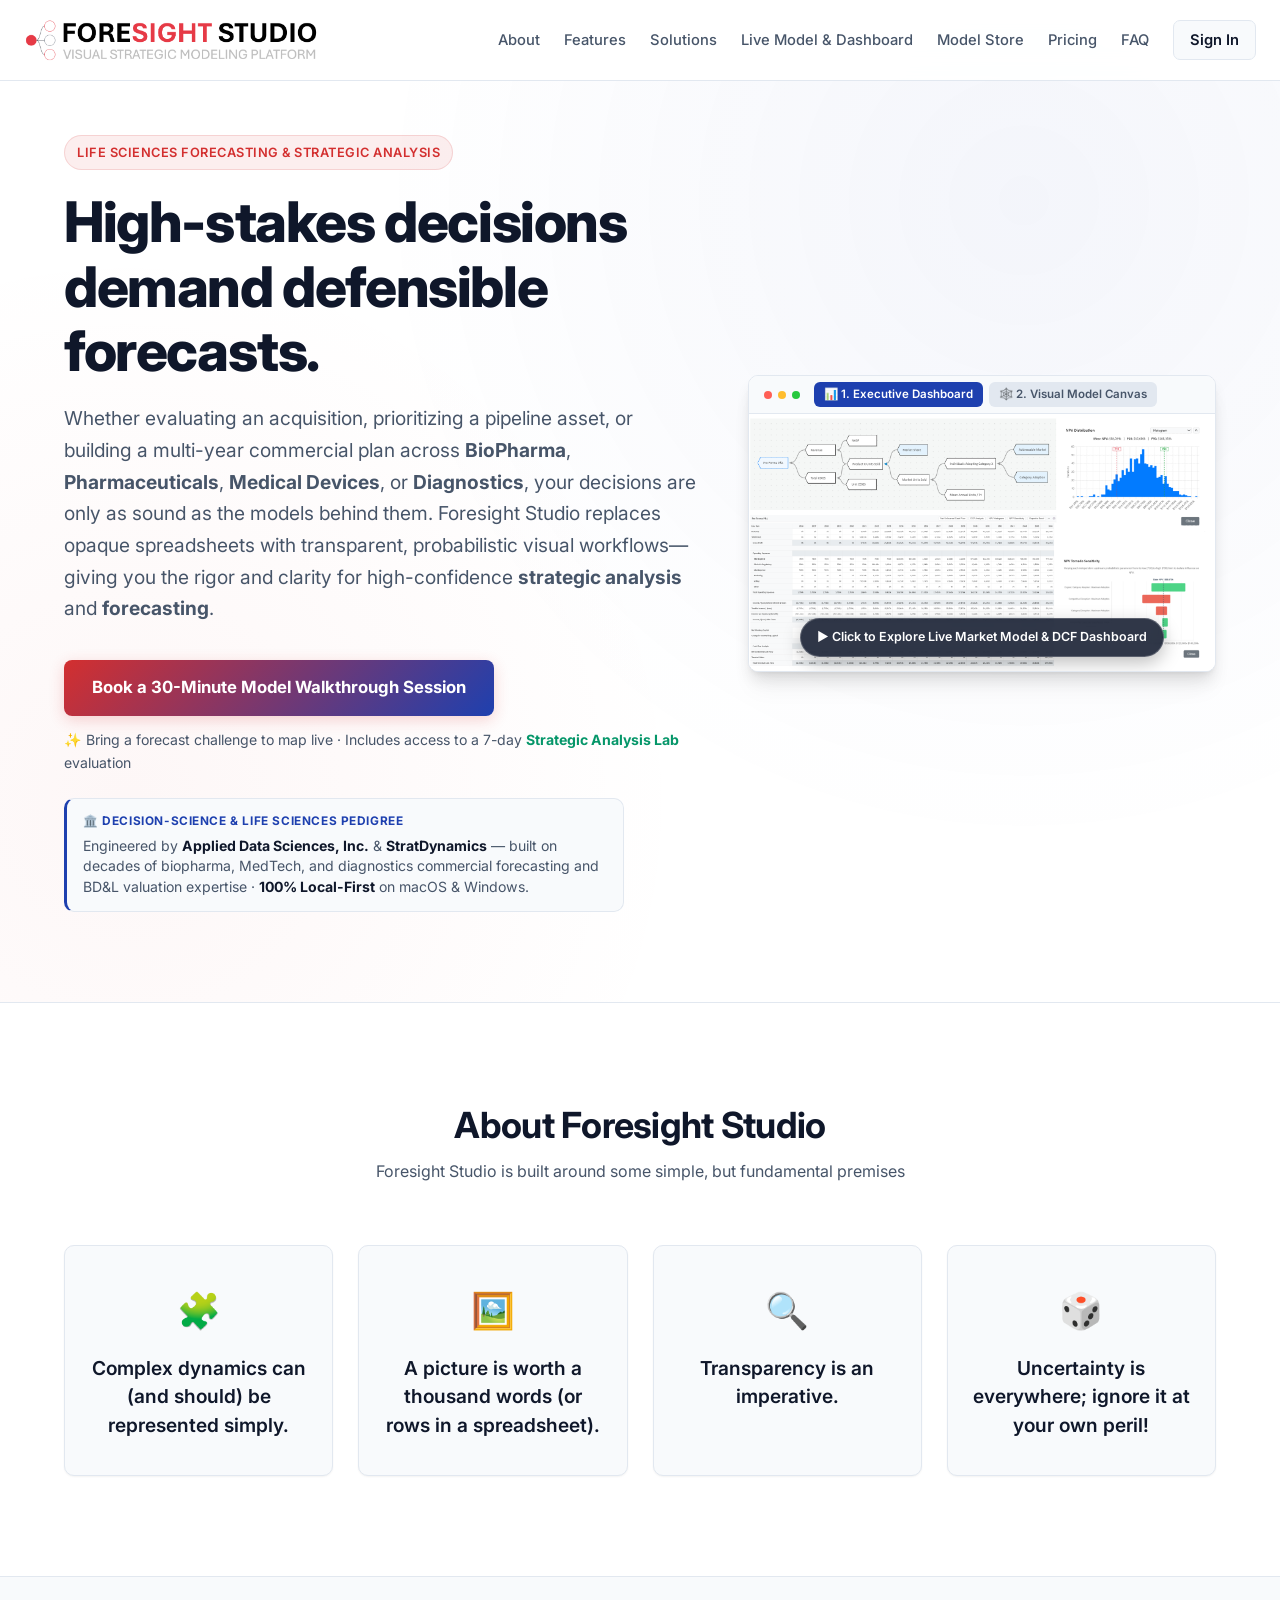
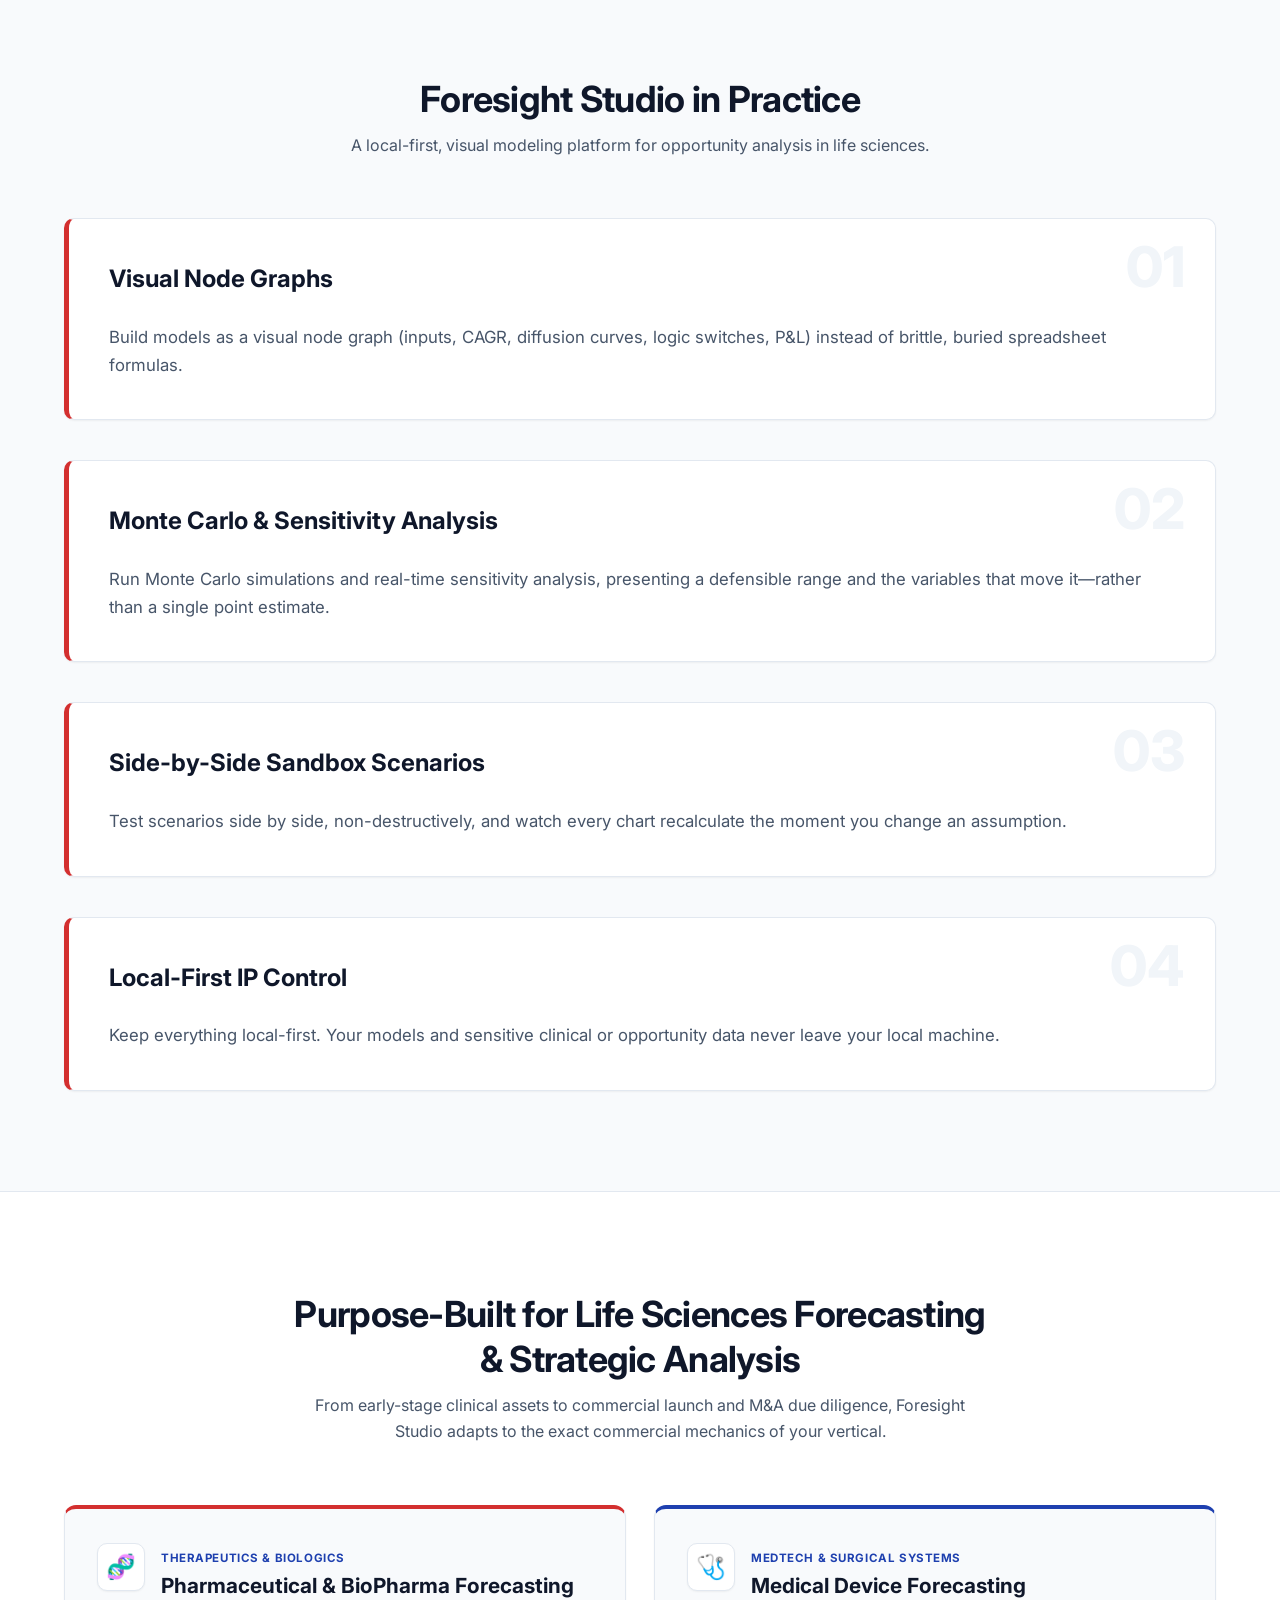
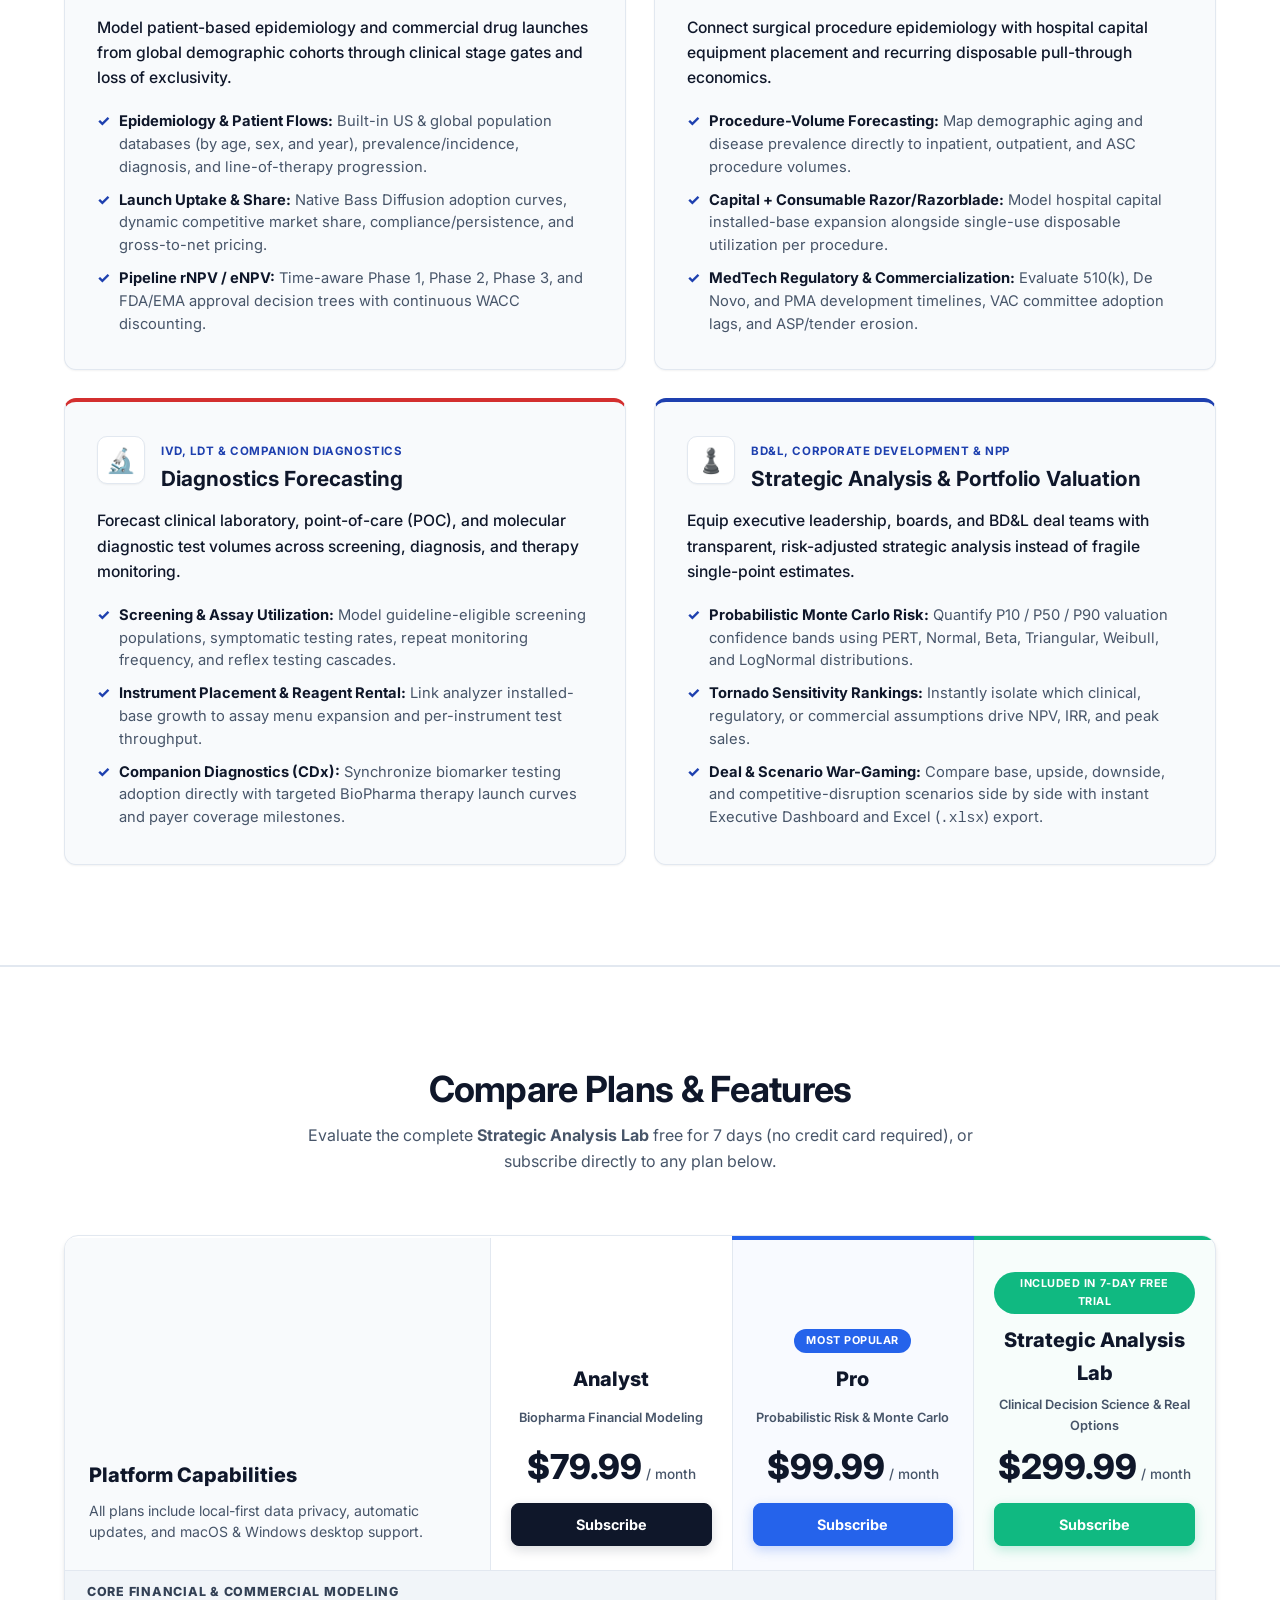
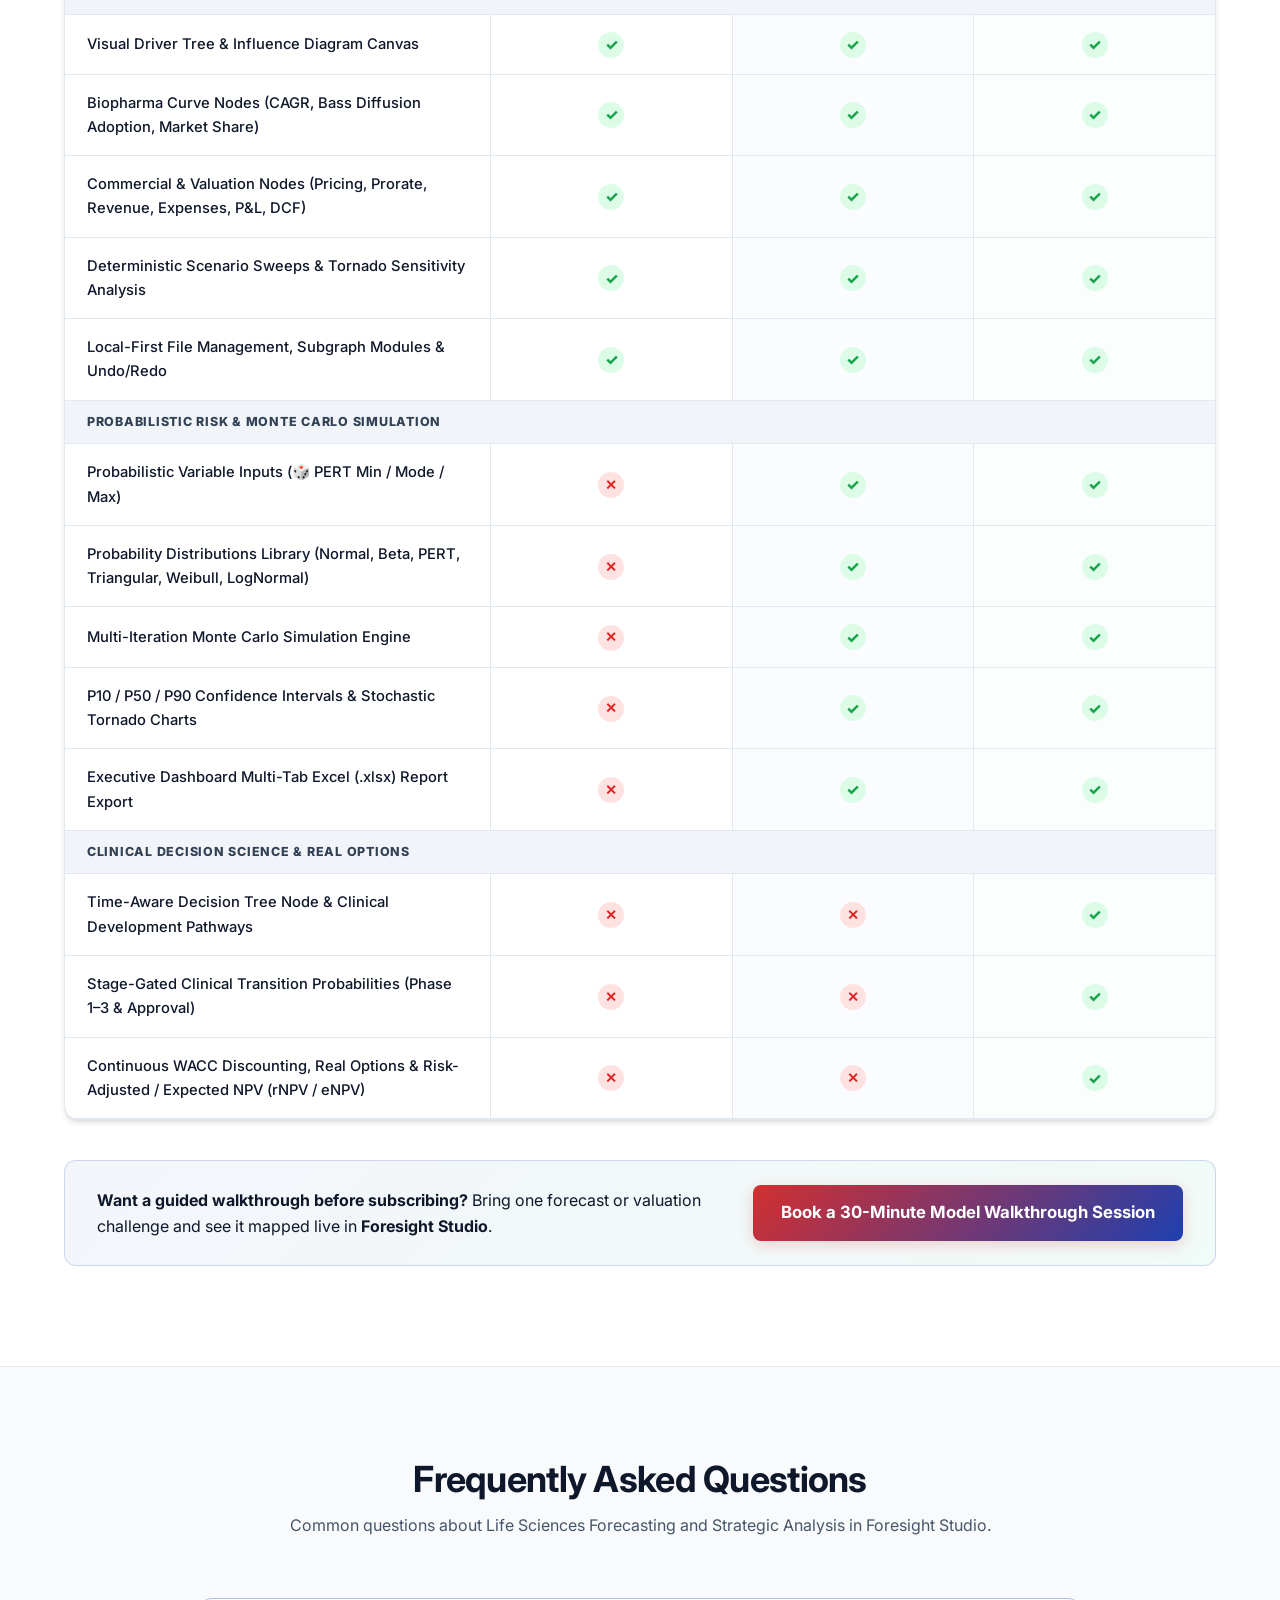
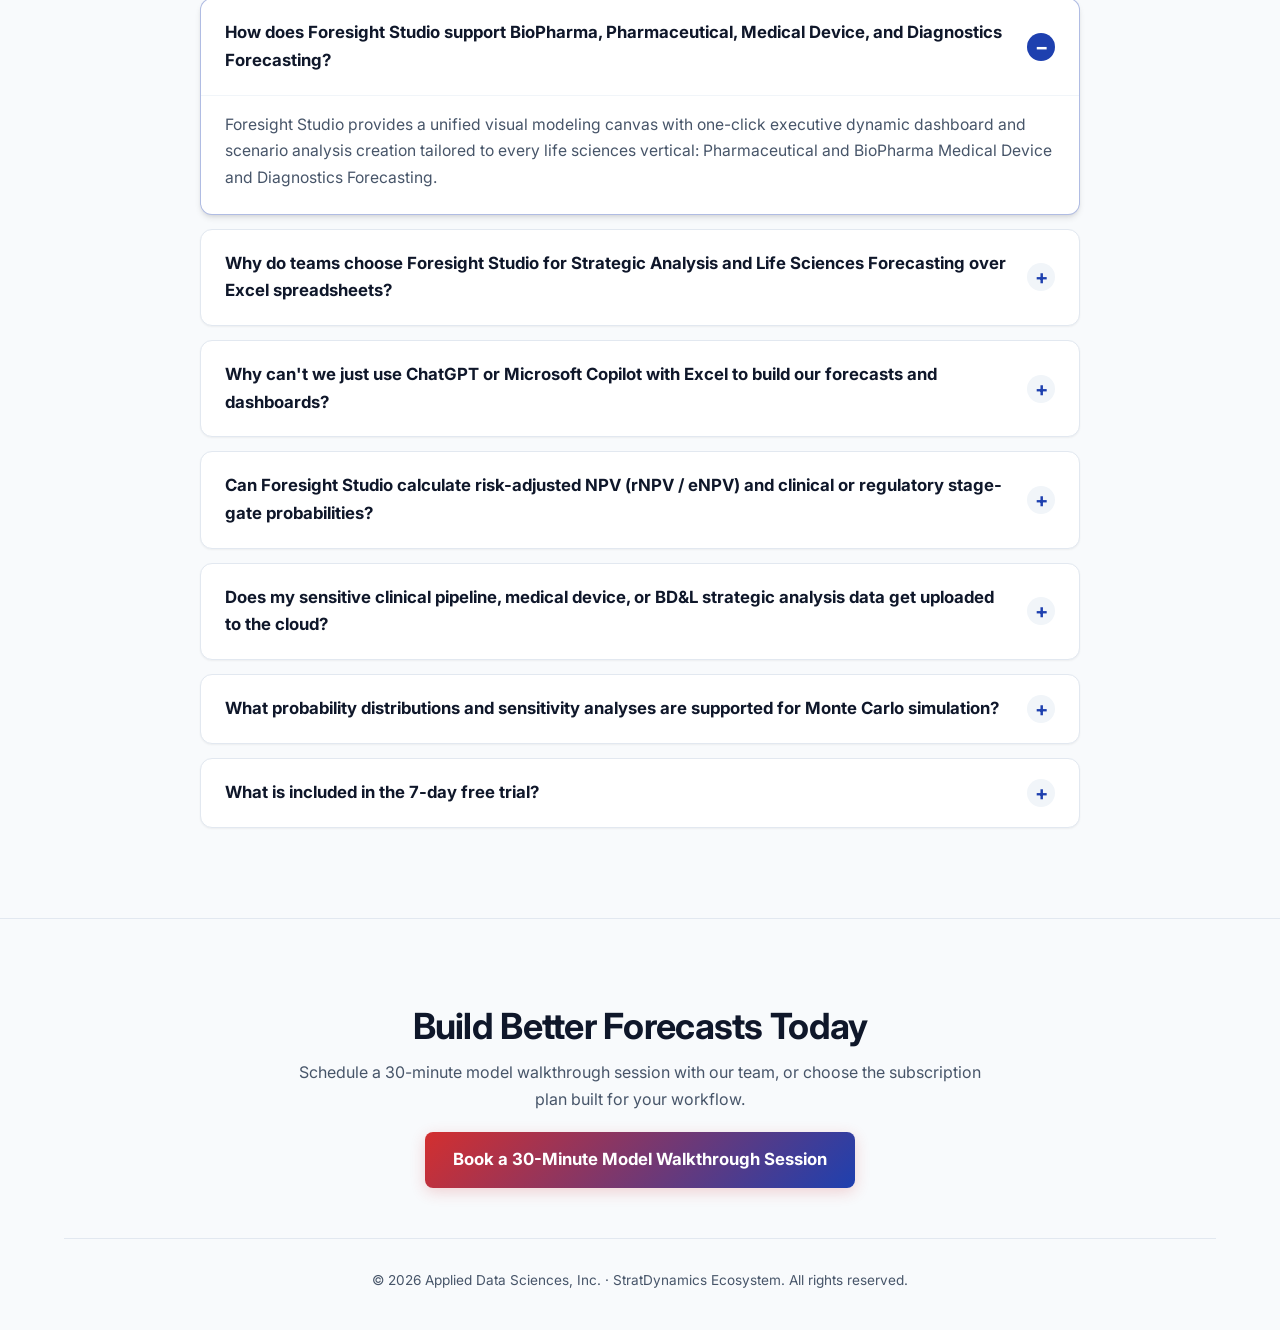
==== index.html @ c66cae1c "Replace Start Free Trial buttons with Book a 30-Minute Model Walkthrough Session" ====
<!DOCTYPE html>
<html lang="en">
<head>
    <meta charset="UTF-8">
    <meta name="viewport" content="width=device-width, initial-scale=1.0">
    <title>Foresight Studio — Life Sciences, BioPharma, Pharmaceutical, Medical Device &amp; Diagnostics Forecasting &amp; Strategic Analysis</title>
    <meta name="description" content="Foresight Studio is the visual platform for Life Sciences Forecasting and Strategic Analysis—purpose-built for BioPharma Forecasting, Pharmaceutical Forecasting, Medical Device Forecasting, and Diagnostics Forecasting with Monte Carlo simulation and rNPV / eNPV valuation.">
    <meta name="keywords" content="Forecasting, Life Sciences Forecasting, BioPharma Forecasting, Pharmaceutical Forecasting, Medical Device Forecasting, Diagnostics Forecasting, Strategic Analysis, biopharma commercial forecasting software, medical device procedure forecasting, IVD companion diagnostics forecasting, pharma pipeline valuation, rNPV calculator, eNPV clinical trial model, Monte Carlo simulation life sciences">
    <meta name="author" content="Applied Data Sciences, Inc.">
    <meta name="robots" content="index, follow, max-image-preview:large, max-snippet:-1, max-video-preview:-1">
    <link rel="canonical" href="https://foresightstudio.io/">
    <link rel="alternate" type="text/plain" href="https://foresightstudio.io/llms.txt" title="Foresight Studio LLM Overview">
    <link rel="alternate" type="text/plain" href="https://foresightstudio.io/llms-full.txt" title="Foresight Studio Full LLM Technical Reference">

    <!-- Open Graph / LinkedIn / Slack -->
    <meta property="og:type" content="website">
    <meta property="og:site_name" content="Foresight Studio">
    <meta property="og:url" content="https://foresightstudio.io/">
    <meta property="og:title" content="Foresight Studio — Life Sciences, BioPharma, Medical Device &amp; Diagnostics Forecasting &amp; Strategic Analysis">
    <meta property="og:description" content="Visual strategic analysis and probabilistic forecasting for BioPharma, Pharmaceutical, Medical Device, and Diagnostics teams. Build driver trees, Monte Carlo simulations, and rNPV / DCF valuations 100% local-first.">
    <meta property="og:image" content="https://foresightstudio.io/assets/fss_screen_shots.png">
    <meta property="og:image:width" content="1524">
    <meta property="og:image:height" content="840">
    <meta property="og:image:alt" content="Foresight Studio Visual Driver Tree Canvas and Executive DCF Dashboard">

    <!-- Twitter / X Card -->
    <meta name="twitter:card" content="summary_large_image">
    <meta name="twitter:title" content="Foresight Studio — Life Sciences, BioPharma, Medical Device &amp; Diagnostics Forecasting &amp; Strategic Analysis">
    <meta name="twitter:description" content="Replace opaque spreadsheets with visual driver trees, Monte Carlo simulation, and stage-gated rNPV / eNPV valuation across BioPharma, Medical Devices, and Diagnostics.">
    <meta name="twitter:image" content="https://foresightstudio.io/assets/fss_screen_shots.png">

    <link rel="icon" type="image/png" href="assets/FSFavicon.png">
    <link rel="stylesheet" href="style.css?v=10">
    <link rel="preconnect" href="https://fonts.googleapis.com">
    <link rel="preconnect" href="https://fonts.gstatic.com" crossorigin>
    <link href="https://fonts.googleapis.com/css2?family=Inter:wght@400;500;600;700;800&display=swap" rel="stylesheet">

    <!-- Structured Data (Schema.org JSON-LD for Google Rich Results & AI Engines) -->
    <script type="application/ld+json">
    {
      "@context": "https://schema.org",
      "@graph": [
        {
          "@type": "Organization",
          "@id": "https://foresightstudio.io/#organization",
          "name": "Applied Data Sciences, Inc.",
          "brand": "Foresight Studio",
          "url": "https://foresightstudio.io/",
          "logo": "https://foresightstudio.io/assets/FSLogo.png",
          "knowsAbout": [
            "Forecasting",
            "Life Sciences Forecasting",
            "BioPharma Forecasting",
            "Pharmaceutical Forecasting",
            "Medical Device Forecasting",
            "Diagnostics Forecasting",
            "Strategic Analysis",
            "Monte Carlo Simulation",
            "Risk-Adjusted NPV (rNPV / eNPV)"
          ]
        },
        {
          "@type": "WebSite",
          "@id": "https://foresightstudio.io/#website",
          "url": "https://foresightstudio.io/",
          "name": "Foresight Studio",
          "publisher": {
            "@id": "https://foresightstudio.io/#organization"
          }
        },
        {
          "@type": "SoftwareApplication",
          "@id": "https://foresightstudio.io/#software",
          "name": "Foresight Studio",
          "applicationCategory": "BusinessApplication",
          "applicationSubCategory": "Life Sciences Forecasting, BioPharma Forecasting, Pharmaceutical Forecasting, Medical Device Forecasting, Diagnostics Forecasting & Strategic Analysis Software",
          "operatingSystem": "macOS, Windows",
          "url": "https://foresightstudio.io/",
          "image": "https://foresightstudio.io/assets/fss_screen_shots.png",
          "screenshot": "https://foresightstudio.io/assets/fss_screen_shots.png",
          "description": "Local-first visual platform for Life Sciences Forecasting and Strategic Analysis—purpose-built for BioPharma Forecasting, Pharmaceutical Forecasting, Medical Device Forecasting, and Diagnostics Forecasting with Monte Carlo simulation and clinical/regulatory stage-gate rNPV / eNPV valuation.",
          "keywords": "Forecasting, Life Sciences Forecasting, BioPharma Forecasting, Pharmaceutical Forecasting, Medical Device Forecasting, Diagnostics Forecasting, Strategic Analysis",
          "audience": {
            "@type": "BusinessAudience",
            "audienceType": "Life Sciences, BioPharma, Pharmaceutical, Medical Device, and Diagnostics Commercial Forecasting, BD&L, New Product Planning, and Strategic Analysis Teams"
          },
          "featureList": [
            "Life Sciences Forecasting: Visual Driver Tree and Influence Diagram Canvas",
            "Pharmaceutical & BioPharma Forecasting: Patient Epidemiology, Bass Diffusion Launch Curves, CAGR, Market Share & LoE",
            "Medical Device Forecasting: Procedure-Volume Epidemiology, Capital Equipment Installed Base & Consumable Pull-Through",
            "Diagnostics Forecasting: Screening & Assay Test Volume, Analyzer Placement, Reagent Utilization & Companion Diagnostics (CDx)",
            "Strategic Analysis: Scenario Sandboxing, Portfolio Prioritization, M&A and BD&L Valuation (P&L, DCF, rNPV, eNPV)",
            "Probabilistic Variable Inputs (PERT, Normal, Beta, Triangular, Weibull, LogNormal)",
            "Multi-Iteration Monte Carlo Simulation with P10/P50/P90 Confidence Intervals",
            "Deterministic & Stochastic Tornado Sensitivity Analysis",
            "Time-Aware Clinical & Regulatory Decision Trees (Phase 1-3, 510(k)/PMA, IVD Approval & rNPV / eNPV)",
            "Multi-Tab Excel (.xlsx) Executive Dashboard Export & 100% Local-First Data Privacy"
          ],
          "publisher": {
            "@id": "https://foresightstudio.io/#organization"
          },
          "offers": {
            "@type": "AggregateOffer",
            "priceCurrency": "USD",
            "lowPrice": "79.99",
            "highPrice": "299.99",
            "offerCount": "3",
            "offers": [
              {
                "@type": "Offer",
                "name": "Analyst Plan — Life Sciences & BioPharma Financial Modeling",
                "price": "79.99",
                "priceCurrency": "USD",
                "url": "https://foresightstudio.io/#pricing"
              },
              {
                "@type": "Offer",
                "name": "Pro Plan — Probabilistic Risk & Monte Carlo Simulation",
                "price": "99.99",
                "priceCurrency": "USD",
                "url": "https://foresightstudio.io/#pricing"
              },
              {
                "@type": "Offer",
                "name": "Strategic Analysis Lab — Clinical Decision Science, Real Options & rNPV / eNPV",
                "price": "299.99",
                "priceCurrency": "USD",
                "url": "https://foresightstudio.io/#pricing"
              }
            ]
          }
        },
        {
          "@type": "FAQPage",
          "@id": "https://foresightstudio.io/#faq-schema",
          "mainEntity": [
            {
              "@type": "Question",
              "name": "How does Foresight Studio support BioPharma, Pharmaceutical, Medical Device, and Diagnostics Forecasting?",
              "acceptedAnswer": {
                "@type": "Answer",
                "text": "Foresight Studio provides a unified visual modeling canvas with one-click executive dynamic dashboard and scenario analysis creation tailored to every life sciences vertical: Pharmaceutical and BioPharma Medical Device and Diagnostics Forecasting."
              }
            },
            {
              "@type": "Question",
              "name": "Why do teams choose Foresight Studio for Strategic Analysis and Life Sciences Forecasting over Excel spreadsheets?",
              "acceptedAnswer": {
                "@type": "Answer",
                "text": "Traditional spreadsheets bury critical clinical and commercial logic across dozens of tabs and complex cell formulas, making strategic analysis slow and error-prone. Foresight Studio replaces hidden formulas with a self-documenting visual driver tree where demographic cohorts, Bass diffusion launch curves, market share, pricing, P&L, DCF, and Monte Carlo probability distributions are immediately visible and auditable—while still exporting multi-tab Excel (.xlsx) reports with one click."
              }
            },
            {
              "@type": "Question",
              "name": "Why can't we just use ChatGPT or Microsoft Copilot with Excel to build our forecasts and dashboards?",
              "acceptedAnswer": {
                "@type": "Answer",
                "text": "General-purpose AI chatbots are probabilistic text generators—not validated mathematical engines. Using LLMs to write spreadsheet formulas or generate one-off HTML prototypes introduces silent formula errors, loses model state across sessions, requires redacting confidential clinical or net-pricing data before uploading to the cloud, and cannot reliably execute multi-iteration stochastic simulations. Foresight Studio provides a 100% deterministic, unit-tested calculation engine that runs locally on your machine—giving you instant one-click executive dynamic dashboards, Bass diffusion curves, Monte Carlo simulations (P10/P50/P90), tornado sensitivity charts, and time-aware clinical/regulatory Decision Trees (rNPV / eNPV) with full auditability and zero data leakage."
              }
            },
            {
              "@type": "Question",
              "name": "Can Foresight Studio calculate risk-adjusted NPV (rNPV / eNPV) and clinical or regulatory stage-gate probabilities?",
              "acceptedAnswer": {
                "@type": "Answer",
                "text": "Yes. With the Pro plan, you can model probability-weighted cash flows, DCF valuations, and full Monte Carlo risk simulations (P10/P50/P90). The Strategic Analysis Lab plan (included free for 7 days in the trial) adds a dedicated time-aware Decision Tree node that models clinical and regulatory stage gates (Phase 1–3 trials, FDA NDA/BLA, 510(k)/PMA, or IVD clearance), branch durations, development costs, continuous WACC discounting, real options, and expected / risk-adjusted Net Present Value (eNPV / rNPV)."
              }
            },
            {
              "@type": "Question",
              "name": "Does my sensitive clinical pipeline, medical device, or BD&L strategic analysis data get uploaded to the cloud?",
              "acceptedAnswer": {
                "@type": "Answer",
                "text": "No. Foresight Studio is a 100% local-first desktop application for macOS and Windows. All forecast models, proprietary clinical trial assumptions, and strategic analysis scenarios are stored and computed directly on your local computer and never leave your machine."
              }
            },
            {
              "@type": "Question",
              "name": "What probability distributions and sensitivity analyses are supported for Monte Carlo simulation?",
              "acceptedAnswer": {
                "@type": "Answer",
                "text": "Foresight Studio supports PERT (Min / Mode / Max), Normal, Beta, Triangular, Weibull, and LogNormal probability distributions. Its multi-iteration Monte Carlo simulation engine generates P10, P50, and P90 confidence intervals, probability distribution histograms, and both deterministic and stochastic tornado sensitivity charts."
              }
            },
            {
              "@type": "Question",
              "name": "What is included in the 7-day free trial?",
              "acceptedAnswer": {
                "@type": "Answer",
                "text": "The 7-day free trial grants full, unrestricted access to the highest tier—Strategic Analysis Lab—on both macOS and Windows with no credit card required, including visual driver trees, demographic population data, Monte Carlo simulation, clinical decision trees (rNPV / eNPV), and Excel report exports."
              }
            }
          ]
        }
      ]
    }
    </script>
    <!-- PostHog Analytics -->
    <script>
        !function(t,e){var o,n,p,r;e.__SV||(window.posthog && window.posthog.__loaded)||(window.posthog=e,e._i=[],e.init=function(i,s,a){function g(t,e){var o=e.split(".");2==o.length&&(t=t[o[0]],e=o[1]),t[e]=function(){t.push([e].concat(Array.prototype.slice.call(arguments,0)))}}p||((p=t.createElement("script")).type="text/javascript",p.crossOrigin="anonymous",p.async=!0,p.src=s.api_host.replace(".i.posthog.com","-assets.i.posthog.com")+"/static/array.js",p.onerror=function(){p=null},(r=t.getElementsByTagName("script")[0]).parentNode.insertBefore(p,r);var u=e;for(void 0!==a?u=e[a]=[]:a="posthog",u.people=u.people||[],Object.defineProperty(u,"toString",{configurable:!0,enumerable:!0,writable:!0,value:function(t){var e="posthog";return"posthog"!==a&&(e+="."+a),t||(e+=" (stub)"),e}}),Object.defineProperty(u.people,"toString",{configurable:!0,enumerable:!0,writable:!0,value:function(){return u.toString(1)+".people (stub)"}}),o="du fu pu gu bu init Vu Gu zu Uu Ku el Wu Xu qu rc oc ac lc uc cc capture getExtension Qu cu fc calculateEventProperties dc register register_once register_for_session unregister unregister_for_session bc Bu gc getFeatureFlag getFeatureFlagPayload getFeatureFlagResult getAllFeatureFlags isFeatureEnabled reloadFeatureFlags updateFlags updateEarlyAccessFeatureEnrollment getEarlyAccessFeatures on onFeatureFlags onSurveysLoaded onSessionId getSurveys getActiveMatchingSurveys onActiveMatchingSurveysChanged renderSurvey displaySurvey cancelPendingSurvey canRenderSurvey canRenderSurveyAsync identify setPersonProperties unsetPersonProperties group resetGroups setPersonPropertiesForFlags resetPersonPropertiesForFlags setGroupPropertiesForFlags resetGroupPropertiesForFlags reset wc shutdown setIdentity clearIdentity get_distinct_id getGroups get_session_id get_session_replay_url alias set_config startSessionRecording stopSessionRecording sessionRecordingStarted captureException addExceptionStep captureLog startExceptionAutocapture stopExceptionAutocapture loadToolbar get_property getSessionProperty mc ec createPersonProfile setInternalOrTestUser yc Su wu opt_in_capturing opt_out_capturing ku has_opted_in_capturing has_opted_out_capturing get_explicit_consent_status is_capturing clear_opt_in_out_capturing Yu debug il Os getPageViewId captureTraceFeedback captureTraceMetric Ou".split(" "),n=0;n<o.length;n++)g(u,o[n]);e._i.push([i,s,a])},e.__SV=1)}(document,window.posthog||[]);
        posthog.init('phc_x8PZN5ZAdwgAhGhQSzXntGNQieQmAJk8RcVDWvi9URTM', {
            api_host: 'https://us.i.posthog.com',
            defaults: '2026-05-30',
            person_profiles: 'always', // Track all visitors and create session profiles
        })
    </script>
</head>
<body>

    <!-- Header Navigation -->
    <header class="navbar">
        <div class="nav-container">
            <a href="#" class="logo-link">
                <img src="assets/FSLogo.png" alt="Foresight Studio Logo" class="nav-logo" width="1982" height="296">
            </a>
            <nav class="nav-menu">
                <a href="#about">About</a>
                <a href="#features">Features</a>
                <a href="#solutions">Solutions</a>
                <a href="/preview.html" data-attr="cta-nav-live-preview" onclick="if(window.posthog)posthog.capture('clicked_cta', { location: 'nav', cta: 'live_model_preview' })">Live Model &amp; Dashboard</a>
                <a href="/models" data-attr="cta-nav-model-store" onclick="if(window.posthog)posthog.capture('clicked_cta', { location: 'nav', cta: 'model_store' })">Model Store</a>
                <a href="#pricing">Pricing</a>
                <a href="#faq">FAQ</a>
                <a href="/dashboard" class="nav-signin-btn" data-attr="cta-nav-signin" onclick="if(window.posthog)posthog.capture('clicked_signin', { location: 'nav' })">Sign In</a>
            </nav>
        </div>
    </header>

    <main>
    <!-- Hero Section -->
    <section class="hero-section">
        <div class="hero-container">
            <div class="hero-content">
                <span class="hero-badge">Life Sciences Forecasting &amp; Strategic Analysis</span>
                <h1>High-stakes decisions demand defensible forecasts.</h1>
                <p class="hero-lead">Whether evaluating an acquisition, prioritizing a pipeline asset, or building a multi-year commercial plan across <strong>BioPharma</strong>, <strong>Pharmaceuticals</strong>, <strong>Medical Devices</strong>, or <strong>Diagnostics</strong>, your decisions are only as sound as the models behind them. Foresight Studio replaces opaque spreadsheets with transparent, probabilistic visual workflows—giving you the rigor and clarity for high-confidence <strong>strategic analysis</strong> and <strong>forecasting</strong>.</p>
                <div class="hero-ctas">
                    <a href="https://calendly.com/michaelkubica/foresight-studio-live-demo" target="_blank" rel="noopener noreferrer" class="btn btn-hero-primary" data-attr="cta-hero-live-demo" onclick="if(window.posthog)posthog.capture('clicked_cta', { location: 'hero', cta: 'book_model_walkthrough' })">Book a 30-Minute Model Walkthrough Session</a>
                </div>
                <div class="hero-trial-subtext">
                    ✨ Bring a forecast challenge to map live &middot; Includes access to a 7-day <strong>Strategic Analysis Lab</strong> evaluation
                </div>

                <!-- Pedigree & Trust Callout -->
                <div class="hero-pedigree-bar">
                    <div class="hero-pedigree-title">🏛️ Decision-Science &amp; Life Sciences Pedigree</div>
                    <p class="hero-pedigree-text">Engineered by <strong>Applied Data Sciences, Inc.</strong> &amp; <strong>StratDynamics</strong> — built on decades of biopharma, MedTech, and diagnostics commercial forecasting and BD&amp;L valuation expertise &middot; <strong>100% Local-First</strong> on macOS &amp; Windows.</p>
                </div>
            </div>
            
            <!-- Application Screenshot Preview -->
            <div class="hero-preview">
                <div class="canvas-mockup">
                    <div class="mockup-header">
                        <div class="dots">
                            <span class="dot dot-red"></span>
                            <span class="dot dot-yellow"></span>
                            <span class="dot dot-green"></span>
                        </div>
                        <div class="mockup-preview-tabs">
                            <a href="/preview.html?tab=dashboard" class="mockup-tab-pill active" onclick="if(window.posthog)posthog.capture('clicked_cta', { location: 'hero_mockup', cta: 'preview_tab_dashboard' })">📊 1. Executive Dashboard</a>
                            <a href="/preview.html?tab=canvas" class="mockup-tab-pill" onclick="if(window.posthog)posthog.capture('clicked_cta', { location: 'hero_mockup', cta: 'preview_tab_canvas' })">🕸️ 2. Visual Model Canvas</a>
                        </div>
                    </div>
                    <a href="/preview.html" class="mockup-body mockup-body-link" onclick="if(window.posthog)posthog.capture('clicked_cta', { location: 'hero_mockup', cta: 'open_live_preview' })">
                        <img src="assets/fss_screen_shots.png" alt="Foresight Studio Visual Modeling, Monte Carlo Simulation &amp; Biopharma rNPV / DCF Dashboard" class="screenshot-img" width="1524" height="840" fetchpriority="high">
                        <div class="mockup-interactive-badge">
                            <span>▶ Click to Explore Live Market Model &amp; DCF Dashboard</span>
                        </div>
                    </a>
                </div>
            </div>
        </div>
    </section>

    <!-- About Section -->
    <section id="about" class="premises-section">
        <div class="container">
            <div class="section-header">
                <h2>About Foresight Studio</h2>
                <p>Foresight Studio is built around some simple, but fundamental premises</p>
            </div>
            <div class="premises-grid">
                <div class="premise-card">
                    <div class="premise-icon">🧩</div>
                    <p class="premise-text">Complex dynamics can (and should) be represented simply.</p>
                </div>
                <div class="premise-card">
                    <div class="premise-icon">🖼️</div>
                    <p class="premise-text">A picture is worth a thousand words (or rows in a spreadsheet).</p>
                </div>
                <div class="premise-card">
                    <div class="premise-icon">🔍</div>
                    <p class="premise-text">Transparency is an imperative.</p>
                </div>
                <div class="premise-card">
                    <div class="premise-icon">🎲</div>
                    <p class="premise-text">Uncertainty is everywhere; ignore it at your own peril!</p>
                </div>
            </div>
        </div>
    </section>

    <!-- Key Product Features Section -->
    <section id="features" class="features-section">
        <div class="container">
            <div class="section-header">
                <h2>Foresight Studio in Practice</h2>
                <p>A local-first, visual modeling platform for opportunity analysis in life sciences.</p>
            </div>
            
            <div class="features-detailed-grid">
                <!-- Feature 1 -->
                <div class="detailed-card">
                    <span class="card-num">01</span>
                    <h3>Visual Node Graphs</h3>
                    <p class="card-text">Build models as a visual node graph (inputs, CAGR, diffusion curves, logic switches, P&L) instead of brittle, buried spreadsheet formulas.</p>
                </div>

                <!-- Feature 2 -->
                <div class="detailed-card">
                    <span class="card-num">02</span>
                    <h3>Monte Carlo & Sensitivity Analysis</h3>
                    <p class="card-text">Run Monte Carlo simulations and real-time sensitivity analysis, presenting a defensible range and the variables that move it—rather than a single point estimate.</p>
                </div>

                <!-- Feature 3 -->
                <div class="detailed-card">
                    <span class="card-num">03</span>
                    <h3>Side-by-Side Sandbox Scenarios</h3>
                    <p class="card-text">Test scenarios side by side, non-destructively, and watch every chart recalculate the moment you change an assumption.</p>
                </div>

                <!-- Feature 4 -->
                <div class="detailed-card">
                    <span class="card-num">04</span>
                    <h3>Local-First IP Control</h3>
                    <p class="card-text">Keep everything local-first. Your models and sensitive clinical or opportunity data never leave your local machine.</p>
                </div>
            </div>
        </div>
    </section>

    <!-- Life Sciences Vertical Solutions & Strategic Analysis Section -->
    <section id="solutions" class="solutions-section">
        <div class="container">
            <div class="section-header">
                <h2>Purpose-Built for Life Sciences Forecasting &amp; Strategic Analysis</h2>
                <p>From early-stage clinical assets to commercial launch and M&amp;A due diligence, Foresight Studio adapts to the exact commercial mechanics of your vertical.</p>
            </div>

            <div class="solutions-grid">
                <!-- Vertical 1: Pharmaceutical & BioPharma Forecasting -->
                <article class="solution-card">
                    <div class="solution-card-header">
                        <span class="solution-icon" aria-hidden="true">🧬</span>
                        <div>
                            <span class="solution-tag">Therapeutics &amp; Biologics</span>
                            <h3>Pharmaceutical &amp; BioPharma Forecasting</h3>
                        </div>
                    </div>
                    <p class="solution-desc">Model patient-based epidemiology and commercial drug launches from global demographic cohorts through clinical stage gates and loss of exclusivity.</p>
                    <ul class="solution-bullets">
                        <li><strong>Epidemiology &amp; Patient Flows:</strong> Built-in US &amp; global population databases (by age, sex, and year), prevalence/incidence, diagnosis, and line-of-therapy progression.</li>
                        <li><strong>Launch Uptake &amp; Share:</strong> Native Bass Diffusion adoption curves, dynamic competitive market share, compliance/persistence, and gross-to-net pricing.</li>
                        <li><strong>Pipeline rNPV / eNPV:</strong> Time-aware Phase 1, Phase 2, Phase 3, and FDA/EMA approval decision trees with continuous WACC discounting.</li>
                    </ul>
                </article>

                <!-- Vertical 2: Medical Device Forecasting -->
                <article class="solution-card">
                    <div class="solution-card-header">
                        <span class="solution-icon" aria-hidden="true">🩺</span>
                        <div>
                            <span class="solution-tag">MedTech &amp; Surgical Systems</span>
                            <h3>Medical Device Forecasting</h3>
                        </div>
                    </div>
                    <p class="solution-desc">Connect surgical procedure epidemiology with hospital capital equipment placement and recurring disposable pull-through economics.</p>
                    <ul class="solution-bullets">
                        <li><strong>Procedure-Volume Forecasting:</strong> Map demographic aging and disease prevalence directly to inpatient, outpatient, and ASC procedure volumes.</li>
                        <li><strong>Capital + Consumable Razor/Razorblade:</strong> Model hospital capital installed-base expansion alongside single-use disposable utilization per procedure.</li>
                        <li><strong>MedTech Regulatory &amp; Commercialization:</strong> Evaluate 510(k), De Novo, and PMA development timelines, VAC committee adoption lags, and ASP/tender erosion.</li>
                    </ul>
                </article>

                <!-- Vertical 3: Diagnostics Forecasting -->
                <article class="solution-card">
                    <div class="solution-card-header">
                        <span class="solution-icon" aria-hidden="true">🔬</span>
                        <div>
                            <span class="solution-tag">IVD, LDT &amp; Companion Diagnostics</span>
                            <h3>Diagnostics Forecasting</h3>
                        </div>
                    </div>
                    <p class="solution-desc">Forecast clinical laboratory, point-of-care (POC), and molecular diagnostic test volumes across screening, diagnosis, and therapy monitoring.</p>
                    <ul class="solution-bullets">
                        <li><strong>Screening &amp; Assay Utilization:</strong> Model guideline-eligible screening populations, symptomatic testing rates, repeat monitoring frequency, and reflex testing cascades.</li>
                        <li><strong>Instrument Placement &amp; Reagent Rental:</strong> Link analyzer installed-base growth to assay menu expansion and per-instrument test throughput.</li>
                        <li><strong>Companion Diagnostics (CDx):</strong> Synchronize biomarker testing adoption directly with targeted BioPharma therapy launch curves and payer coverage milestones.</li>
                    </ul>
                </article>

                <!-- Vertical 4: Strategic Analysis & Portfolio Valuation -->
                <article class="solution-card">
                    <div class="solution-card-header">
                        <span class="solution-icon" aria-hidden="true">♟️</span>
                        <div>
                            <span class="solution-tag">BD&amp;L, Corporate Development &amp; NPP</span>
                            <h3>Strategic Analysis &amp; Portfolio Valuation</h3>
                        </div>
                    </div>
                    <p class="solution-desc">Equip executive leadership, boards, and BD&amp;L deal teams with transparent, risk-adjusted strategic analysis instead of fragile single-point estimates.</p>
                    <ul class="solution-bullets">
                        <li><strong>Probabilistic Monte Carlo Risk:</strong> Quantify P10 / P50 / P90 valuation confidence bands using PERT, Normal, Beta, Triangular, Weibull, and LogNormal distributions.</li>
                        <li><strong>Tornado Sensitivity Rankings:</strong> Instantly isolate which clinical, regulatory, or commercial assumptions drive NPV, IRR, and peak sales.</li>
                        <li><strong>Deal &amp; Scenario War-Gaming:</strong> Compare base, upside, downside, and competitive-disruption scenarios side by side with instant Executive Dashboard and Excel (<code>.xlsx</code>) export.</li>
                    </ul>
                </article>
            </div>
        </div>
    </section>

    <!-- Pricing Section -->
    <section id="pricing" class="pricing-section">
        <div class="container">
            <div class="section-header">
                <h2>Compare Plans &amp; Features</h2>
                <p>Evaluate the complete <strong>Strategic Analysis Lab</strong> free for 7 days (no credit card required), or subscribe directly to any plan below.</p>
            </div>

            <div class="pricing-table-wrapper">
                <table class="pricing-comparison-table">
                    <thead>
                        <tr>
                            <th class="pricing-feature-col-header">
                                <div class="feature-col-title">Platform Capabilities</div>
                                <p class="feature-col-sub">All plans include local-first data privacy, automatic updates, and macOS &amp; Windows desktop support.</p>
                            </th>
                            <!-- 1. Analyst Column -->
                            <th class="pricing-tier-col-header">
                                <div class="pricing-tier-name">Analyst</div>
                                <div class="pricing-tier-tagline">Biopharma Financial Modeling</div>
                                <div class="pricing-price-block">
                                    <span class="pricing-amount">$79.99</span>
                                    <span class="pricing-period">/ month</span>
                                </div>
                                <button type="button" class="btn btn-pricing-secondary" onclick="openStripeCheckout('https://buy.stripe.com/eVqaEQ8pgafFfwJ8678g005', 'Analyst', 79.99)">Subscribe</button>
                            </th>
                            <!-- 2. Pro Column (Most Popular) -->
                            <th class="pricing-tier-col-header pricing-col-popular">
                                <div class="pricing-popular-badge">Most Popular</div>
                                <div class="pricing-tier-name">Pro</div>
                                <div class="pricing-tier-tagline">Probabilistic Risk &amp; Monte Carlo</div>
                                <div class="pricing-price-block">
                                    <span class="pricing-amount">$99.99</span>
                                    <span class="pricing-period">/ month</span>
                                </div>
                                <button type="button" class="btn btn-pricing-primary" onclick="openStripeCheckout('https://buy.stripe.com/7sY9AMaxo4VlfwJ9ab8g006', 'Pro', 99.99)">Subscribe</button>
                            </th>
                            <!-- 3. Strategic Analysis Lab Column -->
                            <th class="pricing-tier-col-header pricing-col-lab">
                                <div class="pricing-lab-badge">Included in 7-Day Free Trial</div>
                                <div class="pricing-tier-name">Strategic Analysis Lab</div>
                                <div class="pricing-tier-tagline">Clinical Decision Science &amp; Real Options</div>
                                <div class="pricing-price-block">
                                    <span class="pricing-amount">$299.99</span>
                                    <span class="pricing-period">/ month</span>
                                </div>
                                <button type="button" class="btn btn-pricing-lab" onclick="openStripeCheckout('https://buy.stripe.com/14A9AM7lc4Vl98l3PR8g007', 'Strategic Analysis Lab', 299.99)">Subscribe</button>
                            </th>
                        </tr>
                    </thead>
                    <tbody>
                        <tr class="pricing-category-row">
                            <td colspan="4">Core Financial &amp; Commercial Modeling</td>
                        </tr>
                        <tr>
                            <td class="pricing-feature-name">Visual Driver Tree &amp; Influence Diagram Canvas</td>
                            <td class="pricing-cell"><span class="icon-check" aria-label="Included">&#10003;</span></td>
                            <td class="pricing-cell pricing-col-popular-cell"><span class="icon-check" aria-label="Included">&#10003;</span></td>
                            <td class="pricing-cell pricing-col-lab-cell"><span class="icon-check" aria-label="Included">&#10003;</span></td>
                        </tr>
                        <tr>
                            <td class="pricing-feature-name">Biopharma Curve Nodes (CAGR, Bass Diffusion Adoption, Market Share)</td>
                            <td class="pricing-cell"><span class="icon-check" aria-label="Included">&#10003;</span></td>
                            <td class="pricing-cell pricing-col-popular-cell"><span class="icon-check" aria-label="Included">&#10003;</span></td>
                            <td class="pricing-cell pricing-col-lab-cell"><span class="icon-check" aria-label="Included">&#10003;</span></td>
                        </tr>
                        <tr>
                            <td class="pricing-feature-name">Commercial &amp; Valuation Nodes (Pricing, Prorate, Revenue, Expenses, P&amp;L, DCF)</td>
                            <td class="pricing-cell"><span class="icon-check" aria-label="Included">&#10003;</span></td>
                            <td class="pricing-cell pricing-col-popular-cell"><span class="icon-check" aria-label="Included">&#10003;</span></td>
                            <td class="pricing-cell pricing-col-lab-cell"><span class="icon-check" aria-label="Included">&#10003;</span></td>
                        </tr>
                        <tr>
                            <td class="pricing-feature-name">Deterministic Scenario Sweeps &amp; Tornado Sensitivity Analysis</td>
                            <td class="pricing-cell"><span class="icon-check" aria-label="Included">&#10003;</span></td>
                            <td class="pricing-cell pricing-col-popular-cell"><span class="icon-check" aria-label="Included">&#10003;</span></td>
                            <td class="pricing-cell pricing-col-lab-cell"><span class="icon-check" aria-label="Included">&#10003;</span></td>
                        </tr>
                        <tr>
                            <td class="pricing-feature-name">Local-First File Management, Subgraph Modules &amp; Undo/Redo</td>
                            <td class="pricing-cell"><span class="icon-check" aria-label="Included">&#10003;</span></td>
                            <td class="pricing-cell pricing-col-popular-cell"><span class="icon-check" aria-label="Included">&#10003;</span></td>
                            <td class="pricing-cell pricing-col-lab-cell"><span class="icon-check" aria-label="Included">&#10003;</span></td>
                        </tr>

                        <tr class="pricing-category-row">
                            <td colspan="4">Probabilistic Risk &amp; Monte Carlo Simulation</td>
                        </tr>
                        <tr>
                            <td class="pricing-feature-name">Probabilistic Variable Inputs (🎲 PERT Min / Mode / Max)</td>
                            <td class="pricing-cell"><span class="icon-cross" aria-label="Not included">&#10005;</span></td>
                            <td class="pricing-cell pricing-col-popular-cell"><span class="icon-check" aria-label="Included">&#10003;</span></td>
                            <td class="pricing-cell pricing-col-lab-cell"><span class="icon-check" aria-label="Included">&#10003;</span></td>
                        </tr>
                        <tr>
                            <td class="pricing-feature-name">Probability Distributions Library (Normal, Beta, PERT, Triangular, Weibull, LogNormal)</td>
                            <td class="pricing-cell"><span class="icon-cross" aria-label="Not included">&#10005;</span></td>
                            <td class="pricing-cell pricing-col-popular-cell"><span class="icon-check" aria-label="Included">&#10003;</span></td>
                            <td class="pricing-cell pricing-col-lab-cell"><span class="icon-check" aria-label="Included">&#10003;</span></td>
                        </tr>
                        <tr>
                            <td class="pricing-feature-name">Multi-Iteration Monte Carlo Simulation Engine</td>
                            <td class="pricing-cell"><span class="icon-cross" aria-label="Not included">&#10005;</span></td>
                            <td class="pricing-cell pricing-col-popular-cell"><span class="icon-check" aria-label="Included">&#10003;</span></td>
                            <td class="pricing-cell pricing-col-lab-cell"><span class="icon-check" aria-label="Included">&#10003;</span></td>
                        </tr>
                        <tr>
                            <td class="pricing-feature-name">P10 / P50 / P90 Confidence Intervals &amp; Stochastic Tornado Charts</td>
                            <td class="pricing-cell"><span class="icon-cross" aria-label="Not included">&#10005;</span></td>
                            <td class="pricing-cell pricing-col-popular-cell"><span class="icon-check" aria-label="Included">&#10003;</span></td>
                            <td class="pricing-cell pricing-col-lab-cell"><span class="icon-check" aria-label="Included">&#10003;</span></td>
                        </tr>
                        <tr>
                            <td class="pricing-feature-name">Executive Dashboard Multi-Tab Excel (.xlsx) Report Export</td>
                            <td class="pricing-cell"><span class="icon-cross" aria-label="Not included">&#10005;</span></td>
                            <td class="pricing-cell pricing-col-popular-cell"><span class="icon-check" aria-label="Included">&#10003;</span></td>
                            <td class="pricing-cell pricing-col-lab-cell"><span class="icon-check" aria-label="Included">&#10003;</span></td>
                        </tr>

                        <tr class="pricing-category-row">
                            <td colspan="4">Clinical Decision Science &amp; Real Options</td>
                        </tr>
                        <tr>
                            <td class="pricing-feature-name">Time-Aware Decision Tree Node &amp; Clinical Development Pathways</td>
                            <td class="pricing-cell"><span class="icon-cross" aria-label="Not included">&#10005;</span></td>
                            <td class="pricing-cell pricing-col-popular-cell"><span class="icon-cross" aria-label="Not included">&#10005;</span></td>
                            <td class="pricing-cell pricing-col-lab-cell"><span class="icon-check" aria-label="Included">&#10003;</span></td>
                        </tr>
                        <tr>
                            <td class="pricing-feature-name">Stage-Gated Clinical Transition Probabilities (Phase 1–3 &amp; Approval)</td>
                            <td class="pricing-cell"><span class="icon-cross" aria-label="Not included">&#10005;</span></td>
                            <td class="pricing-cell pricing-col-popular-cell"><span class="icon-cross" aria-label="Not included">&#10005;</span></td>
                            <td class="pricing-cell pricing-col-lab-cell"><span class="icon-check" aria-label="Included">&#10003;</span></td>
                        </tr>
                        <tr>
                            <td class="pricing-feature-name">Continuous WACC Discounting, Real Options &amp; Risk-Adjusted / Expected NPV (rNPV / eNPV)</td>
                            <td class="pricing-cell"><span class="icon-cross" aria-label="Not included">&#10005;</span></td>
                            <td class="pricing-cell pricing-col-popular-cell"><span class="icon-cross" aria-label="Not included">&#10005;</span></td>
                            <td class="pricing-cell pricing-col-lab-cell"><span class="icon-check" aria-label="Included">&#10003;</span></td>
                        </tr>
                    </tbody>
                </table>
            </div>

            <div class="pricing-trial-banner">
                <div class="pricing-trial-banner-text">
                    <strong>Want a guided walkthrough before subscribing?</strong> Bring one forecast or valuation challenge and see it mapped live in <strong>Foresight Studio</strong>.
                </div>
                <a href="https://calendly.com/michaelkubica/foresight-studio-live-demo" target="_blank" rel="noopener noreferrer" class="btn btn-hero-primary" onclick="if(window.posthog)posthog.capture('clicked_cta', { location: 'pricing_banner', cta: 'book_model_walkthrough' })">Book a 30-Minute Model Walkthrough Session</a>
            </div>
        </div>
    </section>

    <!-- Frequently Asked Questions Section (SEO & AI Answer Engine Optimized) -->
    <section id="faq" class="faq-section">
        <div class="container">
            <div class="section-header" style="max-width: 1000px;">
                <h2>Frequently Asked Questions</h2>
                <p>Common questions about Life Sciences Forecasting and Strategic Analysis in Foresight Studio.</p>
            </div>
            <div class="faq-list">
                <details class="faq-item" name="faq" open>
                    <summary class="faq-question">How does Foresight Studio support BioPharma, Pharmaceutical, Medical Device, and Diagnostics Forecasting?</summary>
                    <div class="faq-answer">
                        <p>Foresight Studio provides a unified visual modeling canvas with one-click executive dynamic dashboard and scenario analysis creation tailored to every life sciences vertical: Pharmaceutical and BioPharma Medical Device and Diagnostics Forecasting.</p>
                    </div>
                </details>

                <details class="faq-item" name="faq">
                    <summary class="faq-question">Why do teams choose Foresight Studio for Strategic Analysis and Life Sciences Forecasting over Excel spreadsheets?</summary>
                    <div class="faq-answer">
                        <p>Traditional spreadsheets bury critical clinical and commercial logic across dozens of tabs and nested cell formulas, making strategic analysis fragile, slow to update, and difficult for leadership to audit. Foresight Studio replaces hidden cell references with a self-documenting visual driver tree where demographic cohorts, Bass diffusion launch curves, market share, pricing, P&amp;L, DCF, and Monte Carlo probability distributions are immediately visible and auditable—while still exporting clean, multi-tab Excel (<code>.xlsx</code>) reports with one click.</p>
                    </div>
                </details>

                <details class="faq-item" name="faq">
                    <summary class="faq-question">Why can't we just use ChatGPT or Microsoft Copilot with Excel to build our forecasts and dashboards?</summary>
                    <div class="faq-answer">
                        <p>General-purpose AI chatbots are probabilistic text generators—not validated mathematical engines. Using LLMs to write spreadsheet formulas or generate one-off HTML prototypes introduces silent formula errors, loses model state across sessions, requires redacting confidential clinical or net-pricing data before uploading to the cloud, and cannot reliably execute multi-iteration stochastic simulations. Foresight Studio provides a <strong>100% deterministic, unit-tested calculation engine</strong> that runs locally on your machine—giving you instant <strong>one-click executive dynamic dashboards</strong>, <strong>Bass diffusion curves</strong>, <strong>Monte Carlo simulations (P10/P50/P90)</strong>, <strong>tornado sensitivity charts</strong>, and <strong>time-aware clinical/regulatory Decision Trees (rNPV / eNPV)</strong> with full auditability and zero data leakage.</p>
                    </div>
                </details>

                <details class="faq-item" name="faq">
                    <summary class="faq-question">Can Foresight Studio calculate risk-adjusted NPV (rNPV / eNPV) and clinical or regulatory stage-gate probabilities?</summary>
                    <div class="faq-answer">
                        <p>Yes. With the <strong>Pro</strong> plan, you can model probability-weighted cash flows, DCF valuations, and full Monte Carlo risk simulations (P10/P50/P90). The <strong>Strategic Analysis Lab</strong> plan (included free for 7 days in the trial) adds a dedicated time-aware Decision Tree node that models clinical and regulatory stage gates (Phase 1–3 trials, FDA NDA/BLA, 510(k)/PMA, or IVD clearance), branch durations, development costs, continuous WACC discounting, real options, and expected / risk-adjusted Net Present Value (<strong>eNPV / rNPV</strong>).</p>
                    </div>
                </details>

                <details class="faq-item" name="faq">
                    <summary class="faq-question">Does my sensitive clinical pipeline, medical device, or BD&amp;L strategic analysis data get uploaded to the cloud?</summary>
                    <div class="faq-answer">
                        <p>No. Foresight Studio is a 100% local-first desktop application for macOS and Windows. All forecast models, proprietary clinical trial assumptions, epidemiology inputs, and M&amp;A strategic analysis scenarios are stored and computed directly on your local computer and never leave your machine.</p>
                    </div>
                </details>

                <details class="faq-item" name="faq">
                    <summary class="faq-question">What probability distributions and sensitivity analyses are supported for Monte Carlo simulation?</summary>
                    <div class="faq-answer">
                        <p>Foresight Studio supports <strong>PERT (Min / Mode / Max)</strong>, <strong>Normal</strong>, <strong>Beta</strong>, <strong>Triangular</strong>, <strong>Weibull</strong>, and <strong>LogNormal</strong> probability distributions. Its multi-iteration Monte Carlo simulation engine generates P10, P50, and P90 confidence intervals, probability distribution histograms, and both deterministic and stochastic tornado sensitivity charts so you can immediately rank which assumptions move valuation most.</p>
                    </div>
                </details>

                <details class="faq-item" name="faq">
                    <summary class="faq-question">What is included in the 7-day free trial?</summary>
                    <div class="faq-answer">
                        <p>The 7-day free trial grants full, unrestricted access to our highest tier—<strong>Strategic Analysis Lab</strong>—on both macOS and Windows with no credit card required. You can build and evaluate patient- and procedure-based forecasts, run Monte Carlo simulations, model clinical/regulatory decision trees (rNPV / eNPV), and export executive dashboards right away.</p>
                    </div>
                </details>
            </div>
        </div>
    </section>
    </main>

    <!-- Footer & CTA Section -->
    <footer class="footer">
        <div class="container footer-container">
            <div class="footer-cta">
                <h2>Build Better Forecasts Today</h2>
                <p>Schedule a 30-minute model walkthrough session with our team, or choose the subscription plan built for your workflow.</p>
                <div style="display: flex; justify-content: center; gap: 12px; flex-wrap: wrap;">
                    <a href="https://calendly.com/michaelkubica/foresight-studio-live-demo" target="_blank" rel="noopener noreferrer" class="btn btn-hero-primary" data-attr="cta-footer-walkthrough" onclick="if(window.posthog)posthog.capture('clicked_cta', { location: 'footer', cta: 'book_model_walkthrough' })">Book a 30-Minute Model Walkthrough Session</a>
                </div>
            </div>
            <div class="footer-bottom">
                <p>&copy; 2026 Applied Data Sciences, Inc. &middot; StratDynamics Ecosystem. All rights reserved.</p>
            </div>
        </div>
    </footer>

    <script>
        function getStoredReferrer() {
            try {
                const params = new URLSearchParams(window.location.search);
                const urlRef = params.get('ref') || params.get('referrer') || params.get('client_reference_id');
                if (urlRef) {
                    const cleanRef = String(urlRef).trim().toLowerCase().replace(/[^a-z0-9_-]/g, '');
                    if (cleanRef) {
                        localStorage.setItem('foresight_referrer', cleanRef);
                        document.cookie = `foresight_referrer=${encodeURIComponent(cleanRef)}; path=/; max-age=7776000; SameSite=Lax`;
                        params.delete('ref');
                        params.delete('referrer');
                        const nextQuery = params.toString();
                        const cleanUrl = window.location.pathname + (nextQuery ? `?${nextQuery}` : '') + window.location.hash;
                        history.replaceState(null, null, cleanUrl);
                        return cleanRef;
                    }
                }
                const stored = localStorage.getItem('foresight_referrer');
                if (stored) return stored;
                const cookieMatch = document.cookie.match(/(?:^|;\s*)foresight_referrer=([^;]+)/);
                return cookieMatch ? decodeURIComponent(cookieMatch[1]) : null;
            } catch (_) {
                return null;
            }
        }

        function openStripeCheckout(baseUrl, tier, price) {
            const ref = getStoredReferrer();
            if (window.posthog) {
                posthog.capture('clicked_subscribe', { tier, price, referrer: ref || null });
            }
            const sep = baseUrl.includes('?') ? '&' : '?';
            const finalUrl = ref
                ? `${baseUrl}${sep}client_reference_id=${encodeURIComponent(ref)}`
                : baseUrl;
            window.location.href = finalUrl;
        }

        // Capture referrer on load and decorate /dashboard links if present
        document.addEventListener('DOMContentLoaded', () => {
            const ref = getStoredReferrer();
            if (ref) {
                document.querySelectorAll('a[href^="/dashboard"]').forEach(a => {
                    const href = a.getAttribute('href');
                    if (href && !href.includes('ref=')) {
                        const sep = href.includes('?') ? '&' : '?';
                        a.setAttribute('href', `${href}${sep}ref=${encodeURIComponent(ref)}`);
                    }
                });
            }
        });

        // Force page to load at the top and clear URL hash on reload/refresh
        window.addEventListener('load', () => {
            const navEntries = performance.getEntriesByType('navigation');
            if (navEntries.length > 0 && navEntries[0].type === 'reload') {
                window.scrollTo(0, 0);
                if (window.location.hash) {
                    history.replaceState(null, null, window.location.pathname + window.location.search);
                }
            }
        });
    </script>
</body>
</html>
---- style.css ----
/* Reset and Globals */
* {
    margin: 0;
    padding: 0;
    box-sizing: border-box;
}

:root {
    --bg-primary: #ffffff;
    --bg-secondary: #f8fafc; /* Slate 50 */
    --text-primary: #0f172a; /* Slate 900 */
    --text-secondary: #475569; /* Slate 600 */
    --accent-red: #d32f2f; /* Red circular node brand color */
    --accent-blue: #1e40af; /* Deep blue badge brand color */
    --accent-blue-hover: #1d4ed8;
    --border-color: #e2e8f0; /* Slate 200 */
    --shadow-sm: 0 1px 2px 0 rgba(0, 0, 0, 0.05);
    --shadow-md: 0 4px 6px -1px rgba(0, 0, 0, 0.1), 0 2px 4px -2px rgba(0, 0, 0, 0.1);
    --shadow-lg: 0 10px 15px -3px rgba(0, 0, 0, 0.1), 0 4px 6px -4px rgba(0, 0, 0, 0.1);
}

html {
    scroll-behavior: smooth;
}

body {
    background-color: var(--bg-primary);
    color: var(--text-primary);
    font-family: 'Inter', sans-serif;
    line-height: 1.65;
    overflow-x: hidden;
}

.container {
    max-width: 1200px;
    margin: 0 auto;
    padding: 0 24px;
}

/* Typography */
h1 {
    font-size: 3.5rem;
    font-weight: 800;
    line-height: 1.15;
    color: var(--text-primary);
    margin-bottom: 20px;
    letter-spacing: -0.025em;
}

h2 {
    font-size: 2.25rem;
    font-weight: 700;
    line-height: 1.25;
    margin-bottom: 15px;
    color: var(--text-primary);
    letter-spacing: -0.02em;
}

h3 {
    font-size: 1.35rem;
    font-weight: 700;
    margin-bottom: 15px;
    color: var(--text-primary);
}

p {
    color: var(--text-secondary);
}

/* Buttons */
.btn {
    display: inline-block;
    border-radius: 8px;
    font-weight: 700;
    text-decoration: none;
    transition: all 0.2s ease-in-out;
    cursor: pointer;
    text-align: center;
    white-space: nowrap;
}

.btn-primary {
    /* Identical formatting (gradient, shadow, hover transition) as btn-hero-primary, sized for navbar */
    background: linear-gradient(135deg, var(--accent-red) 0%, var(--accent-blue) 100%);
    color: #fff;
    border: none;
    padding: 10px 20px;
    font-size: 0.85rem;
    box-shadow: 0 4px 12px rgba(211, 47, 47, 0.18);
}

.btn-primary:hover {
    transform: translateY(-2px);
    box-shadow: 0 6px 18px rgba(211, 47, 47, 0.32);
}

.btn-hero-primary {
    background: linear-gradient(135deg, var(--accent-red) 0%, var(--accent-blue) 100%);
    color: #fff;
    padding: 14px 28px;
    font-size: 1.05rem;
    box-shadow: 0 4px 15px rgba(211, 47, 47, 0.2);
}

.btn-hero-primary:hover {
    transform: translateY(-2px);
    box-shadow: 0 6px 20px rgba(211, 47, 47, 0.35);
}

.btn-hero-secondary {
    background-color: #fff;
    border: 1px solid var(--border-color);
    color: var(--text-primary);
    padding: 14px 28px;
    font-size: 1.05rem;
    box-shadow: var(--shadow-sm);
}

.btn-hero-secondary:hover {
    background-color: #f8fafc;
    border-color: #cbd5e1;
    transform: translateY(-1px);
}

/* Top Notice Banner */
.top-notice-bar {
    background: linear-gradient(90deg, #0b132b 0%, #1e3a8a 50%, #0b132b 100%);
    color: #e2e8f0;
    padding: 8px 16px;
    font-size: 0.85rem;
    border-bottom: 1px solid rgba(255, 255, 255, 0.12);
}

.top-notice-container {
    max-width: 1200px;
    margin: 0 auto;
    display: flex;
    align-items: center;
    justify-content: center;
    gap: 12px;
    flex-wrap: wrap;
    text-align: center;
}

.notice-badge {
    display: inline-flex;
    align-items: center;
    gap: 4px;
    background: rgba(239, 68, 68, 0.22);
    color: #fca5a5;
    border: 1px solid rgba(239, 68, 68, 0.4);
    padding: 2px 9px;
    border-radius: 9999px;
    font-size: 0.72rem;
    font-weight: 700;
    letter-spacing: 0.05em;
    text-transform: uppercase;
}

.notice-text {
    color: #f1f5f9;
    font-weight: 500;
}

.notice-highlight {
    color: #fbbf24;
    font-weight: 700;
}

.notice-link {
    color: #93c5fd;
    font-weight: 600;
    text-decoration: none;
    display: inline-flex;
    align-items: center;
    gap: 4px;
    transition: all 0.2s ease;
}

.notice-link:hover {
    color: #ffffff;
    transform: translateX(2px);
}

/* Header Navbar */
.navbar {
    position: fixed;
    top: 0;
    left: 0;
    width: 100%;
    background-color: rgba(255, 255, 255, 0.9);
    backdrop-filter: blur(12px);
    border-bottom: 1px solid var(--border-color);
    z-index: 1000;
}

.nav-container {
    max-width: 1280px;
    margin: 0 auto;
    height: 80px;
    display: flex;
    justify-content: space-between;
    align-items: center;
    gap: 32px;
    padding: 0 24px;
}

.logo-link {
    display: flex;
    align-items: center;
    text-decoration: none;
    flex-shrink: 0;
}

.nav-logo {
    height: 44px;
    width: auto;
    object-fit: contain;
}

.nav-menu {
    display: flex;
    align-items: center;
    gap: 24px;
}

.nav-menu a {
    text-decoration: none;
    color: var(--text-secondary);
    font-size: 0.92rem;
    font-weight: 500;
    white-space: nowrap;
    transition: color 0.2s ease;
}

.nav-menu a:hover {
    color: var(--text-primary);
}

.nav-menu a.nav-signin-btn {
    padding: 7px 16px;
    border: 1px solid var(--border-color);
    border-radius: 7px;
    color: var(--text-primary);
    font-weight: 600;
    background-color: #f8fafc;
    transition: all 0.2s ease;
}

.nav-menu a.nav-signin-btn:hover {
    background-color: #f1f5f9;
    border-color: #cbd5e1;
}

/* Hero Section */
.hero-section {
    padding-top: 135px;
    padding-bottom: 90px;
    position: relative;
    background: radial-gradient(circle at 80% 20%, rgba(30, 64, 175, 0.05) 0%, transparent 50%),
                radial-gradient(circle at 10% 80%, rgba(211, 47, 47, 0.04) 0%, transparent 40%);
}

.hero-container {
    max-width: 1200px;
    margin: 0 auto;
    padding: 0 24px;
    display: grid;
    grid-template-columns: 1.15fr 0.85fr;
    gap: 50px;
    align-items: center;
}

.hero-badge {
    display: inline-block;
    padding: 6px 12px;
    background-color: rgba(211, 47, 47, 0.08);
    color: var(--accent-red);
    border: 1px solid rgba(211, 47, 47, 0.15);
    border-radius: 20px;
    font-size: 0.8rem;
    font-weight: 600;
    text-transform: uppercase;
    letter-spacing: 0.5px;
    margin-bottom: 20px;
}

.hero-lead {
    font-size: 1.2rem;
    color: var(--text-secondary);
    margin-bottom: 35px;
}

.hero-ctas {
    display: flex;
    gap: 12px;
    flex-wrap: wrap;
}

/* Hero Pedigree & Trust Bar */
.hero-pedigree-bar {
    margin-top: 24px;
    padding: 13px 16px;
    background: #f8fafc;
    border: 1px solid #e2e8f0;
    border-left: 3px solid var(--accent-blue);
    border-radius: 10px;
    max-width: 560px;
    text-align: left;
}

.hero-pedigree-title {
    font-size: 0.74rem;
    font-weight: 700;
    text-transform: uppercase;
    letter-spacing: 0.05em;
    color: var(--accent-blue);
    margin-bottom: 4px;
}

.hero-pedigree-text {
    font-size: 0.88rem;
    color: var(--text-secondary);
    line-height: 1.48;
    margin-bottom: 0;
}

.hero-pedigree-text strong {
    color: var(--text-primary);
}

/* Visual Mockup Container */
.hero-preview {
    display: flex;
    justify-content: center;
    position: relative;
}

.canvas-mockup {
    width: 100%;
    background-color: #fff;
    border: 1px solid var(--border-color);
    border-radius: 10px;
    box-shadow: var(--shadow-lg), 0 20px 25px -5px rgba(0, 0, 0, 0.05);
    display: flex;
    flex-direction: column;
    overflow: hidden;
}

.mockup-header {
    height: 38px;
    background-color: #f8fafc;
    border-bottom: 1px solid var(--border-color);
    display: flex;
    align-items: center;
    padding: 0 15px;
}

.dots {
    display: flex;
    gap: 6px;
}

.dot {
    width: 8px;
    height: 8px;
    border-radius: 50%;
}
.dot-red { background-color: #ff5f56; }
.dot-yellow { background-color: #ffbd2e; }
.dot-green { background-color: #27c93f; }

.tab-title {
    margin-left: 20px;
    font-size: 0.75rem;
    color: #94a3b8;
    font-family: monospace;
}

.mockup-preview-tabs {
    margin-left: 14px;
    display: inline-flex;
    align-items: center;
    gap: 6px;
}

.mockup-tab-pill {
    display: inline-flex;
    align-items: center;
    gap: 4px;
    padding: 3px 10px;
    border-radius: 6px;
    font-size: 0.72rem;
    font-weight: 600;
    text-decoration: none;
    color: #475569;
    background: #e2e8f0;
    transition: all 0.15s ease;
}

.mockup-tab-pill.active,
.mockup-tab-pill:hover {
    background: #1e40af;
    color: #ffffff;
}

.mockup-body {
    flex: 1;
    background-color: #ffffff;
    position: relative;
}

.mockup-body-link {
    display: block;
    text-decoration: none;
    overflow: hidden;
}

.mockup-interactive-badge {
    position: absolute;
    bottom: 14px;
    left: 50%;
    transform: translateX(-50%);
    background: rgba(15, 23, 42, 0.86);
    backdrop-filter: blur(8px);
    color: #ffffff;
    padding: 8px 16px;
    border-radius: 999px;
    font-size: 0.78rem;
    font-weight: 600;
    white-space: nowrap;
    box-shadow: 0 6px 18px rgba(0, 0, 0, 0.25);
    border: 1px solid rgba(255, 255, 255, 0.2);
    transition: all 0.2s ease;
}

.mockup-body-link:hover .mockup-interactive-badge {
    background: #1e40af;
    transform: translateX(-50%) translateY(-2px);
}

.screenshot-img {
    width: 100%;
    height: auto;
    display: block;
    object-fit: contain;
}

/* Core Premises Section */
.premises-section {
    padding: 100px 0;
    background-color: var(--bg-primary);
    border-top: 1px solid var(--border-color);
}

.section-header {
    text-align: center;
    max-width: 700px;
    margin: 0 auto 60px auto;
}

.section-header h2 {
    margin-bottom: 10px;
}

.premises-grid {
    display: grid;
    grid-template-columns: repeat(4, 1fr);
    gap: 25px;
}

.premise-card {
    background-color: var(--bg-secondary);
    border: 1px solid var(--border-color);
    border-radius: 10px;
    padding: 35px 25px;
    text-align: center;
    box-shadow: var(--shadow-sm);
    transition: transform 0.2s, box-shadow 0.2s;
}

.premise-card:hover {
    transform: translateY(-4px);
    box-shadow: var(--shadow-md);
}

.premise-icon {
    font-size: 2.2rem;
    margin-bottom: 15px;
}

.premise-text {
    font-size: 1.2rem;
    font-weight: 600;
    line-height: 1.5;
    color: var(--text-primary);
}

/* Features Section (Detailed list layout) */
.features-section {
    background-color: var(--bg-secondary);
    padding: 100px 0;
    border-top: 1px solid var(--border-color);
    border-bottom: 1px solid var(--border-color);
}

.features-detailed-grid {
    display: flex;
    flex-direction: column;
    gap: 40px;
}

.detailed-card {
    background-color: var(--bg-primary);
    border: 1px solid var(--border-color);
    border-left: 5px solid var(--accent-red);
    border-radius: 10px;
    padding: 40px;
    box-shadow: var(--shadow-sm);
    position: relative;
    overflow: hidden;
}

.card-num {
    position: absolute;
    top: 20px;
    right: 30px;
    font-size: 3.5rem;
    font-weight: 800;
    color: #f1f5f9;
    line-height: 1;
    user-select: none;
    z-index: 1;
}

.detailed-card h3 {
    position: relative;
    z-index: 2;
    margin-bottom: 25px;
    font-size: 1.5rem;
}

.card-text {
    font-size: 1.05rem;
    color: var(--text-secondary);
    line-height: 1.65;
    position: relative;
    z-index: 2;
}

/* How It Works Section */
.how-it-works-section {
    padding: 100px 0;
    background-color: var(--bg-primary);
}

.steps-grid {
    display: grid;
    grid-template-columns: repeat(3, 1fr);
    gap: 40px;
    margin-top: 20px;
}

.step-card {
    background-color: var(--bg-secondary);
    border: 1px solid var(--border-color);
    border-radius: 8px;
    padding: 40px 30px;
    position: relative;
    box-shadow: var(--shadow-sm);
}

.step-num {
    position: absolute;
    top: -20px;
    left: 30px;
    width: 40px;
    height: 40px;
    background: linear-gradient(135deg, var(--accent-red) 0%, var(--accent-blue) 100%);
    border-radius: 50%;
    display: flex;
    align-items: center;
    justify-content: center;
    font-weight: 800;
    font-size: 1.2rem;
    color: #fff;
    box-shadow: 0 4px 10px rgba(211,47,47,0.2);
}

.step-card h3 {
    margin-top: 10px;
    font-size: 1.25rem;
}

.step-card p {
    font-size: 0.95rem;
    margin-top: 10px;
}

/* Footer Section */
.footer {
    background-color: var(--bg-secondary);
    padding: 85px 0 40px 0;
    border-top: 1px solid var(--border-color);
}

.footer-container {
    display: flex;
    flex-direction: column;
    align-items: center;
    gap: 50px;
}

.footer-cta {
    text-align: center;
    max-width: 700px;
}

.footer-cta h2 {
    margin-bottom: 10px;
}

.footer-cta p {
    margin-bottom: 20px;
}

/* Footer Notice Pill */
.footer-notice-pill {
    display: inline-flex;
    align-items: center;
    justify-content: center;
    gap: 10px;
    padding: 10px 22px;
    background: #ffffff;
    border: 1px solid rgba(30, 64, 175, 0.2);
    border-radius: 9999px;
    color: var(--text-primary);
    font-size: 0.92rem;
    margin-bottom: 24px;
    box-shadow: var(--shadow-sm);
    max-width: 660px;
    line-height: 1.45;
}

.footer-notice-pill strong {
    color: #b45309;
}

.footer-notice-icon {
    font-size: 1.1rem;
    line-height: 1;
}

.footer-bottom {
    width: 100%;
    text-align: center;
    border-top: 1px solid var(--border-color);
    padding-top: 30px;
    font-size: 0.85rem;
    color: #94a3b8;
}

.hero-trial-subtext {
    margin-top: 12px;
    font-size: 0.88rem;
    color: var(--text-secondary);
}

.hero-trial-subtext strong {
    color: #059669;
    font-weight: 700;
}

/* Pricing Comparison Table Section */
.pricing-section {
    padding: 100px 0;
    background-color: var(--bg-primary);
    border-top: 1px solid var(--border-color);
}

.pricing-table-wrapper {
    width: 100%;
    overflow-x: auto;
    margin-bottom: 40px;
    border-radius: 14px;
    border: 1px solid var(--border-color);
    box-shadow: var(--shadow-md);
    background: #ffffff;
}

.pricing-comparison-table {
    width: 100%;
    border-collapse: collapse;
    min-width: 820px;
    text-align: left;
}

.pricing-comparison-table th,
.pricing-comparison-table td {
    padding: 16px 22px;
    border-bottom: 1px solid var(--border-color);
    vertical-align: middle;
}

.pricing-feature-col-header {
    width: 37%;
    vertical-align: bottom !important;
    padding: 28px 24px !important;
    background-color: #f8fafc;
    border-right: 1px solid var(--border-color);
}

.feature-col-title {
    font-size: 1.25rem;
    font-weight: 800;
    color: var(--text-primary);
    margin-bottom: 8px;
}

.feature-col-sub {
    font-size: 0.88rem;
    font-weight: 400;
    color: var(--text-secondary);
    line-height: 1.5;
}

.pricing-tier-col-header {
    width: 21%;
    text-align: center;
    vertical-align: bottom !important;
    padding: 32px 20px 24px 20px !important;
    position: relative;
    background-color: #ffffff;
    border-right: 1px solid var(--border-color);
}

.pricing-tier-col-header:last-child {
    border-right: none;
}

.pricing-col-popular {
    background-color: rgba(37, 99, 235, 0.03);
    border-top: 4px solid #2563eb;
}

.pricing-col-lab {
    background-color: rgba(16, 185, 129, 0.03);
    border-top: 4px solid #10b981;
}

.pricing-popular-badge {
    display: inline-block;
    background: #2563eb;
    color: #ffffff;
    padding: 3px 12px;
    border-radius: 9999px;
    font-size: 0.68rem;
    font-weight: 700;
    letter-spacing: 0.05em;
    text-transform: uppercase;
    margin-bottom: 10px;
}

.pricing-lab-badge {
    display: inline-block;
    background: #10b981;
    color: #ffffff;
    padding: 3px 12px;
    border-radius: 9999px;
    font-size: 0.68rem;
    font-weight: 700;
    letter-spacing: 0.05em;
    text-transform: uppercase;
    margin-bottom: 10px;
}

.pricing-tier-name {
    font-size: 1.25rem;
    font-weight: 800;
    color: var(--text-primary);
    margin-bottom: 4px;
}

.pricing-tier-tagline {
    font-size: 0.8rem;
    font-weight: 600;
    color: var(--text-secondary);
    margin-bottom: 14px;
    min-height: 36px;
    display: flex;
    align-items: center;
    justify-content: center;
}

.pricing-price-block {
    margin-bottom: 18px;
    display: flex;
    align-items: baseline;
    justify-content: center;
    gap: 4px;
}

.pricing-amount {
    font-size: 2.15rem;
    font-weight: 800;
    color: var(--text-primary);
    line-height: 1;
}

.pricing-period {
    font-size: 0.85rem;
    color: var(--text-secondary);
    font-weight: 500;
}

.btn-pricing-secondary,
.btn-pricing-primary,
.btn-pricing-lab {
    display: inline-flex;
    align-items: center;
    justify-content: center;
    width: 100%;
    padding: 12px 16px;
    font-family: inherit;
    font-size: 0.9rem;
    font-weight: 700;
    border-radius: 8px;
    text-decoration: none;
    cursor: pointer;
    box-sizing: border-box;
    transition: transform 0.15s ease, box-shadow 0.15s ease, background-color 0.15s ease;
}

.btn-pricing-secondary {
    background-color: #0f172a;
    color: #ffffff;
    border: 1px solid #0f172a;
    box-shadow: 0 4px 12px rgba(15, 23, 42, 0.15);
}

.btn-pricing-secondary:hover {
    background-color: #1e293b;
    transform: translateY(-1px);
    box-shadow: 0 6px 16px rgba(15, 23, 42, 0.25);
}

.btn-pricing-primary {
    background-color: #2563eb;
    color: #ffffff;
    border: 1px solid #2563eb;
    box-shadow: 0 4px 12px rgba(37, 99, 235, 0.25);
}

.btn-pricing-primary:hover {
    background-color: #1d4ed8;
    transform: translateY(-1px);
    box-shadow: 0 6px 16px rgba(37, 99, 235, 0.35);
}

.btn-pricing-lab {
    background-color: #10b981;
    color: #ffffff;
    border: 1px solid #10b981;
    box-shadow: 0 4px 12px rgba(16, 185, 129, 0.25);
}

.btn-pricing-lab:hover {
    background-color: #059669;
    transform: translateY(-1px);
    box-shadow: 0 6px 16px rgba(16, 185, 129, 0.35);
}

.pricing-category-row td {
    background-color: #f1f5f9;
    font-size: 0.78rem;
    font-weight: 800;
    text-transform: uppercase;
    letter-spacing: 0.06em;
    color: #334155;
    padding: 11px 22px !important;
}

.pricing-feature-name {
    font-size: 0.92rem;
    font-weight: 500;
    color: var(--text-primary);
    border-right: 1px solid var(--border-color);
}

.pricing-cell {
    text-align: center;
    border-right: 1px solid var(--border-color);
}

.pricing-cell:last-child {
    border-right: none;
}

.pricing-col-popular-cell {
    background-color: rgba(37, 99, 235, 0.02);
}

.pricing-col-lab-cell {
    background-color: rgba(16, 185, 129, 0.02);
}

.pricing-comparison-table tbody tr:hover td:not([colspan]) {
    background-color: #f8fafc;
}

.icon-check {
    display: inline-flex;
    align-items: center;
    justify-content: center;
    width: 26px;
    height: 26px;
    border-radius: 50%;
    background-color: #dcfce7;
    color: #16a34a;
    font-weight: 800;
    font-size: 0.95rem;
    line-height: 1;
}

.icon-cross {
    display: inline-flex;
    align-items: center;
    justify-content: center;
    width: 26px;
    height: 26px;
    border-radius: 50%;
    background-color: #fee2e2;
    color: #dc2626;
    font-weight: 800;
    font-size: 0.9rem;
    line-height: 1;
}

.pricing-trial-banner {
    background: linear-gradient(135deg, rgba(30, 64, 175, 0.05) 0%, rgba(16, 185, 129, 0.06) 100%);
    border: 1px solid rgba(30, 64, 175, 0.18);
    border-radius: 12px;
    padding: 24px 32px;
    display: flex;
    align-items: center;
    justify-content: space-between;
    gap: 24px;
    flex-wrap: wrap;
}

.pricing-trial-banner-text {
    font-size: 1rem;
    color: var(--text-primary);
    flex: 1;
    min-width: 280px;
}

/* FAQ Section */
.faq-section {
    padding: 90px 0;
    background-color: var(--bg-secondary);
    border-top: 1px solid var(--border-color);
}

.faq-section .section-header {
    max-width: 1000px;
}

.faq-list {
    max-width: 880px;
    margin: 0 auto;
    display: flex;
    flex-direction: column;
    gap: 14px;
}

.faq-item {
    background-color: #ffffff;
    border: 1px solid var(--border-color);
    border-radius: 12px;
    box-shadow: var(--shadow-sm);
    transition: border-color 0.2s ease, box-shadow 0.2s ease;
    overflow: hidden;
}

.faq-item[open] {
    border-color: rgba(30, 64, 175, 0.35);
    box-shadow: var(--shadow-md);
}

.faq-question {
    list-style: none;
    padding: 20px 24px;
    font-size: 1.05rem;
    font-weight: 700;
    color: var(--text-primary);
    cursor: pointer;
    display: flex;
    align-items: center;
    justify-content: space-between;
    gap: 16px;
    user-select: none;
}

.faq-question::-webkit-details-marker {
    display: none;
}

.faq-question::after {
    content: "+";
    display: inline-flex;
    align-items: center;
    justify-content: center;
    width: 28px;
    height: 28px;
    border-radius: 50%;
    background-color: #f1f5f9;
    color: var(--accent-blue);
    font-size: 1.25rem;
    font-weight: 700;
    line-height: 1;
    flex-shrink: 0;
    transition: transform 0.2s ease, background-color 0.2s ease, color 0.2s ease;
}

.faq-item[open] .faq-question::after {
    content: "−";
    background-color: var(--accent-blue);
    color: #ffffff;
}

.faq-item::details-content {
    display: block;
}

.faq-answer {
    padding: 0 24px 22px 24px;
    border-top: 1px solid #f1f5f9;
    padding-top: 16px;
}

.faq-answer p {
    font-size: 0.98rem;
    line-height: 1.7;
    color: var(--text-secondary);
}

.faq-answer code {
    font-family: ui-monospace, SFMono-Regular, Menlo, Monaco, Consolas, monospace;
    font-size: 0.88em;
    background-color: #f1f5f9;
    padding: 2px 6px;
    border-radius: 4px;
    color: var(--text-primary);
}

/* Life Sciences Vertical Solutions & Strategic Analysis Section */
.solutions-section {
    padding: 100px 0;
    background-color: var(--bg-primary);
    border-bottom: 1px solid var(--border-color);
}

.solutions-grid {
    display: grid;
    grid-template-columns: repeat(2, 1fr);
    gap: 28px;
}

.solution-card {
    background-color: var(--bg-secondary);
    border: 1px solid var(--border-color);
    border-top: 4px solid var(--accent-blue);
    border-radius: 12px;
    padding: 34px 32px;
    box-shadow: var(--shadow-sm);
    transition: transform 0.2s ease, box-shadow 0.2s ease;
    display: flex;
    flex-direction: column;
    gap: 16px;
}

.solution-card:nth-child(odd) {
    border-top-color: var(--accent-red);
}

.solution-card:hover {
    transform: translateY(-3px);
    box-shadow: var(--shadow-md);
}

.solution-card-header {
    display: flex;
    align-items: flex-start;
    gap: 16px;
}

.solution-icon {
    width: 48px;
    height: 48px;
    border-radius: 10px;
    background: #ffffff;
    border: 1px solid var(--border-color);
    display: inline-flex;
    align-items: center;
    justify-content: center;
    font-size: 1.5rem;
    flex-shrink: 0;
    box-shadow: var(--shadow-sm);
}

.solution-tag {
    display: inline-block;
    font-size: 0.72rem;
    font-weight: 700;
    text-transform: uppercase;
    letter-spacing: 0.05em;
    color: var(--accent-blue);
    margin-bottom: 4px;
}

.solution-card h3 {
    font-size: 1.3rem;
    margin-bottom: 0;
    line-height: 1.3;
}

.solution-desc {
    font-size: 0.98rem;
    color: var(--text-primary);
    font-weight: 500;
    line-height: 1.6;
}

.solution-bullets {
    list-style: none;
    display: flex;
    flex-direction: column;
    gap: 10px;
    margin-top: 4px;
}

.solution-bullets li {
    position: relative;
    padding-left: 22px;
    font-size: 0.92rem;
    color: var(--text-secondary);
    line-height: 1.55;
}

.solution-bullets li::before {
    content: "✓";
    position: absolute;
    left: 0;
    top: 0;
    color: var(--accent-blue);
    font-weight: 800;
}

.solution-bullets li strong {
    color: var(--text-primary);
}

/* Mobile Responsiveness */
@media (max-width: 968px) {
    h1 {
        font-size: 2.5rem;
    }
    
    .hero-container {
        grid-template-columns: 1fr;
        gap: 50px;
        text-align: center;
    }
    
    .hero-ctas {
        justify-content: center;
        flex-direction: column;
        gap: 10px;
    }

    .hero-pedigree-bar {
        margin: 22px auto 0 auto;
        text-align: left;
    }

    .top-notice-bar {
        font-size: 0.78rem;
        padding: 7px 12px;
    }

    .footer-notice-pill {
        font-size: 0.84rem;
        padding: 10px 16px;
        border-radius: 12px;
        text-align: center;
    }
    
    .premises-grid {
        grid-template-columns: 1fr;
    }

    .solutions-grid {
        grid-template-columns: 1fr;
    }
    
    .steps-grid {
        grid-template-columns: 1fr;
        gap: 40px;
    }

    .pricing-grid {
        grid-template-columns: 1fr;
        gap: 28px;
    }

    .pricing-trial-banner {
        flex-direction: column;
        text-align: center;
    }
    
    .nav-menu {
        display: none; /* Hide link menu on simple mobile navbar */
    }
}
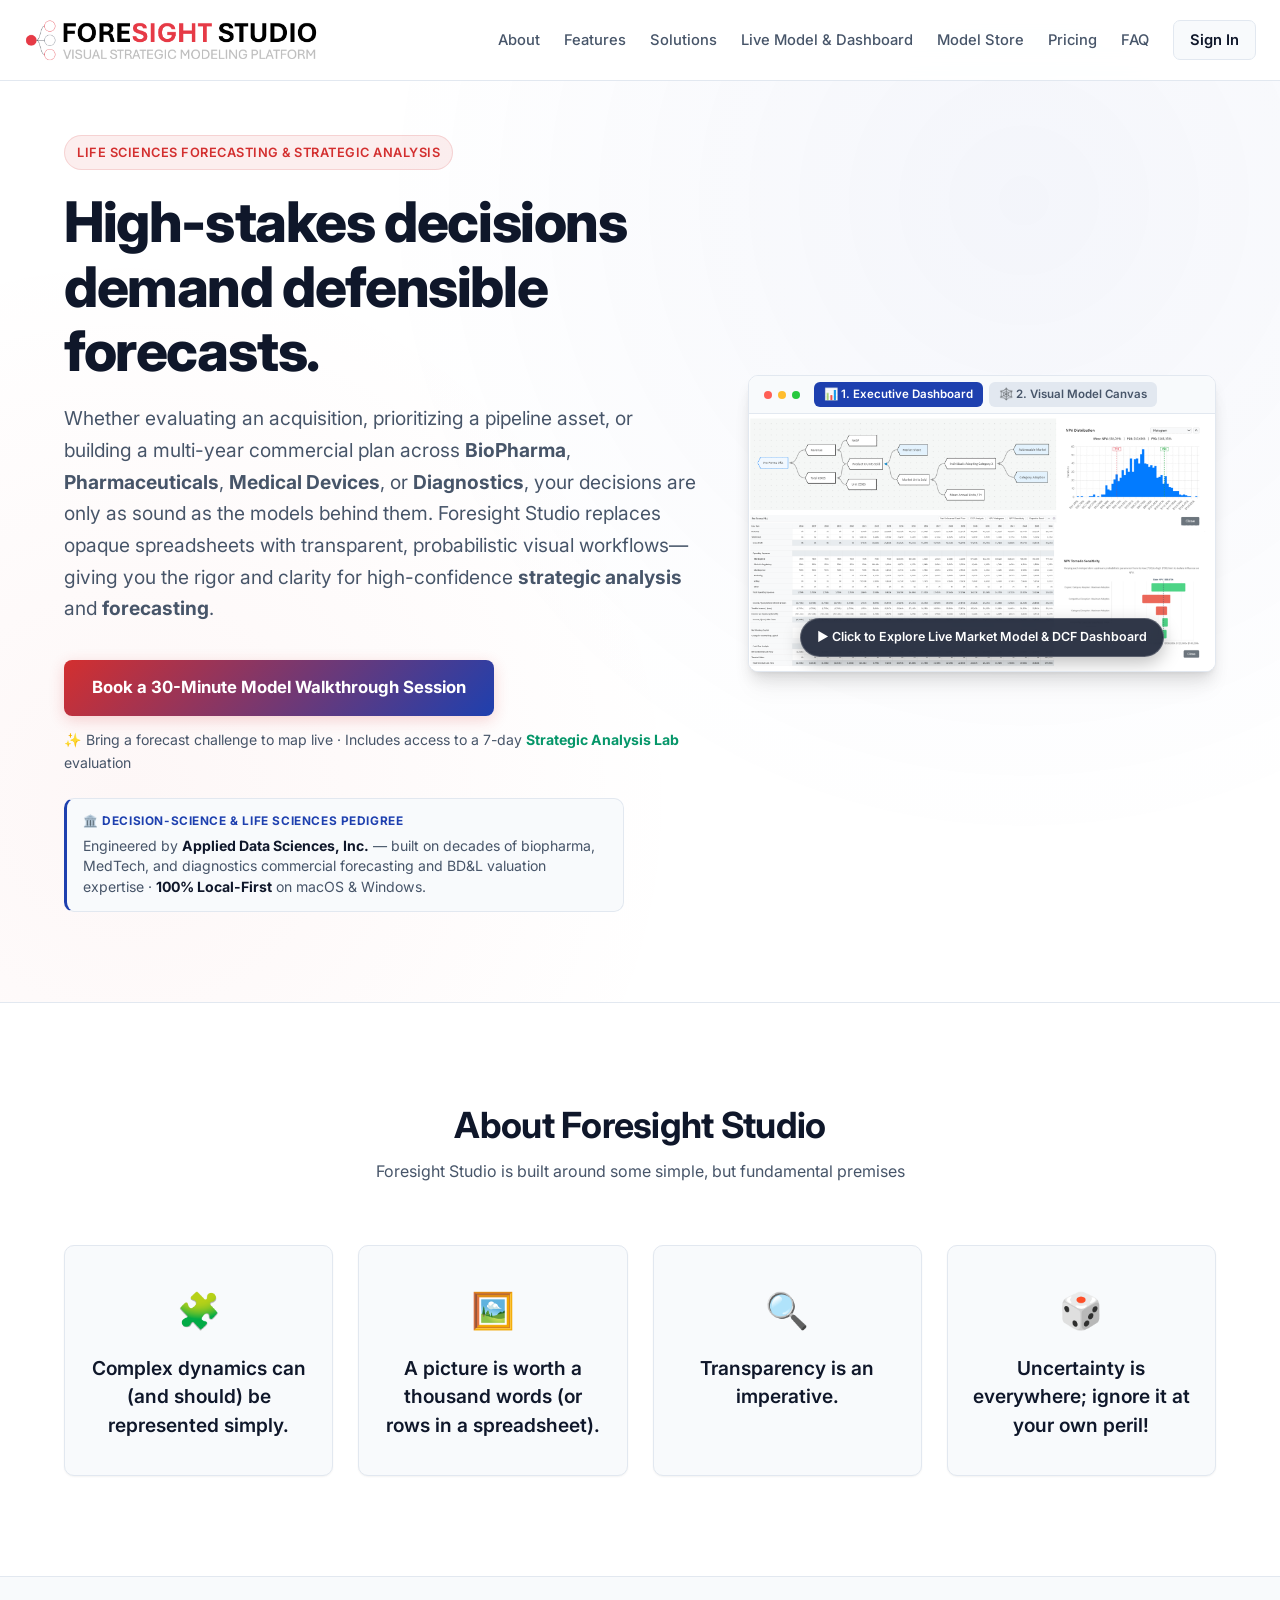
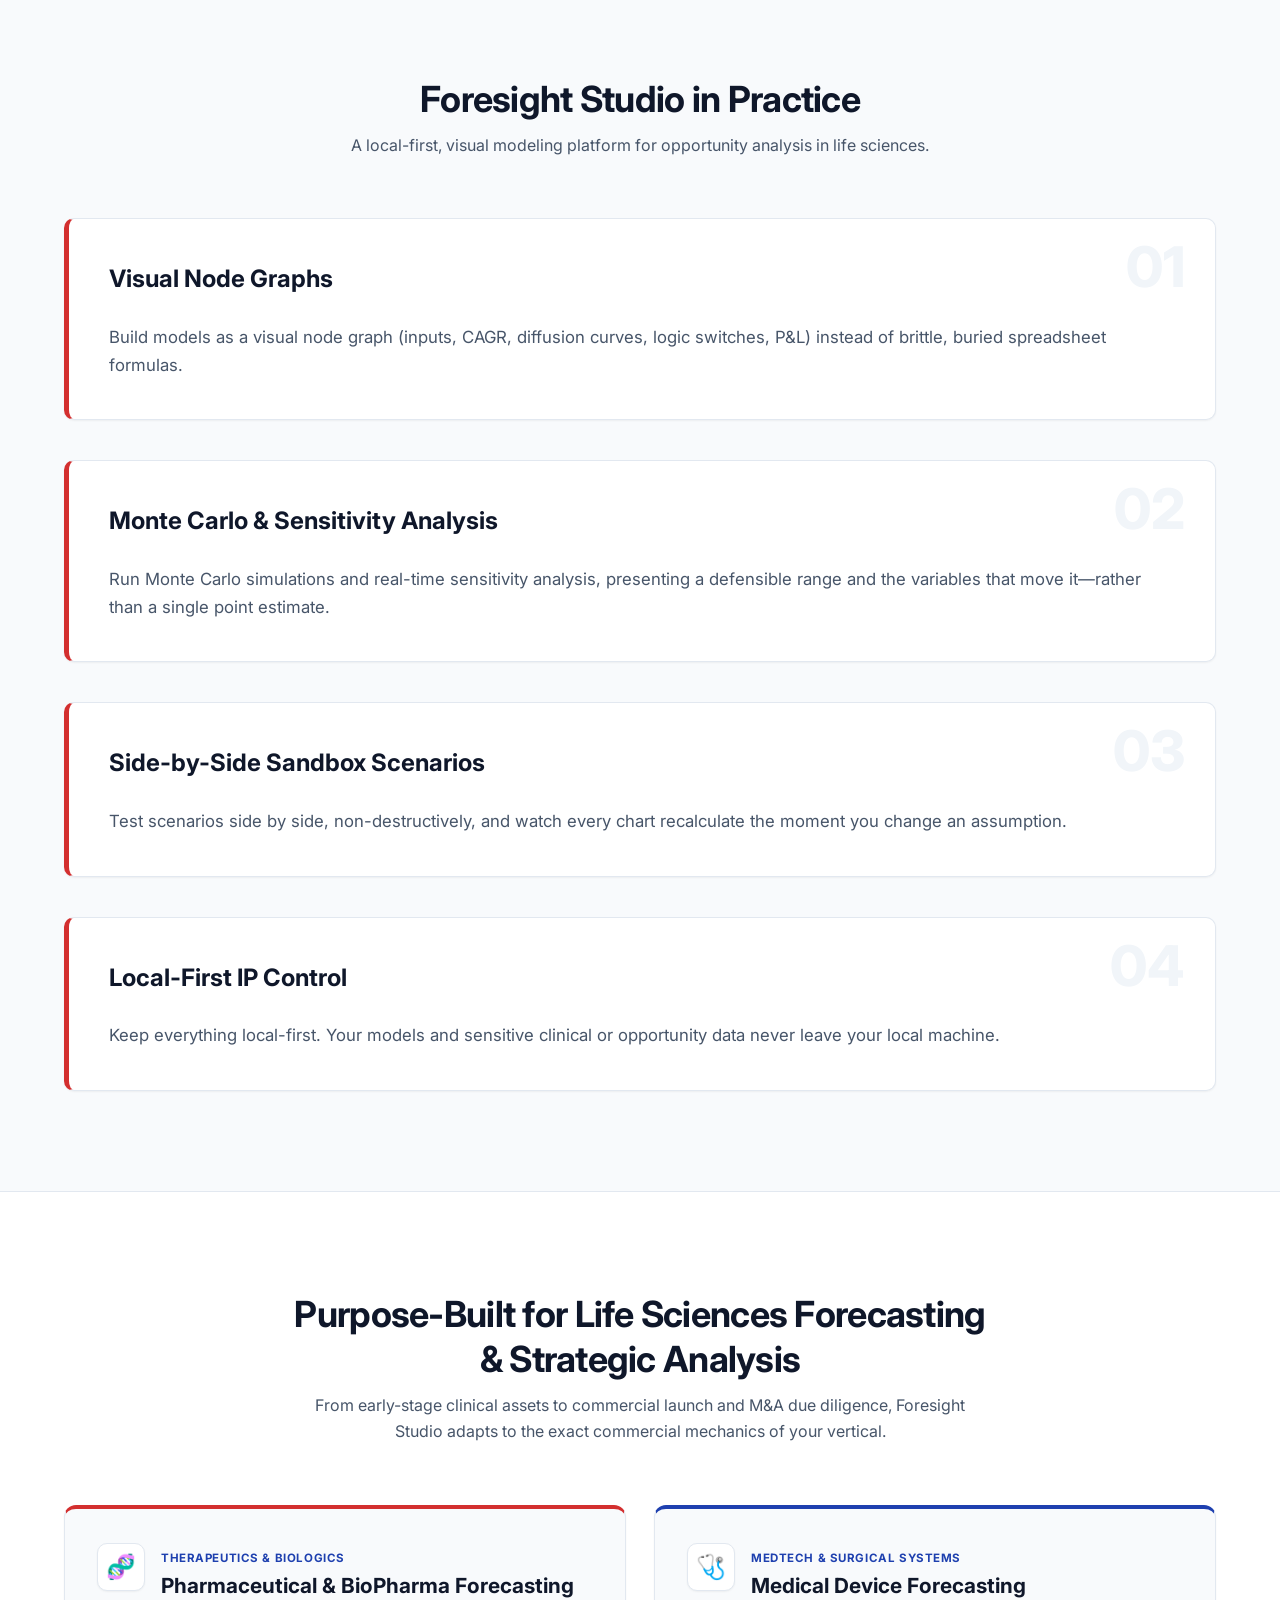
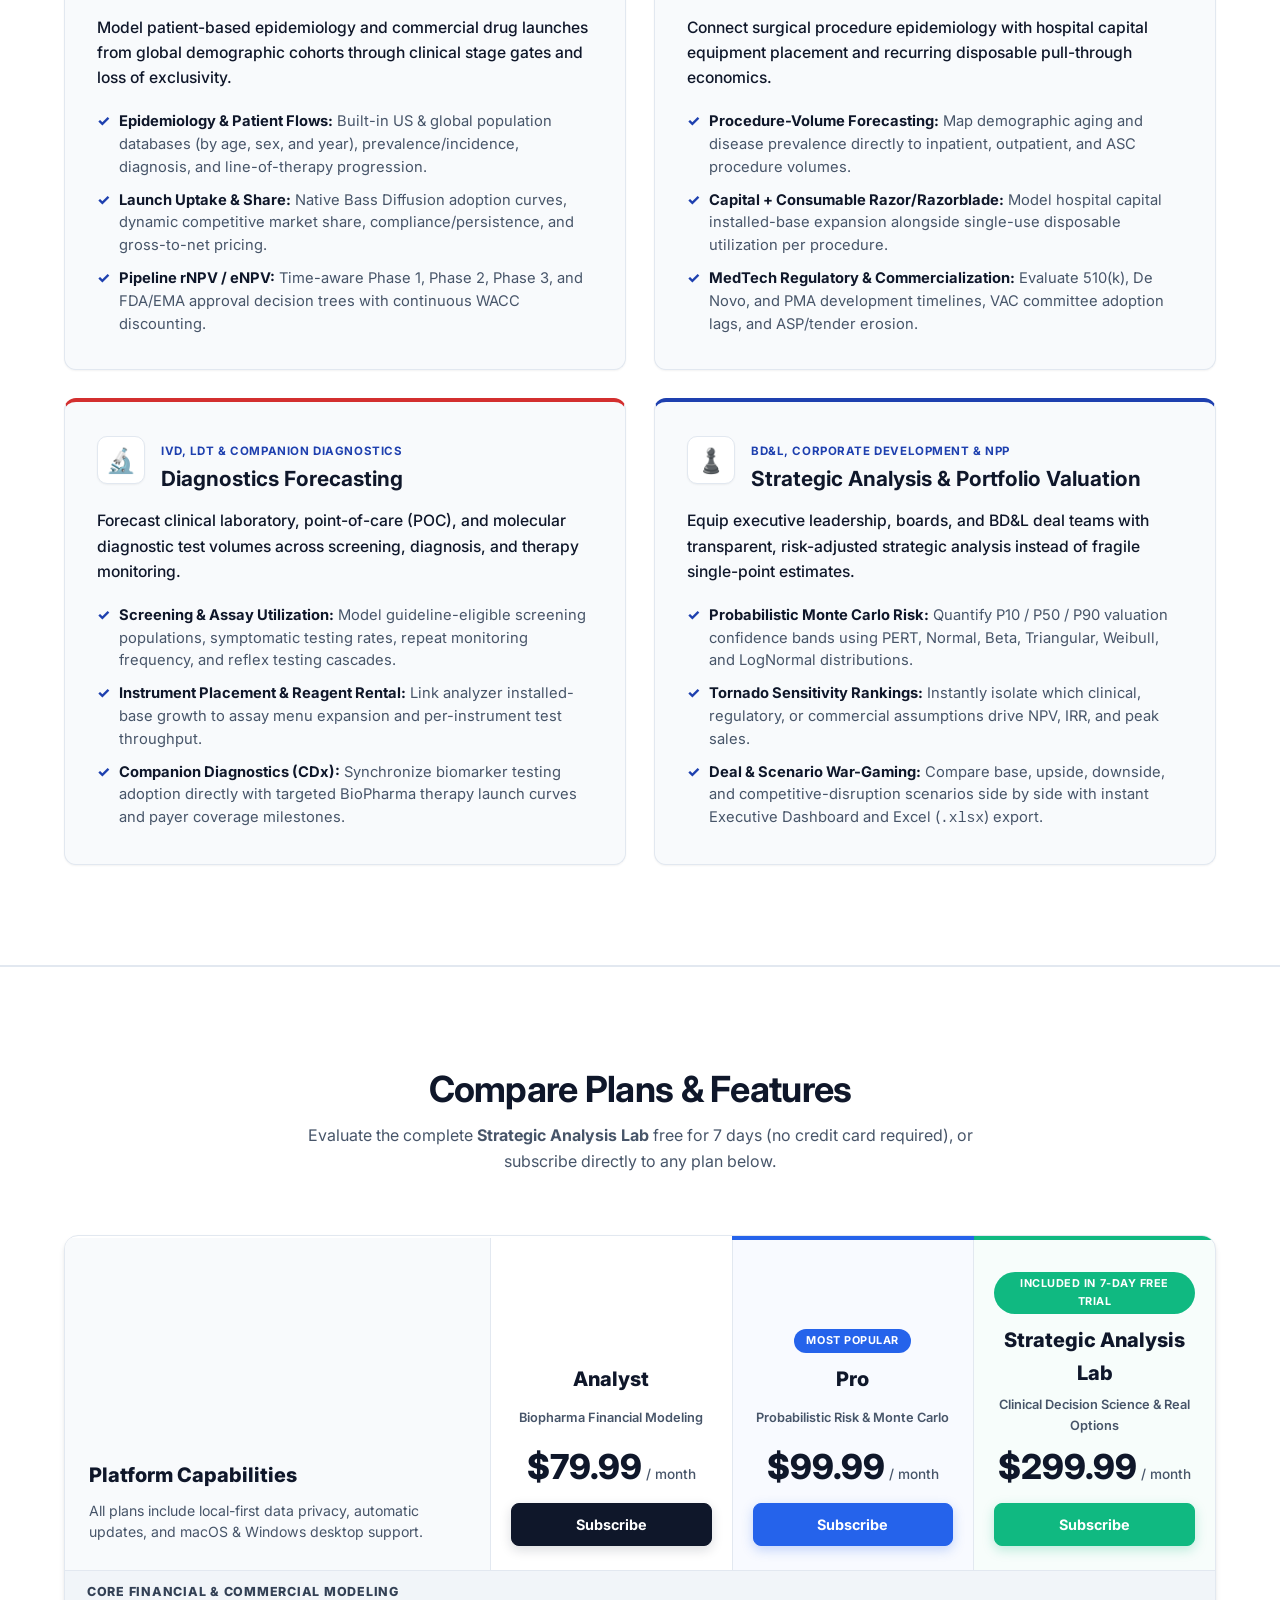
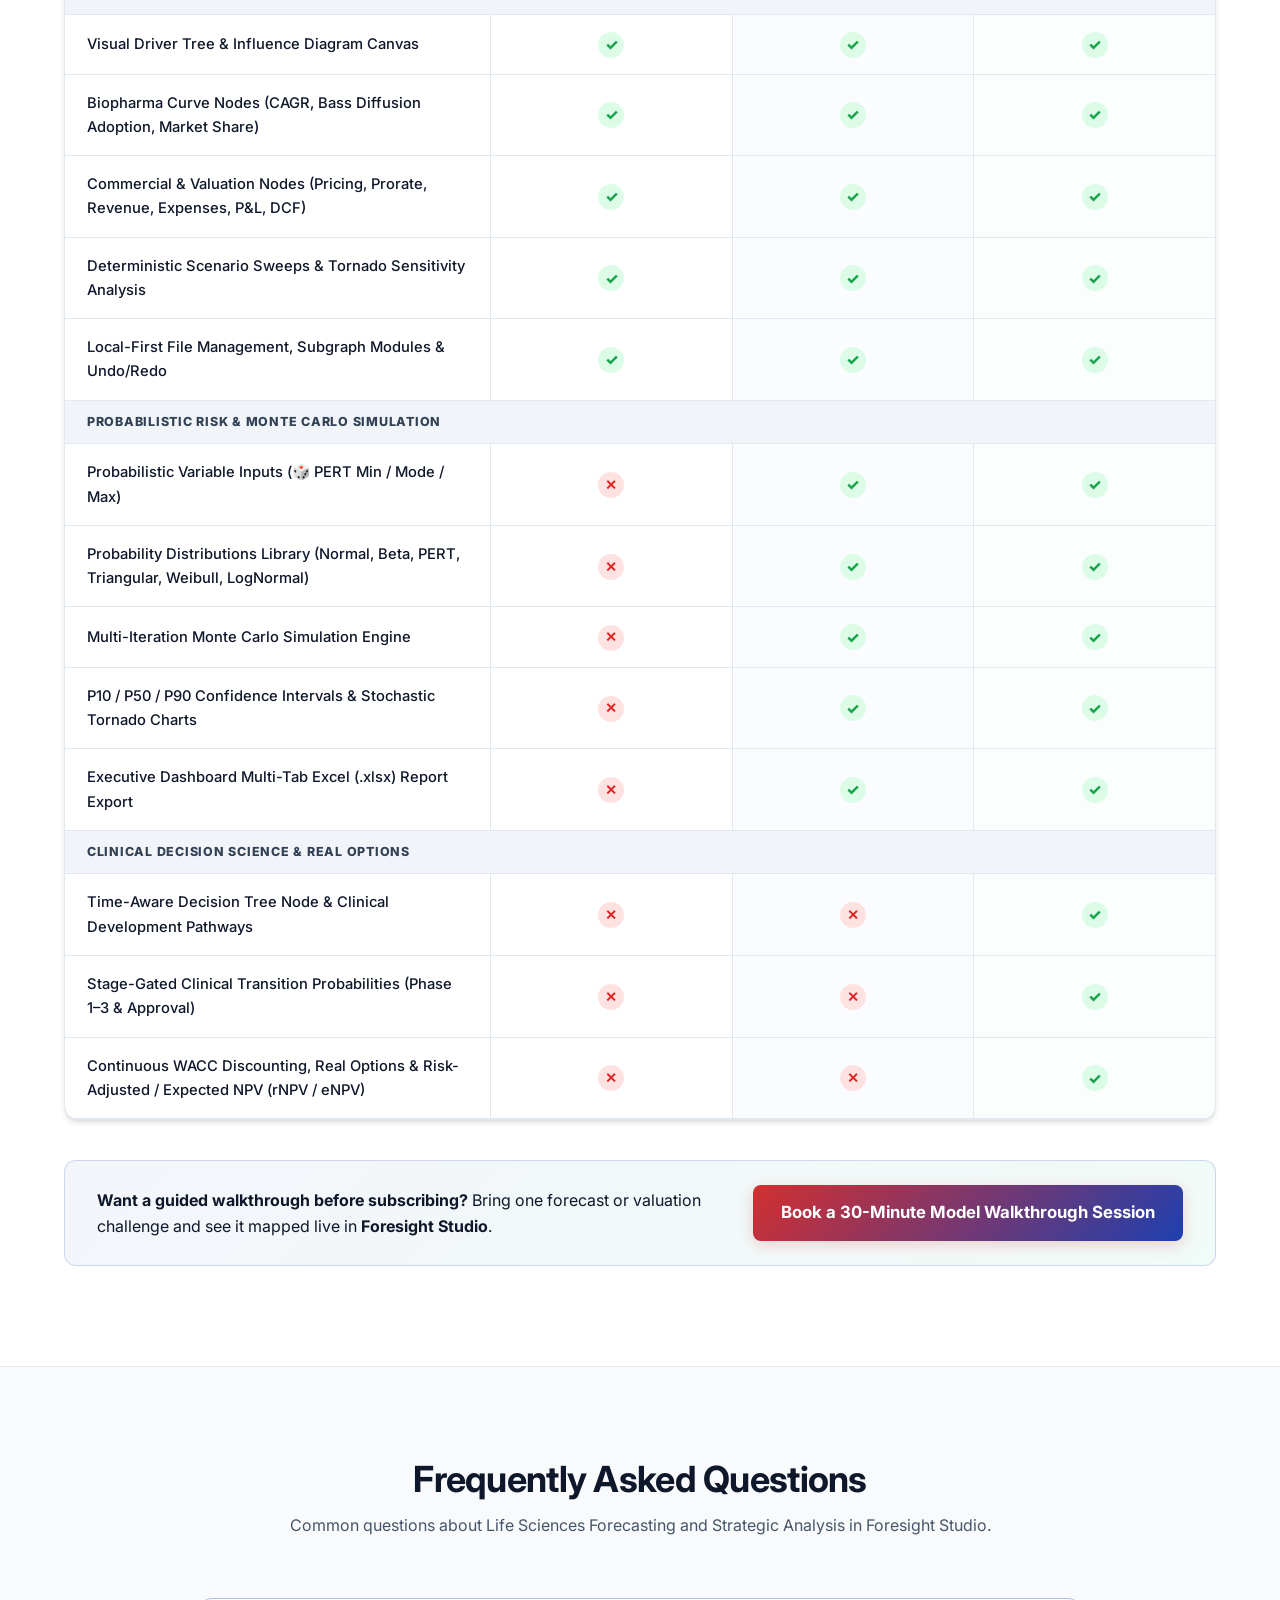
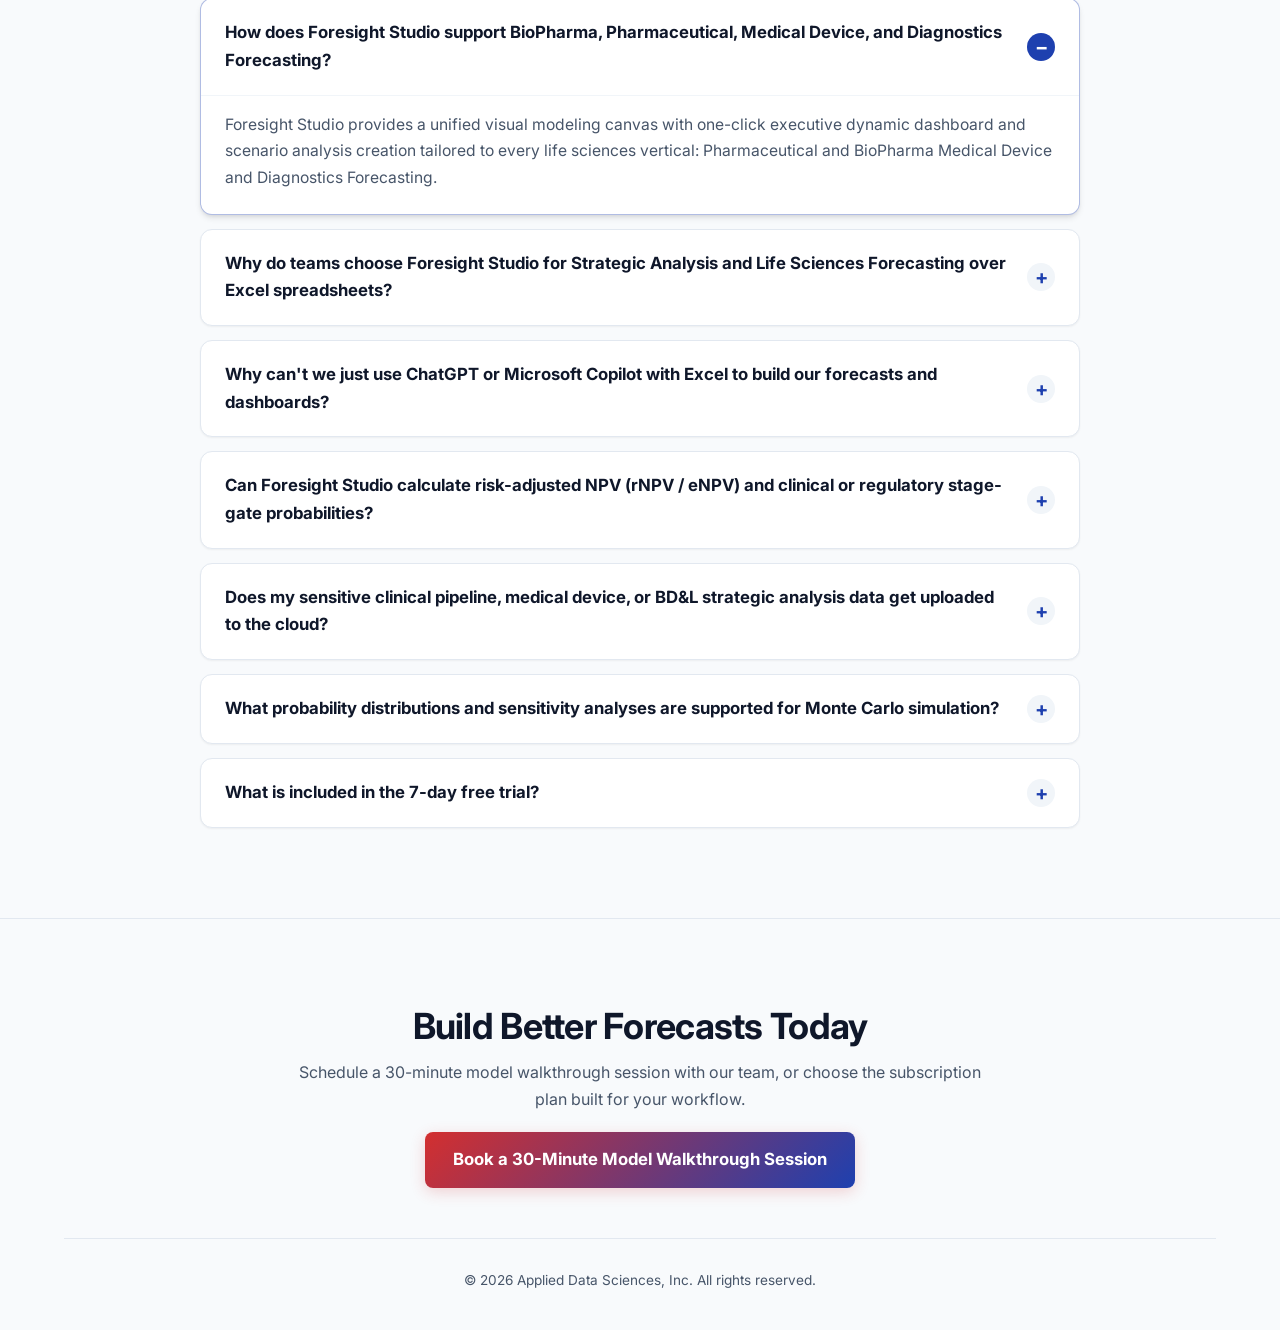
==== commit ea7b8ae1: "Update pedigree bar and footer to refer solely to Applied Data Sciences, Inc." ====
--- a/index.html
+++ b/index.html
@@ -244,7 +244,7 @@
                 <!-- Pedigree & Trust Callout -->
                 <div class="hero-pedigree-bar">
                     <div class="hero-pedigree-title">🏛️ Decision-Science &amp; Life Sciences Pedigree</div>
-                    <p class="hero-pedigree-text">Engineered by <strong>Applied Data Sciences, Inc.</strong> &amp; <strong>StratDynamics</strong> — built on decades of biopharma, MedTech, and diagnostics commercial forecasting and BD&amp;L valuation expertise &middot; <strong>100% Local-First</strong> on macOS &amp; Windows.</p>
+                    <p class="hero-pedigree-text">Engineered by <strong>Applied Data Sciences, Inc.</strong> — built on decades of biopharma, MedTech, and diagnostics commercial forecasting and BD&amp;L valuation expertise &middot; <strong>100% Local-First</strong> on macOS &amp; Windows.</p>
                 </div>
             </div>
             
@@ -646,7 +646,7 @@
                 </div>
             </div>
             <div class="footer-bottom">
-                <p>&copy; 2026 Applied Data Sciences, Inc. &middot; StratDynamics Ecosystem. All rights reserved.</p>
+                <p>&copy; 2026 Applied Data Sciences, Inc. All rights reserved.</p>
             </div>
         </div>
     </footer>
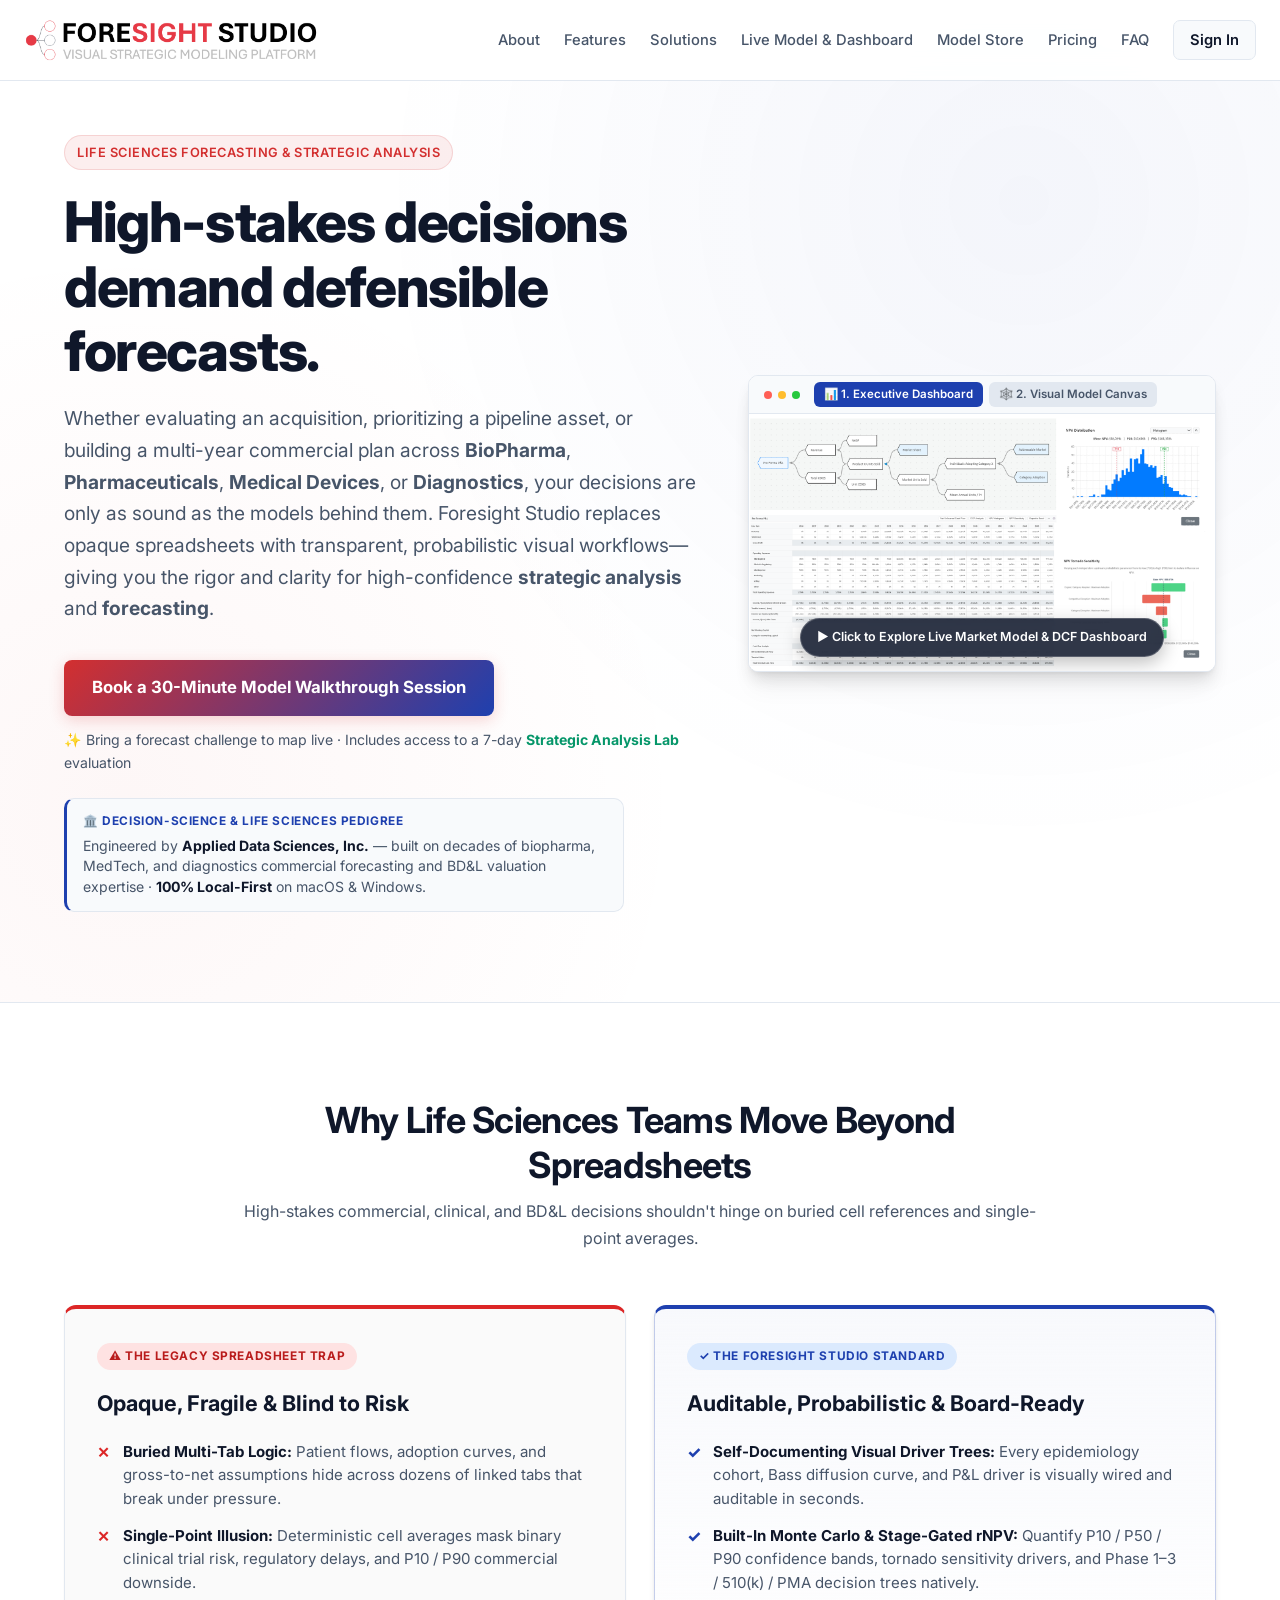
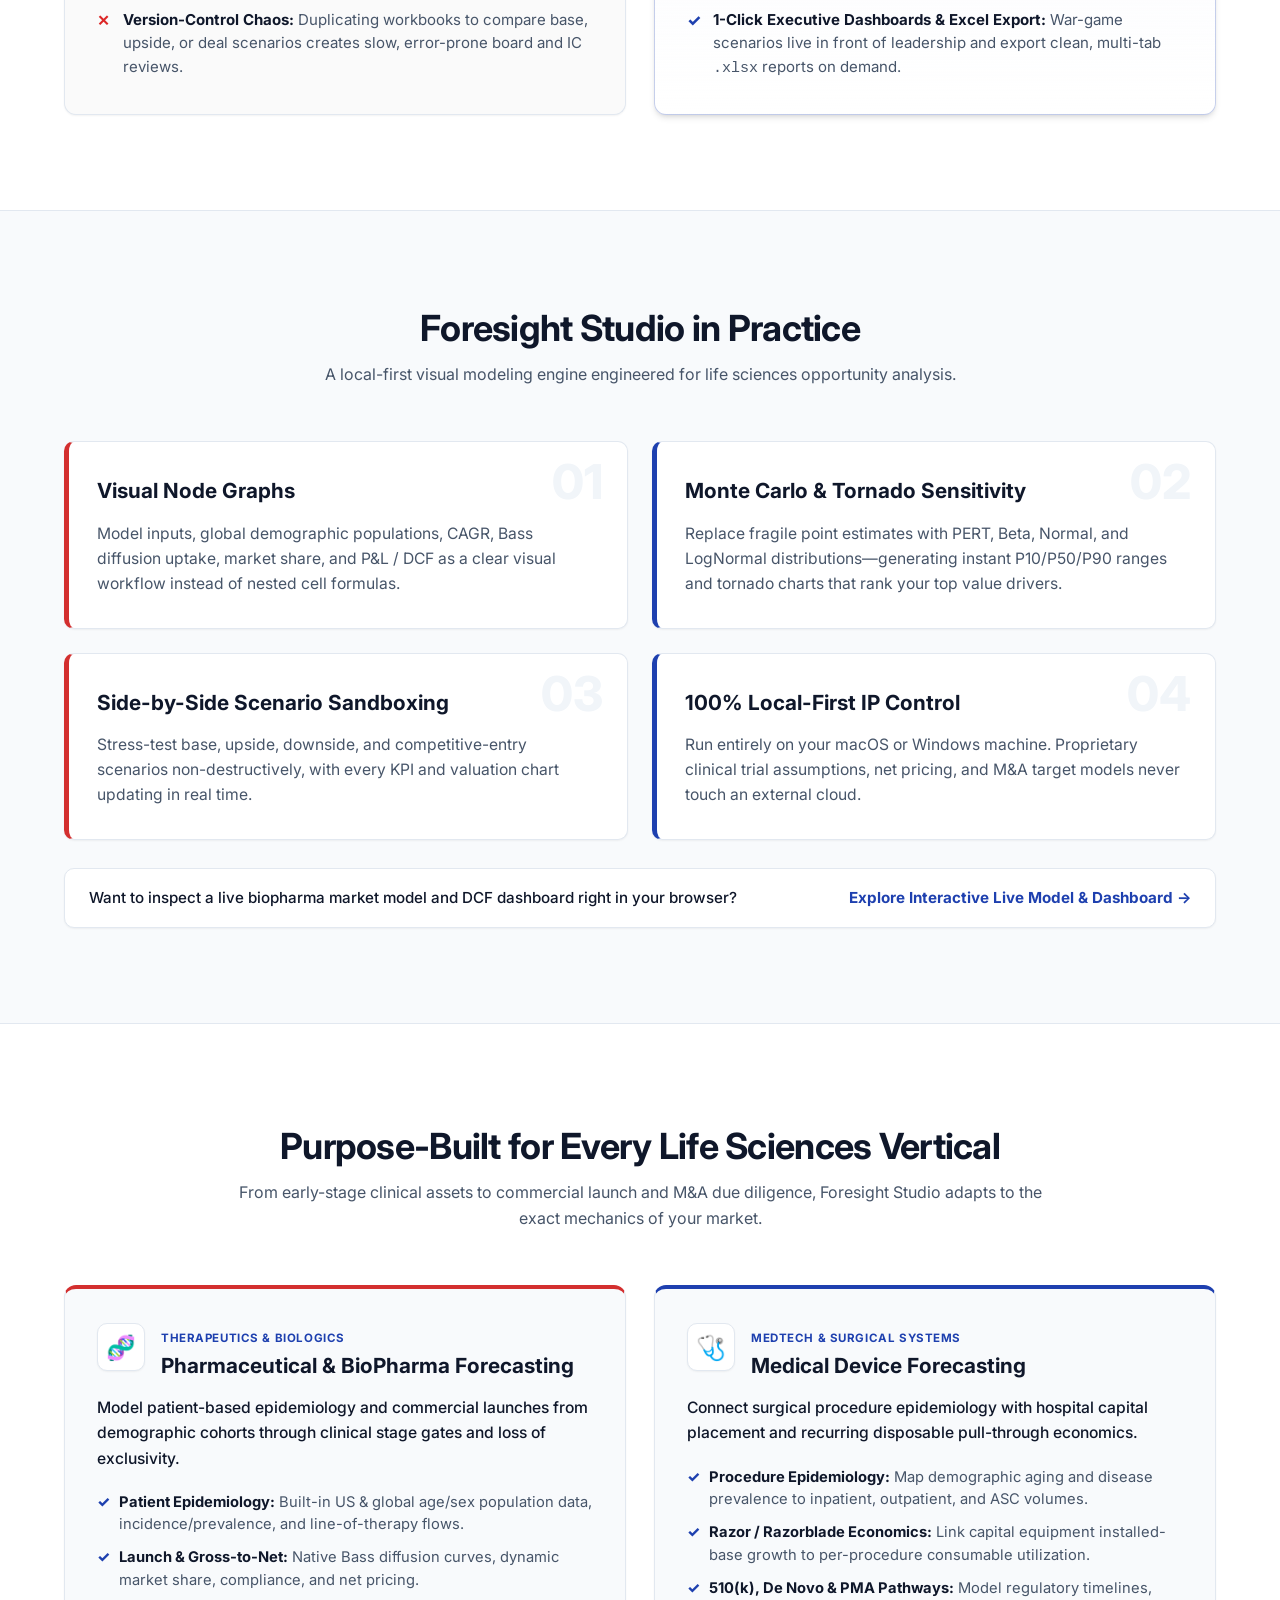
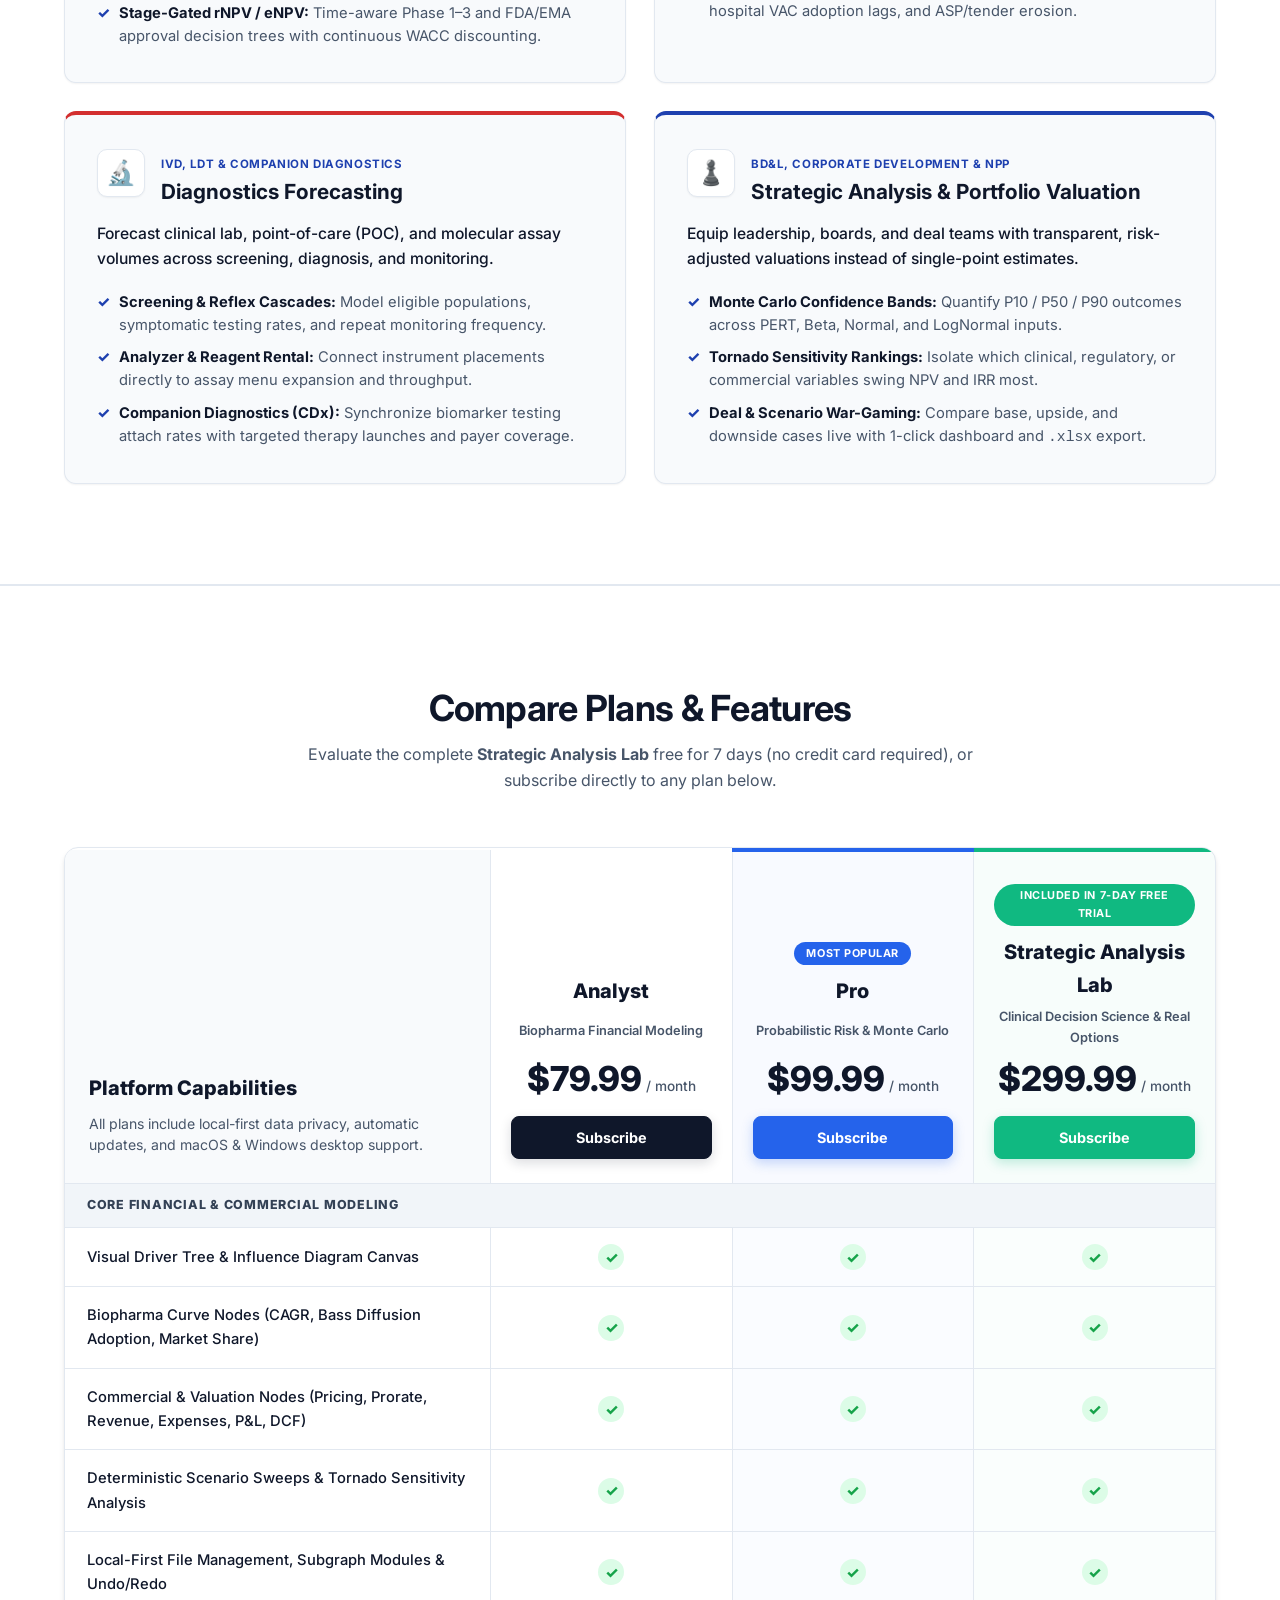
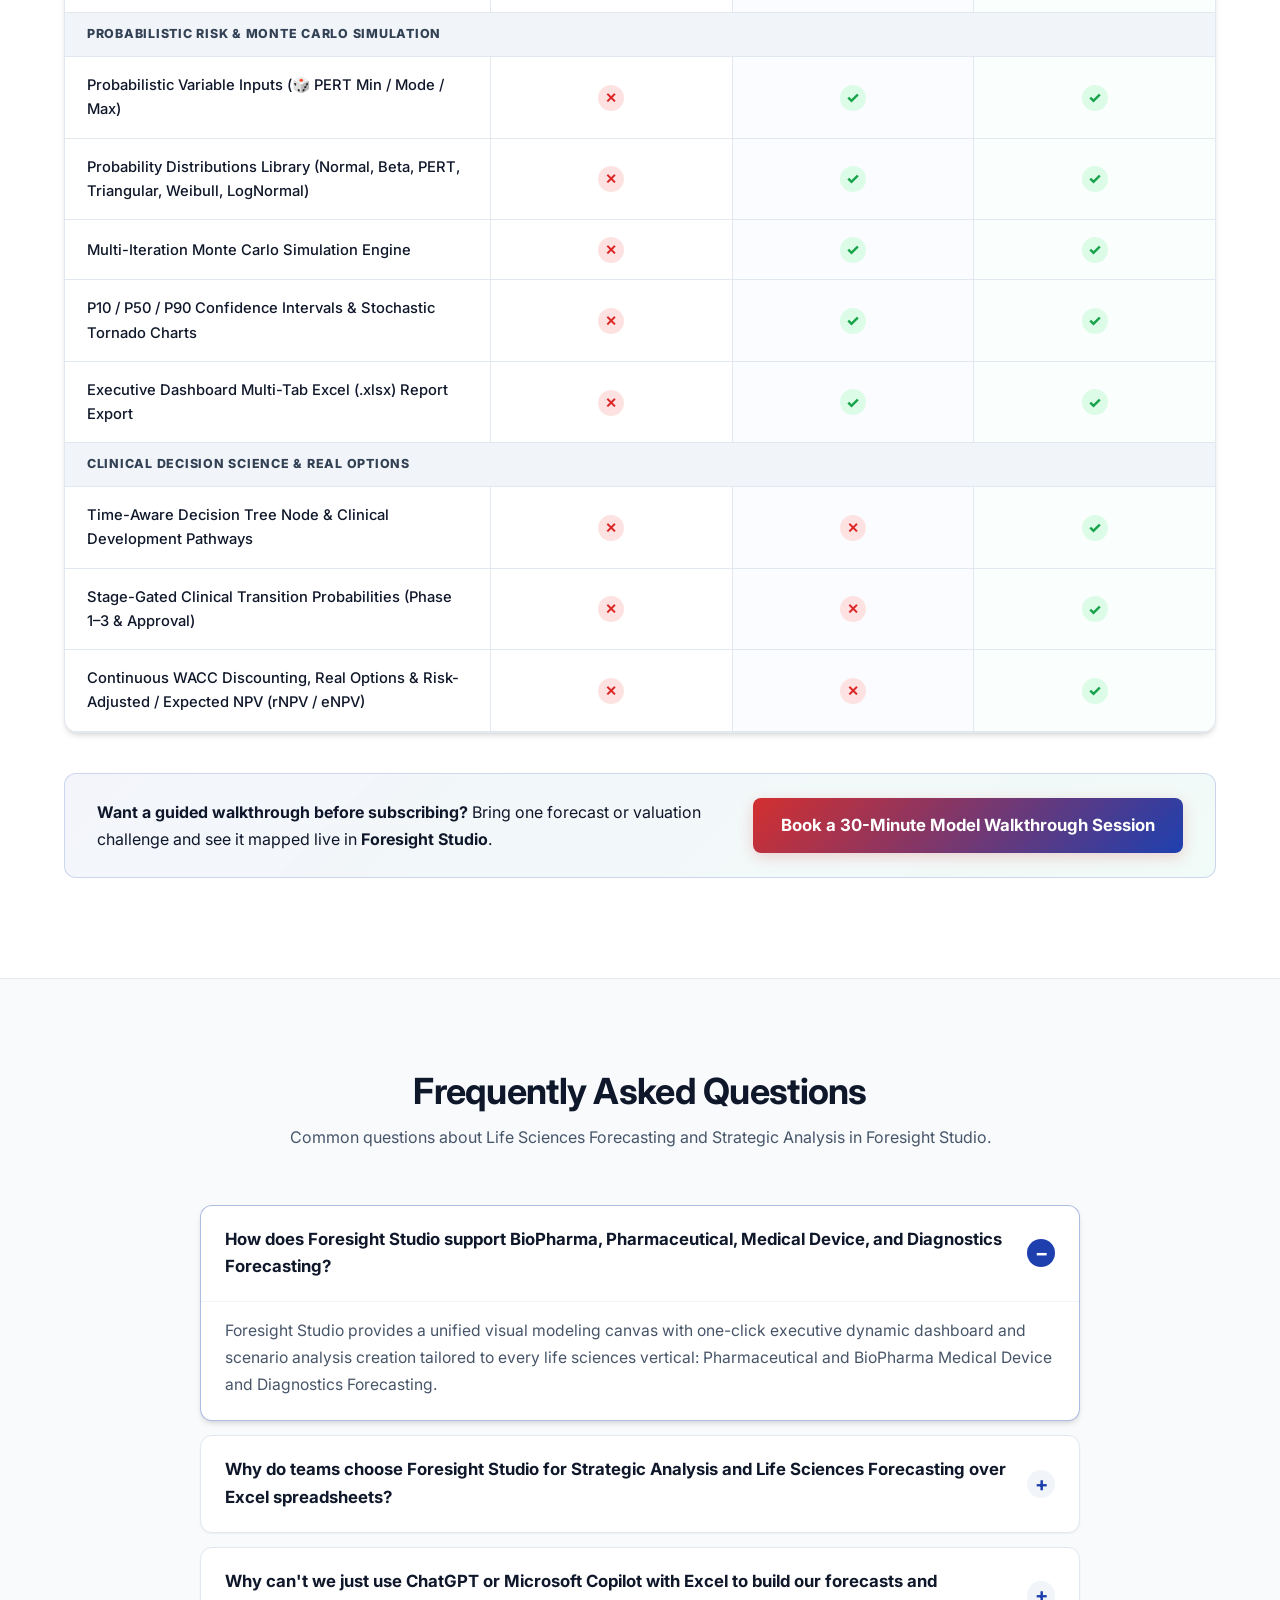
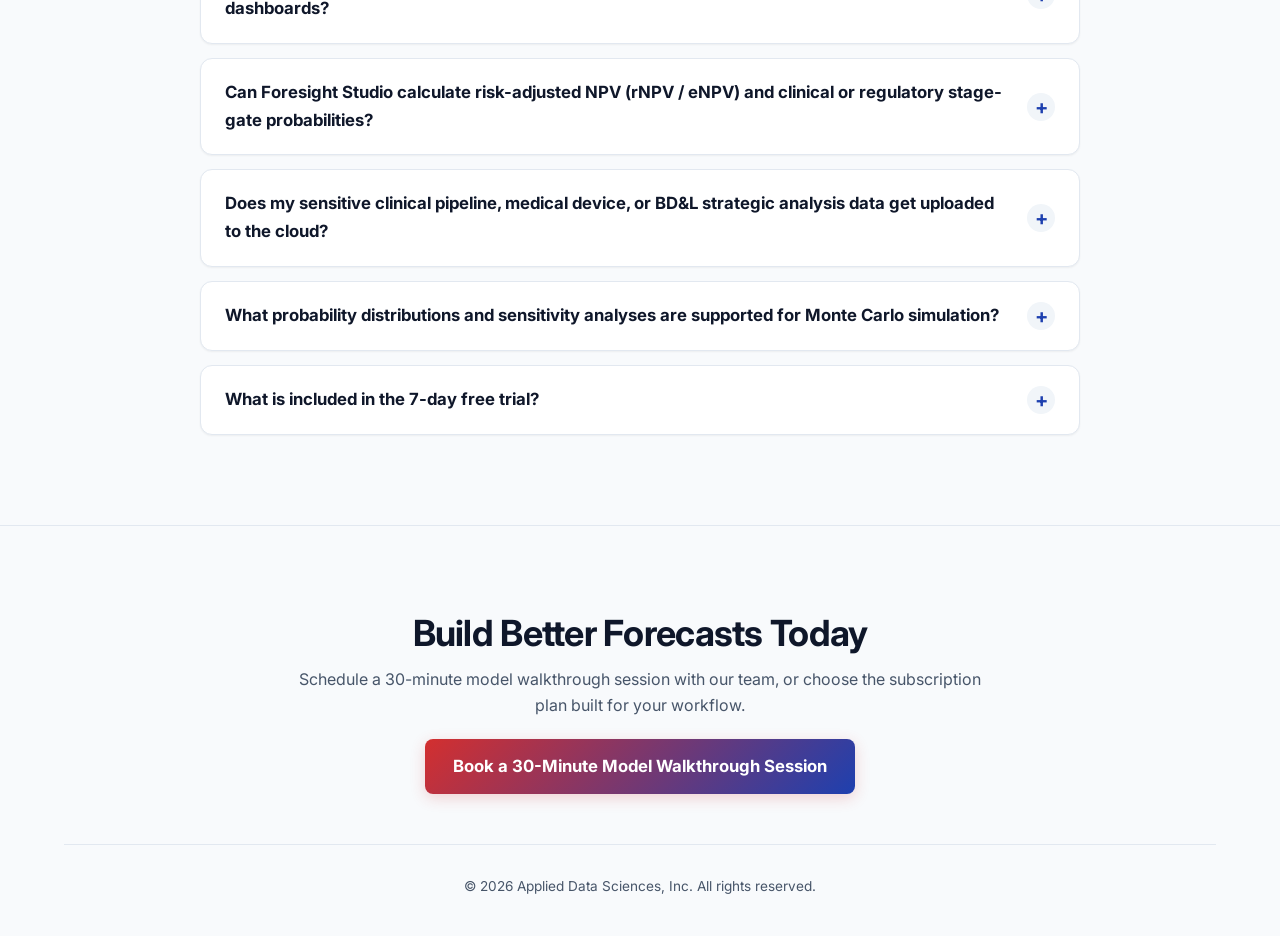
==== commit 1ba0deec: "Restructure middle sections into Problem -> Proof -> Fit flow (Item 2)" ====
--- a/index.html
+++ b/index.html
@@ -30,7 +30,7 @@
     <meta name="twitter:image" content="https://foresightstudio.io/assets/fss_screen_shots.png">
 
     <link rel="icon" type="image/png" href="assets/FSFavicon.png">
-    <link rel="stylesheet" href="style.css?v=10">
+    <link rel="stylesheet" href="style.css?v=11">
     <link rel="preconnect" href="https://fonts.googleapis.com">
     <link rel="preconnect" href="https://fonts.gstatic.com" crossorigin>
     <link href="https://fonts.googleapis.com/css2?family=Inter:wght@400;500;600;700;800&display=swap" rel="stylesheet">
@@ -273,40 +273,45 @@
         </div>
     </section>
 
-    <!-- About Section -->
-    <section id="about" class="premises-section">
+    <!-- Problem -> Proof Contrast Section (Why Not Excel) -->
+    <section id="about" class="contrast-section">
         <div class="container">
-            <div class="section-header">
-                <h2>About Foresight Studio</h2>
-                <p>Foresight Studio is built around some simple, but fundamental premises</p>
-            </div>
-            <div class="premises-grid">
-                <div class="premise-card">
-                    <div class="premise-icon">🧩</div>
-                    <p class="premise-text">Complex dynamics can (and should) be represented simply.</p>
-                </div>
-                <div class="premise-card">
-                    <div class="premise-icon">🖼️</div>
-                    <p class="premise-text">A picture is worth a thousand words (or rows in a spreadsheet).</p>
-                </div>
-                <div class="premise-card">
-                    <div class="premise-icon">🔍</div>
-                    <p class="premise-text">Transparency is an imperative.</p>
-                </div>
-                <div class="premise-card">
-                    <div class="premise-icon">🎲</div>
-                    <p class="premise-text">Uncertainty is everywhere; ignore it at your own peril!</p>
+            <div class="section-header" style="max-width: 820px;">
+                <h2>Why Life Sciences Teams Move Beyond Spreadsheets</h2>
+                <p>High-stakes commercial, clinical, and BD&amp;L decisions shouldn't hinge on buried cell references and single-point averages.</p>
+            </div>
+            <div class="contrast-grid">
+                <!-- Left Column: The Legacy Spreadsheet Trap -->
+                <div class="contrast-card contrast-card-legacy">
+                    <div class="contrast-card-badge contrast-badge-legacy">⚠️ The Legacy Spreadsheet Trap</div>
+                    <h3>Opaque, Fragile &amp; Blind to Risk</h3>
+                    <ul class="contrast-list contrast-list-legacy">
+                        <li><strong>Buried Multi-Tab Logic:</strong> Patient flows, adoption curves, and gross-to-net assumptions hide across dozens of linked tabs that break under pressure.</li>
+                        <li><strong>Single-Point Illusion:</strong> Deterministic cell averages mask binary clinical trial risk, regulatory delays, and P10 / P90 commercial downside.</li>
+                        <li><strong>Version-Control Chaos:</strong> Duplicating workbooks to compare base, upside, or deal scenarios creates slow, error-prone board and IC reviews.</li>
+                    </ul>
+                </div>
+
+                <!-- Right Column: The Foresight Studio Standard -->
+                <div class="contrast-card contrast-card-modern">
+                    <div class="contrast-card-badge contrast-badge-modern">✓ The Foresight Studio Standard</div>
+                    <h3>Auditable, Probabilistic &amp; Board-Ready</h3>
+                    <ul class="contrast-list contrast-list-modern">
+                        <li><strong>Self-Documenting Visual Driver Trees:</strong> Every epidemiology cohort, Bass diffusion curve, and P&amp;L driver is visually wired and auditable in seconds.</li>
+                        <li><strong>Built-In Monte Carlo &amp; Stage-Gated rNPV:</strong> Quantify P10 / P50 / P90 confidence bands, tornado sensitivity drivers, and Phase 1–3 / 510(k) / PMA decision trees natively.</li>
+                        <li><strong>1-Click Executive Dashboards &amp; Excel Export:</strong> War-game scenarios live in front of leadership and export clean, multi-tab <code>.xlsx</code> reports on demand.</li>
+                    </ul>
                 </div>
             </div>
         </div>
     </section>
 
-    <!-- Key Product Features Section -->
+    <!-- Key Product Features Section (Proof) -->
     <section id="features" class="features-section">
         <div class="container">
-            <div class="section-header">
+            <div class="section-header" style="max-width: 780px;">
                 <h2>Foresight Studio in Practice</h2>
-                <p>A local-first, visual modeling platform for opportunity analysis in life sciences.</p>
+                <p>A local-first visual modeling engine engineered for life sciences opportunity analysis.</p>
             </div>
             
             <div class="features-detailed-grid">
@@ -314,39 +319,44 @@
                 <div class="detailed-card">
                     <span class="card-num">01</span>
                     <h3>Visual Node Graphs</h3>
-                    <p class="card-text">Build models as a visual node graph (inputs, CAGR, diffusion curves, logic switches, P&L) instead of brittle, buried spreadsheet formulas.</p>
+                    <p class="card-text">Model inputs, global demographic populations, CAGR, Bass diffusion uptake, market share, and P&amp;L / DCF as a clear visual workflow instead of nested cell formulas.</p>
                 </div>
 
                 <!-- Feature 2 -->
                 <div class="detailed-card">
                     <span class="card-num">02</span>
-                    <h3>Monte Carlo & Sensitivity Analysis</h3>
-                    <p class="card-text">Run Monte Carlo simulations and real-time sensitivity analysis, presenting a defensible range and the variables that move it—rather than a single point estimate.</p>
+                    <h3>Monte Carlo &amp; Tornado Sensitivity</h3>
+                    <p class="card-text">Replace fragile point estimates with PERT, Beta, Normal, and LogNormal distributions—generating instant P10/P50/P90 ranges and tornado charts that rank your top value drivers.</p>
                 </div>
 
                 <!-- Feature 3 -->
                 <div class="detailed-card">
                     <span class="card-num">03</span>
-                    <h3>Side-by-Side Sandbox Scenarios</h3>
-                    <p class="card-text">Test scenarios side by side, non-destructively, and watch every chart recalculate the moment you change an assumption.</p>
+                    <h3>Side-by-Side Scenario Sandboxing</h3>
+                    <p class="card-text">Stress-test base, upside, downside, and competitive-entry scenarios non-destructively, with every KPI and valuation chart updating in real time.</p>
                 </div>
 
                 <!-- Feature 4 -->
                 <div class="detailed-card">
                     <span class="card-num">04</span>
-                    <h3>Local-First IP Control</h3>
-                    <p class="card-text">Keep everything local-first. Your models and sensitive clinical or opportunity data never leave your local machine.</p>
-                </div>
+                    <h3>100% Local-First IP Control</h3>
+                    <p class="card-text">Run entirely on your macOS or Windows machine. Proprietary clinical trial assumptions, net pricing, and M&amp;A target models never touch an external cloud.</p>
+                </div>
+            </div>
+
+            <div class="features-proof-bar">
+                <span>Want to inspect a live biopharma market model and DCF dashboard right in your browser?</span>
+                <a href="/preview.html" class="features-proof-link" onclick="if(window.posthog)posthog.capture('clicked_cta', { location: 'features_proof_bar', cta: 'open_live_preview' })">Explore Interactive Live Model &amp; Dashboard &rarr;</a>
             </div>
         </div>
     </section>
 
-    <!-- Life Sciences Vertical Solutions & Strategic Analysis Section -->
+    <!-- Life Sciences Vertical Solutions & Strategic Analysis Section (Fit) -->
     <section id="solutions" class="solutions-section">
         <div class="container">
-            <div class="section-header">
-                <h2>Purpose-Built for Life Sciences Forecasting &amp; Strategic Analysis</h2>
-                <p>From early-stage clinical assets to commercial launch and M&amp;A due diligence, Foresight Studio adapts to the exact commercial mechanics of your vertical.</p>
+            <div class="section-header" style="max-width: 820px;">
+                <h2>Purpose-Built for Every Life Sciences Vertical</h2>
+                <p>From early-stage clinical assets to commercial launch and M&amp;A due diligence, Foresight Studio adapts to the exact mechanics of your market.</p>
             </div>
 
             <div class="solutions-grid">
@@ -359,11 +369,11 @@
                             <h3>Pharmaceutical &amp; BioPharma Forecasting</h3>
                         </div>
                     </div>
-                    <p class="solution-desc">Model patient-based epidemiology and commercial drug launches from global demographic cohorts through clinical stage gates and loss of exclusivity.</p>
+                    <p class="solution-desc">Model patient-based epidemiology and commercial launches from demographic cohorts through clinical stage gates and loss of exclusivity.</p>
                     <ul class="solution-bullets">
-                        <li><strong>Epidemiology &amp; Patient Flows:</strong> Built-in US &amp; global population databases (by age, sex, and year), prevalence/incidence, diagnosis, and line-of-therapy progression.</li>
-                        <li><strong>Launch Uptake &amp; Share:</strong> Native Bass Diffusion adoption curves, dynamic competitive market share, compliance/persistence, and gross-to-net pricing.</li>
-                        <li><strong>Pipeline rNPV / eNPV:</strong> Time-aware Phase 1, Phase 2, Phase 3, and FDA/EMA approval decision trees with continuous WACC discounting.</li>
+                        <li><strong>Patient Epidemiology:</strong> Built-in US &amp; global age/sex population data, incidence/prevalence, and line-of-therapy flows.</li>
+                        <li><strong>Launch &amp; Gross-to-Net:</strong> Native Bass diffusion curves, dynamic market share, compliance, and net pricing.</li>
+                        <li><strong>Stage-Gated rNPV / eNPV:</strong> Time-aware Phase 1–3 and FDA/EMA approval decision trees with continuous WACC discounting.</li>
                     </ul>
                 </article>
 
@@ -376,11 +386,11 @@
                             <h3>Medical Device Forecasting</h3>
                         </div>
                     </div>
-                    <p class="solution-desc">Connect surgical procedure epidemiology with hospital capital equipment placement and recurring disposable pull-through economics.</p>
+                    <p class="solution-desc">Connect surgical procedure epidemiology with hospital capital placement and recurring disposable pull-through economics.</p>
                     <ul class="solution-bullets">
-                        <li><strong>Procedure-Volume Forecasting:</strong> Map demographic aging and disease prevalence directly to inpatient, outpatient, and ASC procedure volumes.</li>
-                        <li><strong>Capital + Consumable Razor/Razorblade:</strong> Model hospital capital installed-base expansion alongside single-use disposable utilization per procedure.</li>
-                        <li><strong>MedTech Regulatory &amp; Commercialization:</strong> Evaluate 510(k), De Novo, and PMA development timelines, VAC committee adoption lags, and ASP/tender erosion.</li>
+                        <li><strong>Procedure Epidemiology:</strong> Map demographic aging and disease prevalence to inpatient, outpatient, and ASC volumes.</li>
+                        <li><strong>Razor / Razorblade Economics:</strong> Link capital equipment installed-base growth to per-procedure consumable utilization.</li>
+                        <li><strong>510(k), De Novo &amp; PMA Pathways:</strong> Model regulatory timelines, hospital VAC adoption lags, and ASP/tender erosion.</li>
                     </ul>
                 </article>
 
@@ -393,11 +403,11 @@
                             <h3>Diagnostics Forecasting</h3>
                         </div>
                     </div>
-                    <p class="solution-desc">Forecast clinical laboratory, point-of-care (POC), and molecular diagnostic test volumes across screening, diagnosis, and therapy monitoring.</p>
+                    <p class="solution-desc">Forecast clinical lab, point-of-care (POC), and molecular assay volumes across screening, diagnosis, and monitoring.</p>
                     <ul class="solution-bullets">
-                        <li><strong>Screening &amp; Assay Utilization:</strong> Model guideline-eligible screening populations, symptomatic testing rates, repeat monitoring frequency, and reflex testing cascades.</li>
-                        <li><strong>Instrument Placement &amp; Reagent Rental:</strong> Link analyzer installed-base growth to assay menu expansion and per-instrument test throughput.</li>
-                        <li><strong>Companion Diagnostics (CDx):</strong> Synchronize biomarker testing adoption directly with targeted BioPharma therapy launch curves and payer coverage milestones.</li>
+                        <li><strong>Screening &amp; Reflex Cascades:</strong> Model eligible populations, symptomatic testing rates, and repeat monitoring frequency.</li>
+                        <li><strong>Analyzer &amp; Reagent Rental:</strong> Connect instrument placements directly to assay menu expansion and throughput.</li>
+                        <li><strong>Companion Diagnostics (CDx):</strong> Synchronize biomarker testing attach rates with targeted therapy launches and payer coverage.</li>
                     </ul>
                 </article>
 
@@ -410,11 +420,11 @@
                             <h3>Strategic Analysis &amp; Portfolio Valuation</h3>
                         </div>
                     </div>
-                    <p class="solution-desc">Equip executive leadership, boards, and BD&amp;L deal teams with transparent, risk-adjusted strategic analysis instead of fragile single-point estimates.</p>
+                    <p class="solution-desc">Equip leadership, boards, and deal teams with transparent, risk-adjusted valuations instead of single-point estimates.</p>
                     <ul class="solution-bullets">
-                        <li><strong>Probabilistic Monte Carlo Risk:</strong> Quantify P10 / P50 / P90 valuation confidence bands using PERT, Normal, Beta, Triangular, Weibull, and LogNormal distributions.</li>
-                        <li><strong>Tornado Sensitivity Rankings:</strong> Instantly isolate which clinical, regulatory, or commercial assumptions drive NPV, IRR, and peak sales.</li>
-                        <li><strong>Deal &amp; Scenario War-Gaming:</strong> Compare base, upside, downside, and competitive-disruption scenarios side by side with instant Executive Dashboard and Excel (<code>.xlsx</code>) export.</li>
+                        <li><strong>Monte Carlo Confidence Bands:</strong> Quantify P10 / P50 / P90 outcomes across PERT, Beta, Normal, and LogNormal inputs.</li>
+                        <li><strong>Tornado Sensitivity Rankings:</strong> Isolate which clinical, regulatory, or commercial variables swing NPV and IRR most.</li>
+                        <li><strong>Deal &amp; Scenario War-Gaming:</strong> Compare base, upside, and downside cases live with 1-click dashboard and <code>.xlsx</code> export.</li>
                     </ul>
                 </article>
             </div>
--- a/style.css
+++ b/style.css
@@ -446,9 +446,9 @@
     object-fit: contain;
 }
 
-/* Core Premises Section */
-.premises-section {
-    padding: 100px 0;
+/* Problem -> Proof Contrast Section (Why Not Excel) */
+.contrast-section {
+    padding: 95px 0;
     background-color: var(--bg-primary);
     border-top: 1px solid var(--border-color);
 }
@@ -456,58 +456,120 @@
 .section-header {
     text-align: center;
     max-width: 700px;
-    margin: 0 auto 60px auto;
+    margin: 0 auto 54px auto;
 }
 
 .section-header h2 {
     margin-bottom: 10px;
 }
 
-.premises-grid {
+.contrast-grid {
     display: grid;
-    grid-template-columns: repeat(4, 1fr);
-    gap: 25px;
-}
-
-.premise-card {
-    background-color: var(--bg-secondary);
+    grid-template-columns: repeat(2, 1fr);
+    gap: 28px;
+}
+
+.contrast-card {
+    border-radius: 12px;
+    padding: 34px 32px;
     border: 1px solid var(--border-color);
-    border-radius: 10px;
-    padding: 35px 25px;
-    text-align: center;
     box-shadow: var(--shadow-sm);
-    transition: transform 0.2s, box-shadow 0.2s;
-}
-
-.premise-card:hover {
-    transform: translateY(-4px);
+    display: flex;
+    flex-direction: column;
+    gap: 16px;
+}
+
+.contrast-card-legacy {
+    background-color: #fafafa;
+    border-top: 4px solid #dc2626;
+}
+
+.contrast-card-modern {
+    background: linear-gradient(180deg, rgba(30, 64, 175, 0.03) 0%, #ffffff 100%);
+    border-color: rgba(30, 64, 175, 0.25);
+    border-top: 4px solid var(--accent-blue);
     box-shadow: var(--shadow-md);
 }
 
-.premise-icon {
-    font-size: 2.2rem;
-    margin-bottom: 15px;
-}
-
-.premise-text {
-    font-size: 1.2rem;
-    font-weight: 600;
-    line-height: 1.5;
-    color: var(--text-primary);
-}
-
-/* Features Section (Detailed list layout) */
+.contrast-card-badge {
+    display: inline-flex;
+    align-items: center;
+    align-self: flex-start;
+    padding: 4px 12px;
+    border-radius: 999px;
+    font-size: 0.74rem;
+    font-weight: 700;
+    text-transform: uppercase;
+    letter-spacing: 0.05em;
+}
+
+.contrast-badge-legacy {
+    background-color: #fee2e2;
+    color: #b91c1c;
+}
+
+.contrast-badge-modern {
+    background-color: #dbeafe;
+    color: #1e40af;
+}
+
+.contrast-card h3 {
+    font-size: 1.35rem;
+    margin-bottom: 2px;
+    color: var(--text-primary);
+}
+
+.contrast-list {
+    list-style: none;
+    display: flex;
+    flex-direction: column;
+    gap: 14px;
+}
+
+.contrast-list li {
+    position: relative;
+    padding-left: 26px;
+    font-size: 0.94rem;
+    color: var(--text-secondary);
+    line-height: 1.55;
+}
+
+.contrast-list li strong {
+    color: var(--text-primary);
+}
+
+.contrast-list-legacy li::before {
+    content: "✕";
+    position: absolute;
+    left: 0;
+    top: 1px;
+    color: #dc2626;
+    font-weight: 800;
+    font-size: 0.95rem;
+}
+
+.contrast-list-modern li::before {
+    content: "✓";
+    position: absolute;
+    left: 0;
+    top: 0;
+    color: var(--accent-blue);
+    font-weight: 800;
+    font-size: 1rem;
+}
+
+/* Features Section (2x2 scannable grid) */
 .features-section {
     background-color: var(--bg-secondary);
-    padding: 100px 0;
+    padding: 95px 0;
     border-top: 1px solid var(--border-color);
     border-bottom: 1px solid var(--border-color);
 }
 
 .features-detailed-grid {
-    display: flex;
-    flex-direction: column;
-    gap: 40px;
+    display: grid;
+    grid-template-columns: repeat(2, 1fr);
+    gap: 24px;
 }
 
 .detailed-card {
@@ -515,17 +577,27 @@
     border: 1px solid var(--border-color);
     border-left: 5px solid var(--accent-red);
     border-radius: 10px;
-    padding: 40px;
+    padding: 32px 28px;
     box-shadow: var(--shadow-sm);
     position: relative;
     overflow: hidden;
+    transition: transform 0.2s ease, box-shadow 0.2s ease;
+}
+
+.detailed-card:nth-child(even) {
+    border-left-color: var(--accent-blue);
+}
+
+.detailed-card:hover {
+    transform: translateY(-3px);
+    box-shadow: var(--shadow-md);
 }
 
 .card-num {
     position: absolute;
-    top: 20px;
-    right: 30px;
-    font-size: 3.5rem;
+    top: 16px;
+    right: 24px;
+    font-size: 3rem;
     font-weight: 800;
     color: #f1f5f9;
     line-height: 1;
@@ -536,16 +608,44 @@
 .detailed-card h3 {
     position: relative;
     z-index: 2;
-    margin-bottom: 25px;
-    font-size: 1.5rem;
+    margin-bottom: 12px;
+    font-size: 1.3rem;
 }
 
 .card-text {
-    font-size: 1.05rem;
+    font-size: 0.98rem;
     color: var(--text-secondary);
-    line-height: 1.65;
+    line-height: 1.6;
     position: relative;
     z-index: 2;
+}
+
+.features-proof-bar {
+    margin-top: 28px;
+    padding: 16px 24px;
+    background: #ffffff;
+    border: 1px solid var(--border-color);
+    border-radius: 10px;
+    display: flex;
+    align-items: center;
+    justify-content: space-between;
+    gap: 16px;
+    flex-wrap: wrap;
+    box-shadow: var(--shadow-sm);
+    font-size: 0.95rem;
+    font-weight: 500;
+    color: var(--text-primary);
+}
+
+.features-proof-link {
+    color: var(--accent-blue);
+    font-weight: 700;
+    text-decoration: none;
+    white-space: nowrap;
+}
+
+.features-proof-link:hover {
+    text-decoration: underline;
 }
 
 /* How It Works Section */
@@ -1196,7 +1296,11 @@
         text-align: center;
     }
     
-    .premises-grid {
+    .contrast-grid {
+        grid-template-columns: 1fr;
+    }
+
+    .features-detailed-grid {
         grid-template-columns: 1fr;
     }
 
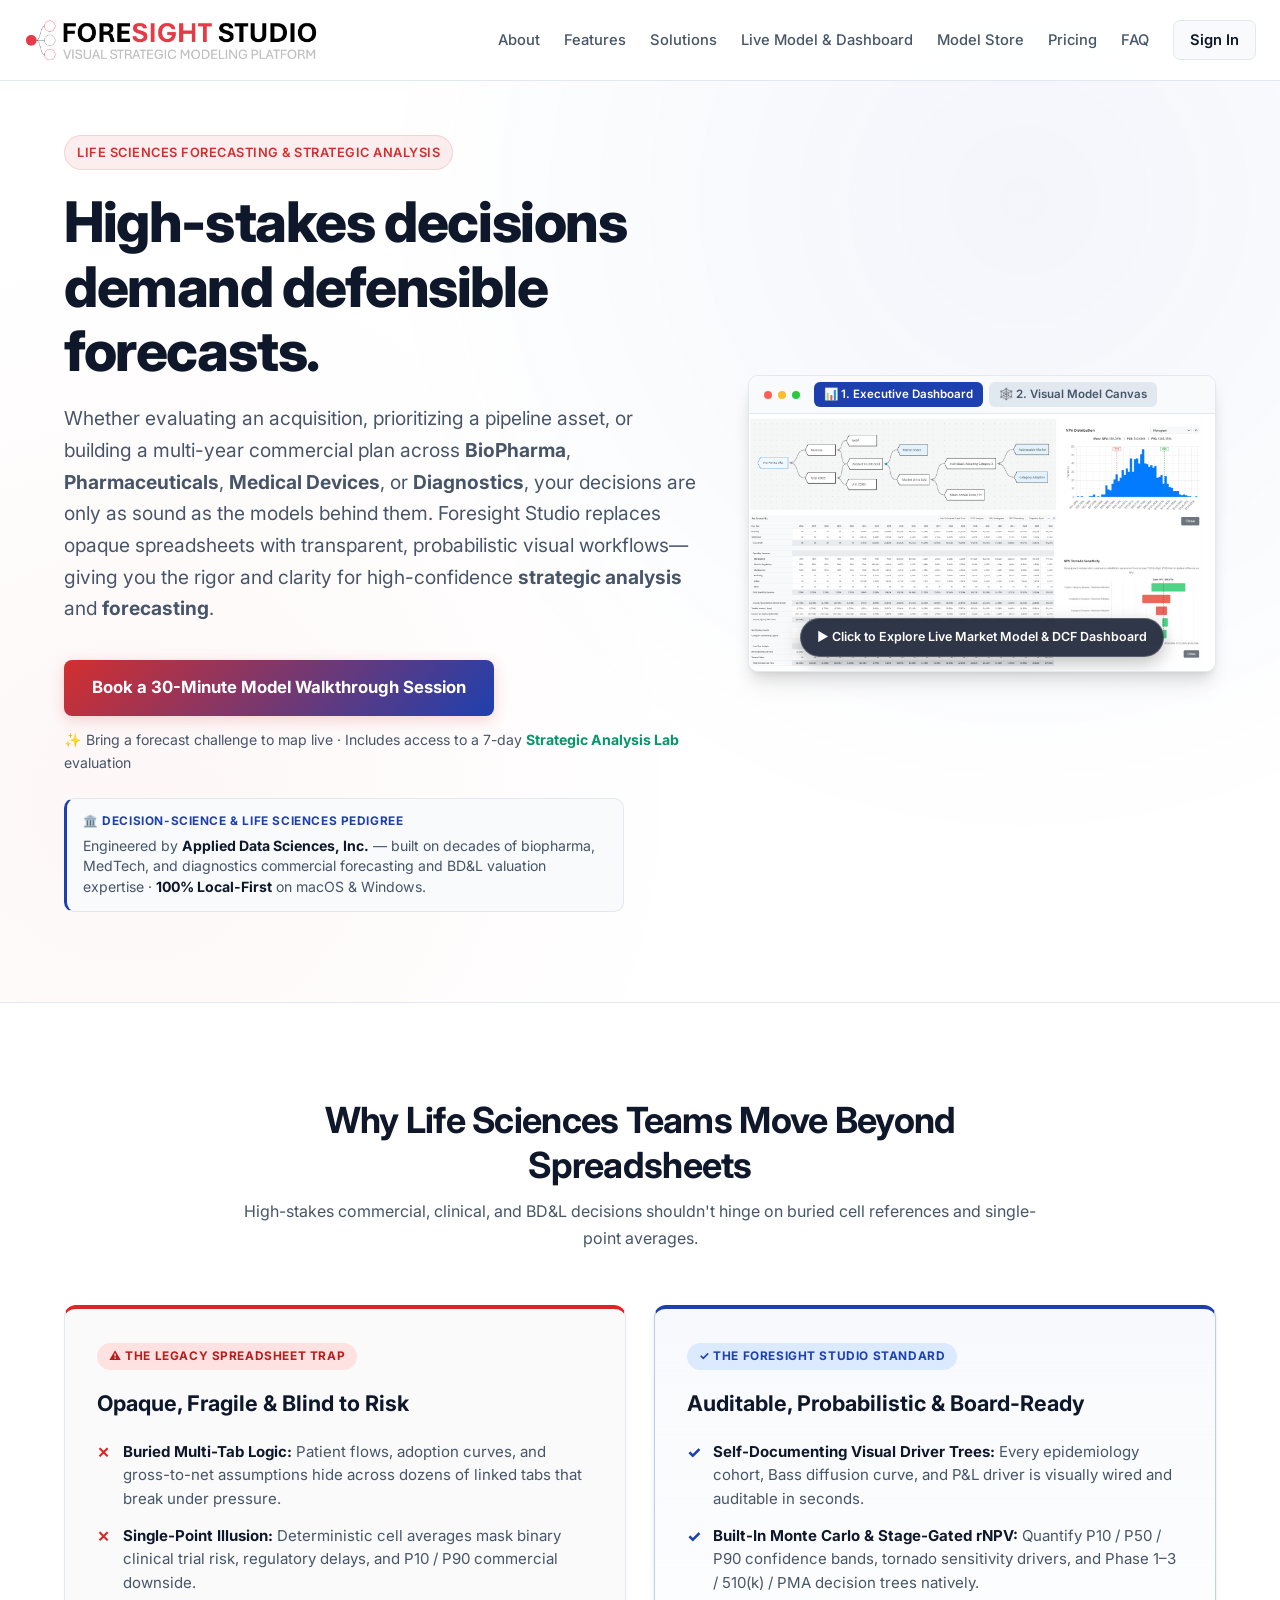
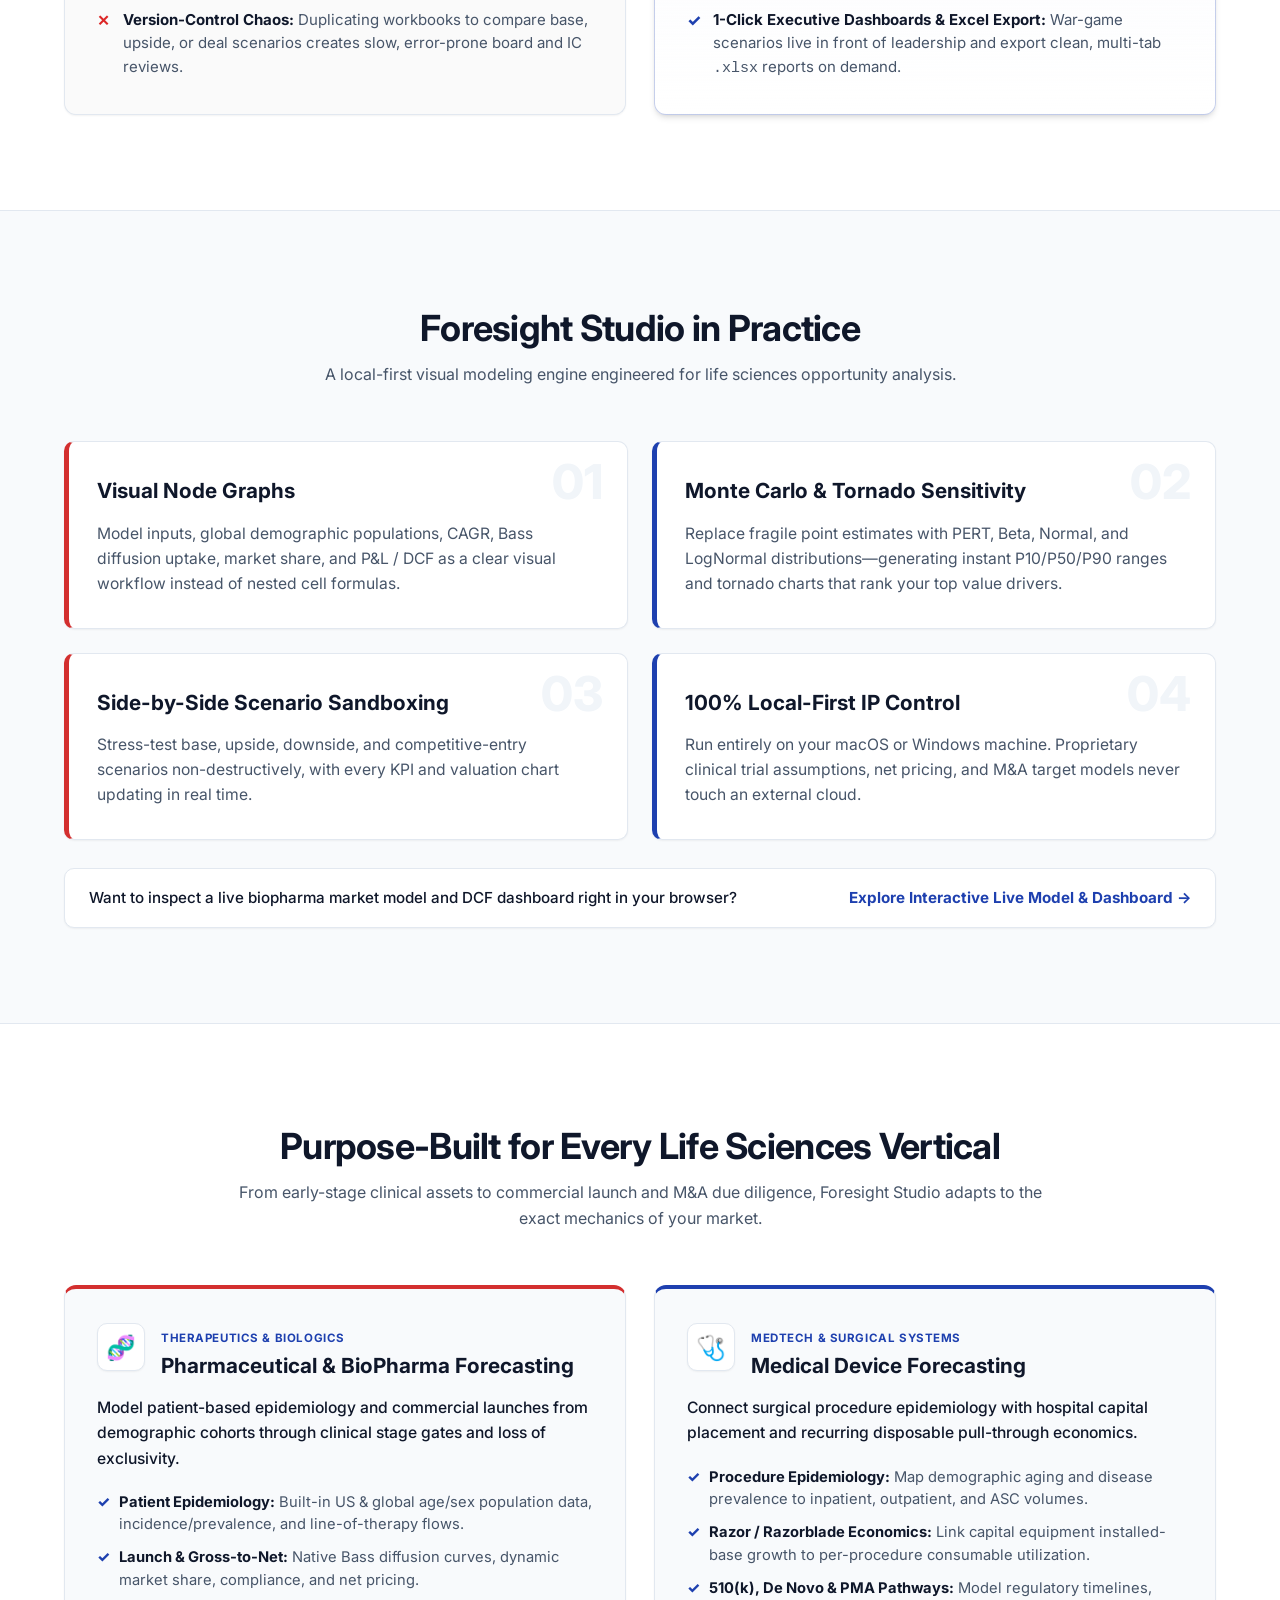
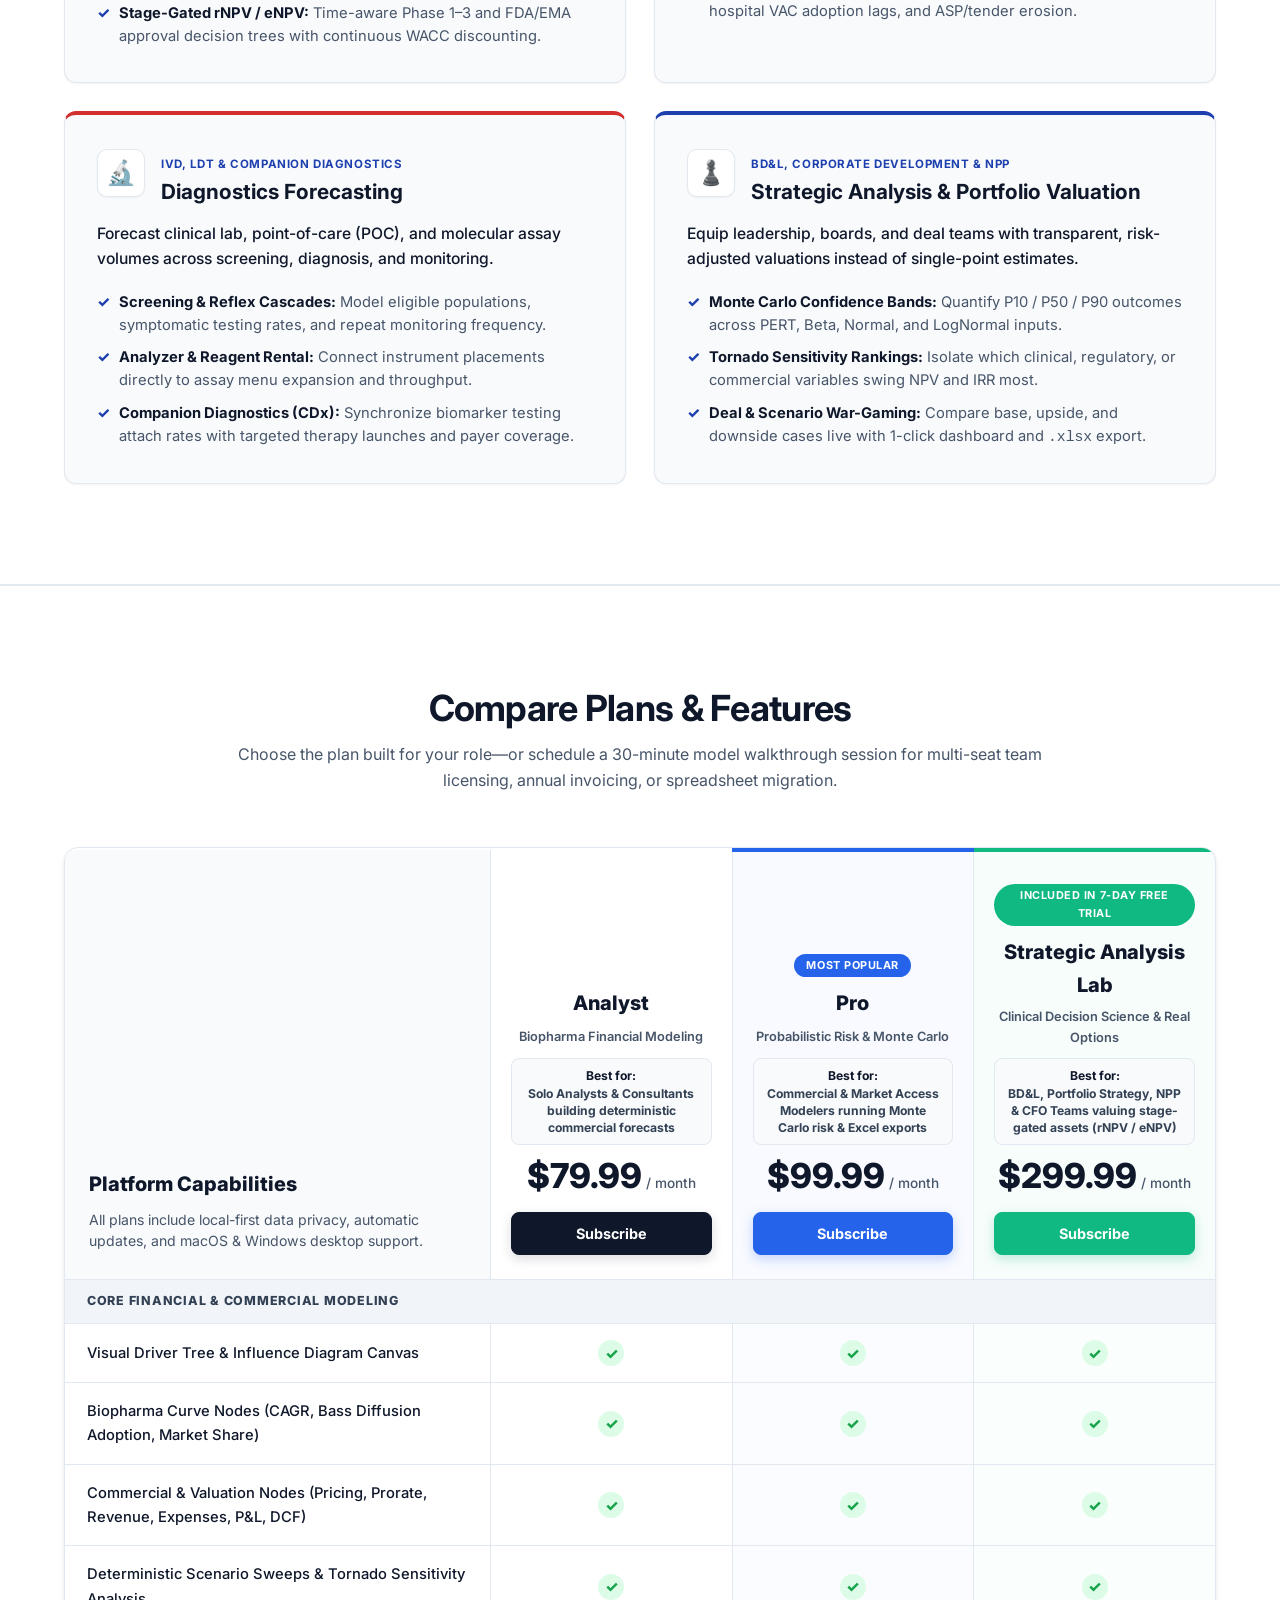
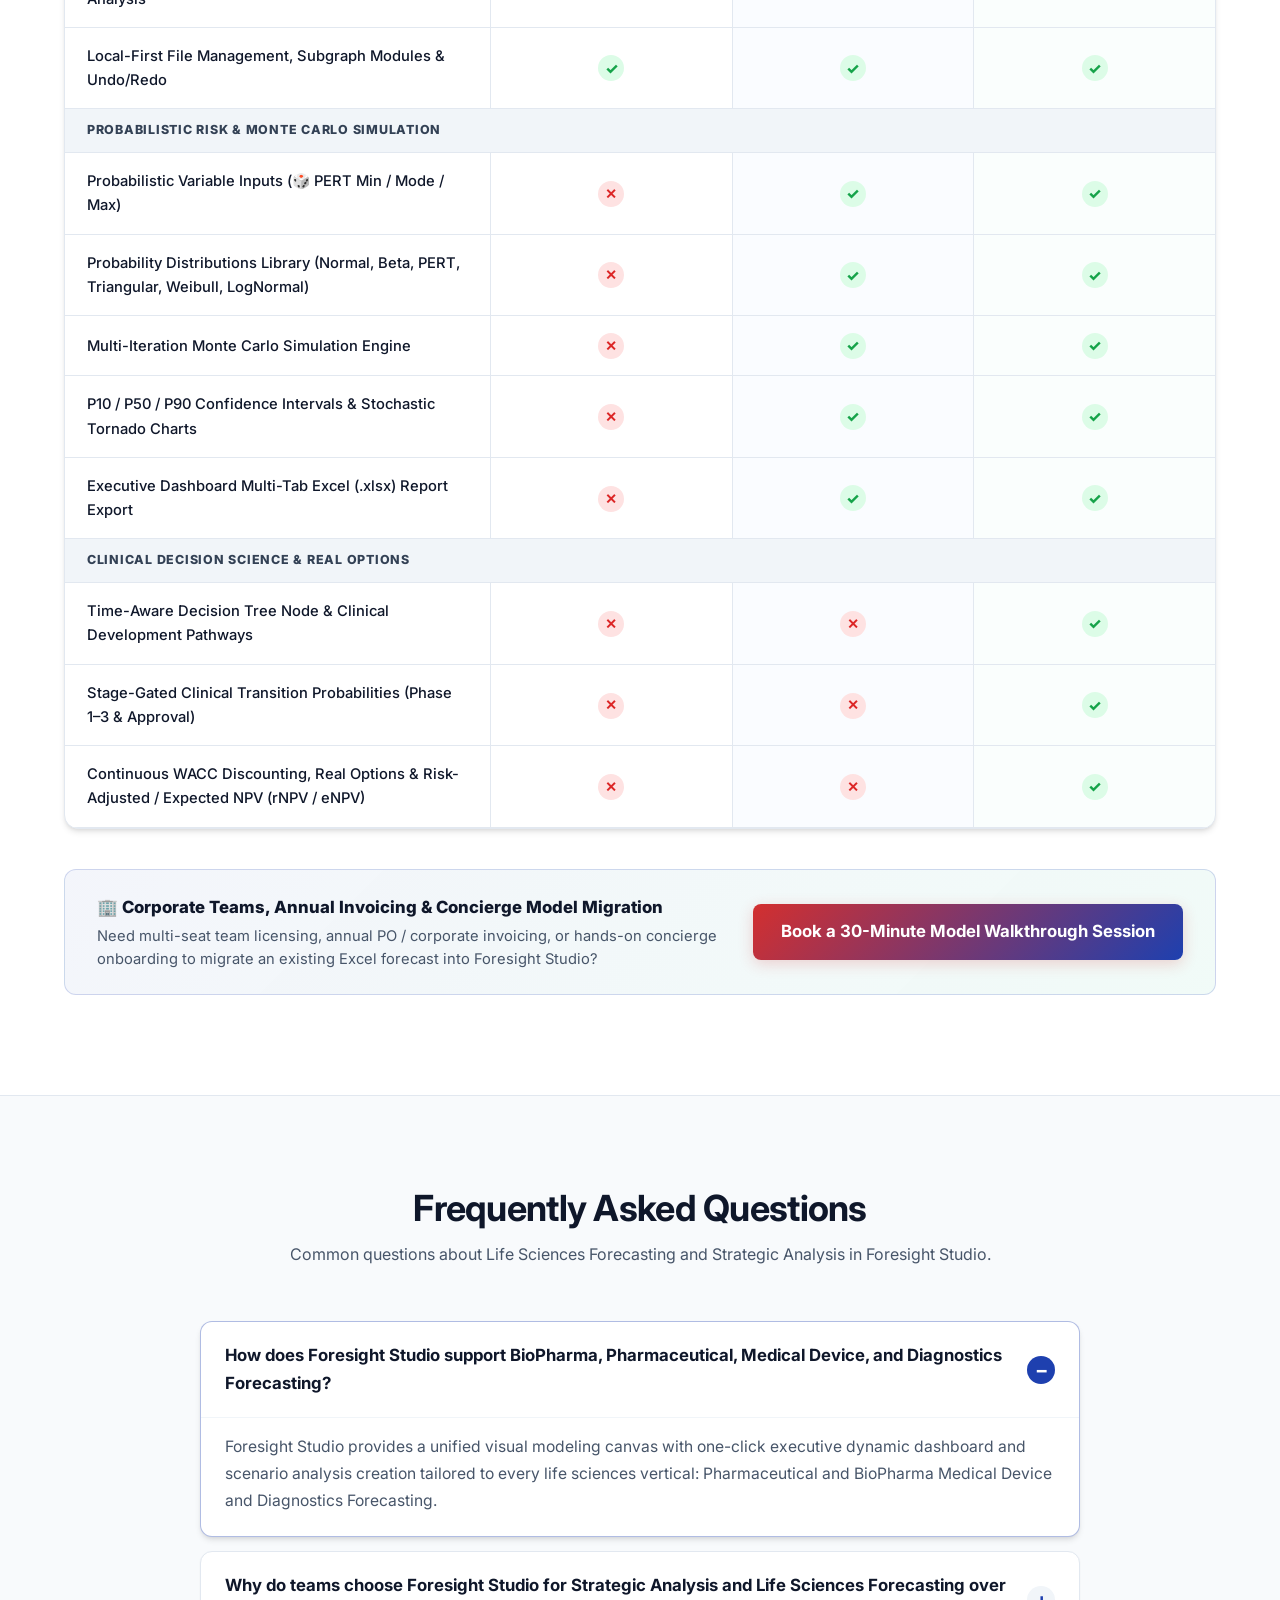
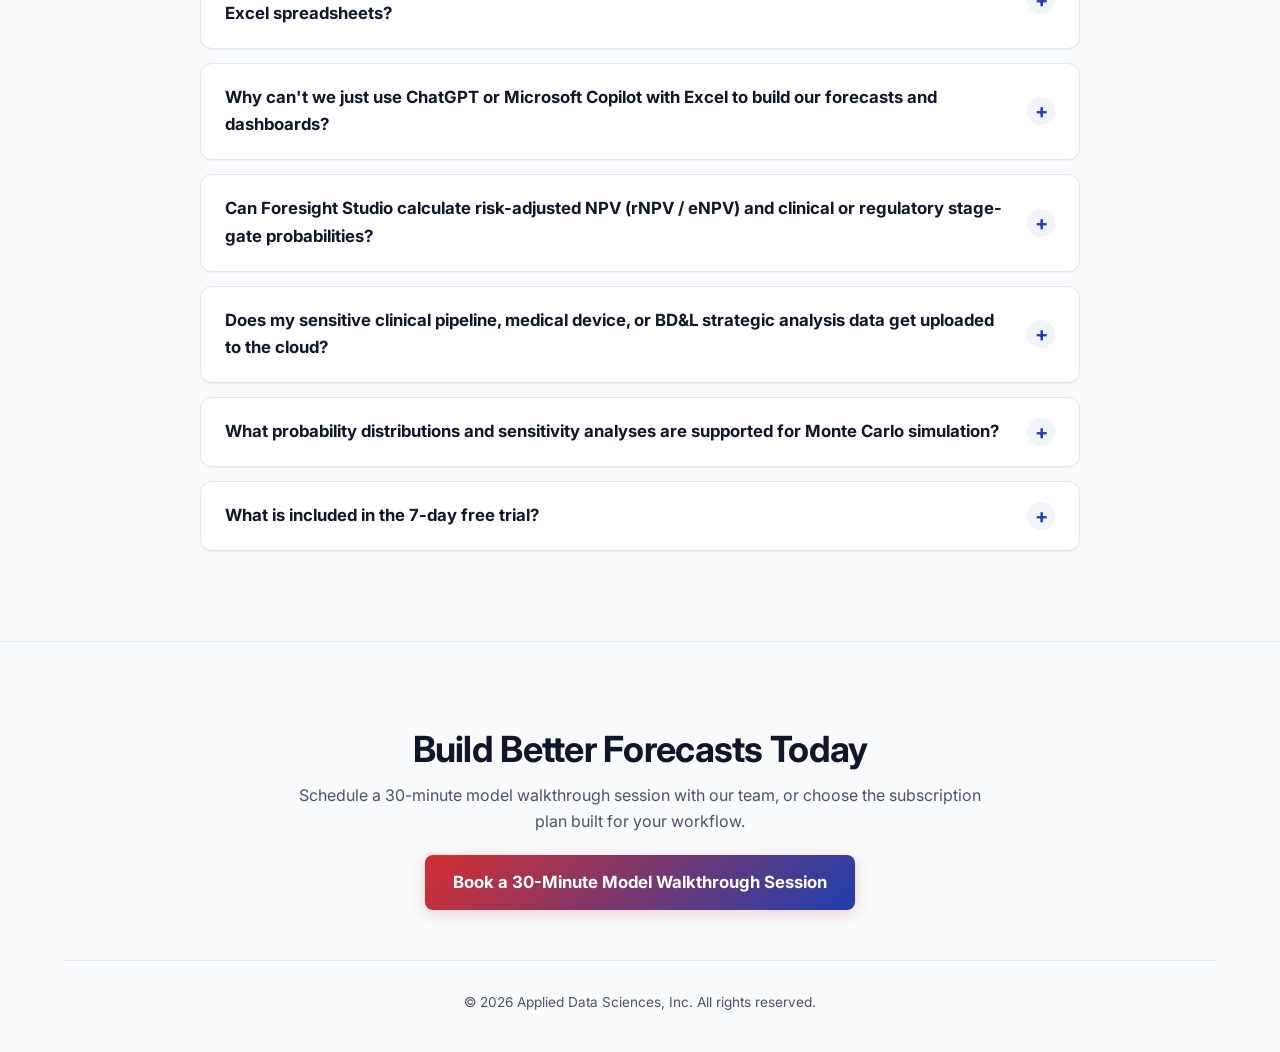
==== commit 36d0141a: "Add role-based Best For pricing tags and corporate/annual/migration banner (Item 3)" ====
--- a/index.html
+++ b/index.html
@@ -30,7 +30,7 @@
     <meta name="twitter:image" content="https://foresightstudio.io/assets/fss_screen_shots.png">
 
     <link rel="icon" type="image/png" href="assets/FSFavicon.png">
-    <link rel="stylesheet" href="style.css?v=11">
+    <link rel="stylesheet" href="style.css?v=12">
     <link rel="preconnect" href="https://fonts.googleapis.com">
     <link rel="preconnect" href="https://fonts.gstatic.com" crossorigin>
     <link href="https://fonts.googleapis.com/css2?family=Inter:wght@400;500;600;700;800&display=swap" rel="stylesheet">
@@ -434,9 +434,9 @@
     <!-- Pricing Section -->
     <section id="pricing" class="pricing-section">
         <div class="container">
-            <div class="section-header">
+            <div class="section-header" style="max-width: 820px;">
                 <h2>Compare Plans &amp; Features</h2>
-                <p>Evaluate the complete <strong>Strategic Analysis Lab</strong> free for 7 days (no credit card required), or subscribe directly to any plan below.</p>
+                <p>Choose the plan built for your role—or schedule a 30-minute model walkthrough session for multi-seat team licensing, annual invoicing, or spreadsheet migration.</p>
             </div>
 
             <div class="pricing-table-wrapper">
@@ -451,6 +451,7 @@
                             <th class="pricing-tier-col-header">
                                 <div class="pricing-tier-name">Analyst</div>
                                 <div class="pricing-tier-tagline">Biopharma Financial Modeling</div>
+                                <div class="pricing-best-for"><strong>Best for:</strong> Solo Analysts &amp; Consultants building deterministic commercial forecasts</div>
                                 <div class="pricing-price-block">
                                     <span class="pricing-amount">$79.99</span>
                                     <span class="pricing-period">/ month</span>
@@ -462,6 +463,7 @@
                                 <div class="pricing-popular-badge">Most Popular</div>
                                 <div class="pricing-tier-name">Pro</div>
                                 <div class="pricing-tier-tagline">Probabilistic Risk &amp; Monte Carlo</div>
+                                <div class="pricing-best-for"><strong>Best for:</strong> Commercial &amp; Market Access Modelers running Monte Carlo risk &amp; Excel exports</div>
                                 <div class="pricing-price-block">
                                     <span class="pricing-amount">$99.99</span>
                                     <span class="pricing-period">/ month</span>
@@ -473,6 +475,7 @@
                                 <div class="pricing-lab-badge">Included in 7-Day Free Trial</div>
                                 <div class="pricing-tier-name">Strategic Analysis Lab</div>
                                 <div class="pricing-tier-tagline">Clinical Decision Science &amp; Real Options</div>
+                                <div class="pricing-best-for"><strong>Best for:</strong> BD&amp;L, Portfolio Strategy, NPP &amp; CFO Teams valuing stage-gated assets (rNPV / eNPV)</div>
                                 <div class="pricing-price-block">
                                     <span class="pricing-amount">$299.99</span>
                                     <span class="pricing-period">/ month</span>
@@ -577,7 +580,8 @@
 
             <div class="pricing-trial-banner">
                 <div class="pricing-trial-banner-text">
-                    <strong>Want a guided walkthrough before subscribing?</strong> Bring one forecast or valuation challenge and see it mapped live in <strong>Foresight Studio</strong>.
+                    <div class="pricing-banner-title">🏢 Corporate Teams, Annual Invoicing &amp; Concierge Model Migration</div>
+                    <div class="pricing-banner-sub">Need multi-seat team licensing, annual PO / corporate invoicing, or hands-on concierge onboarding to migrate an existing Excel forecast into Foresight Studio?</div>
                 </div>
                 <a href="https://calendly.com/michaelkubica/foresight-studio-live-demo" target="_blank" rel="noopener noreferrer" class="btn btn-hero-primary" onclick="if(window.posthog)posthog.capture('clicked_cta', { location: 'pricing_banner', cta: 'book_model_walkthrough' })">Book a 30-Minute Model Walkthrough Session</a>
             </div>
--- a/style.css
+++ b/style.css
@@ -885,11 +885,31 @@
     font-size: 0.8rem;
     font-weight: 600;
     color: var(--text-secondary);
+    margin-bottom: 10px;
+    min-height: 24px;
+    display: flex;
+    align-items: center;
+    justify-content: center;
+}
+
+.pricing-best-for {
+    font-size: 0.76rem;
+    line-height: 1.4;
+    color: #334155;
+    background-color: #f8fafc;
+    border: 1px solid #e2e8f0;
+    border-radius: 8px;
+    padding: 8px 10px;
     margin-bottom: 14px;
-    min-height: 36px;
-    display: flex;
-    align-items: center;
+    min-height: 54px;
+    display: flex;
+    flex-direction: column;
     justify-content: center;
+}
+
+.pricing-best-for strong {
+    color: var(--text-primary);
+    font-weight: 700;
 }
 
 .pricing-price-block {
@@ -1049,10 +1069,23 @@
 }
 
 .pricing-trial-banner-text {
-    font-size: 1rem;
+    font-size: 0.96rem;
     color: var(--text-primary);
     flex: 1;
     min-width: 280px;
+}
+
+.pricing-banner-title {
+    font-size: 1.05rem;
+    font-weight: 800;
+    color: var(--text-primary);
+    margin-bottom: 4px;
+}
+
+.pricing-banner-sub {
+    font-size: 0.92rem;
+    color: var(--text-secondary);
+    line-height: 1.5;
 }
 
 /* FAQ Section */
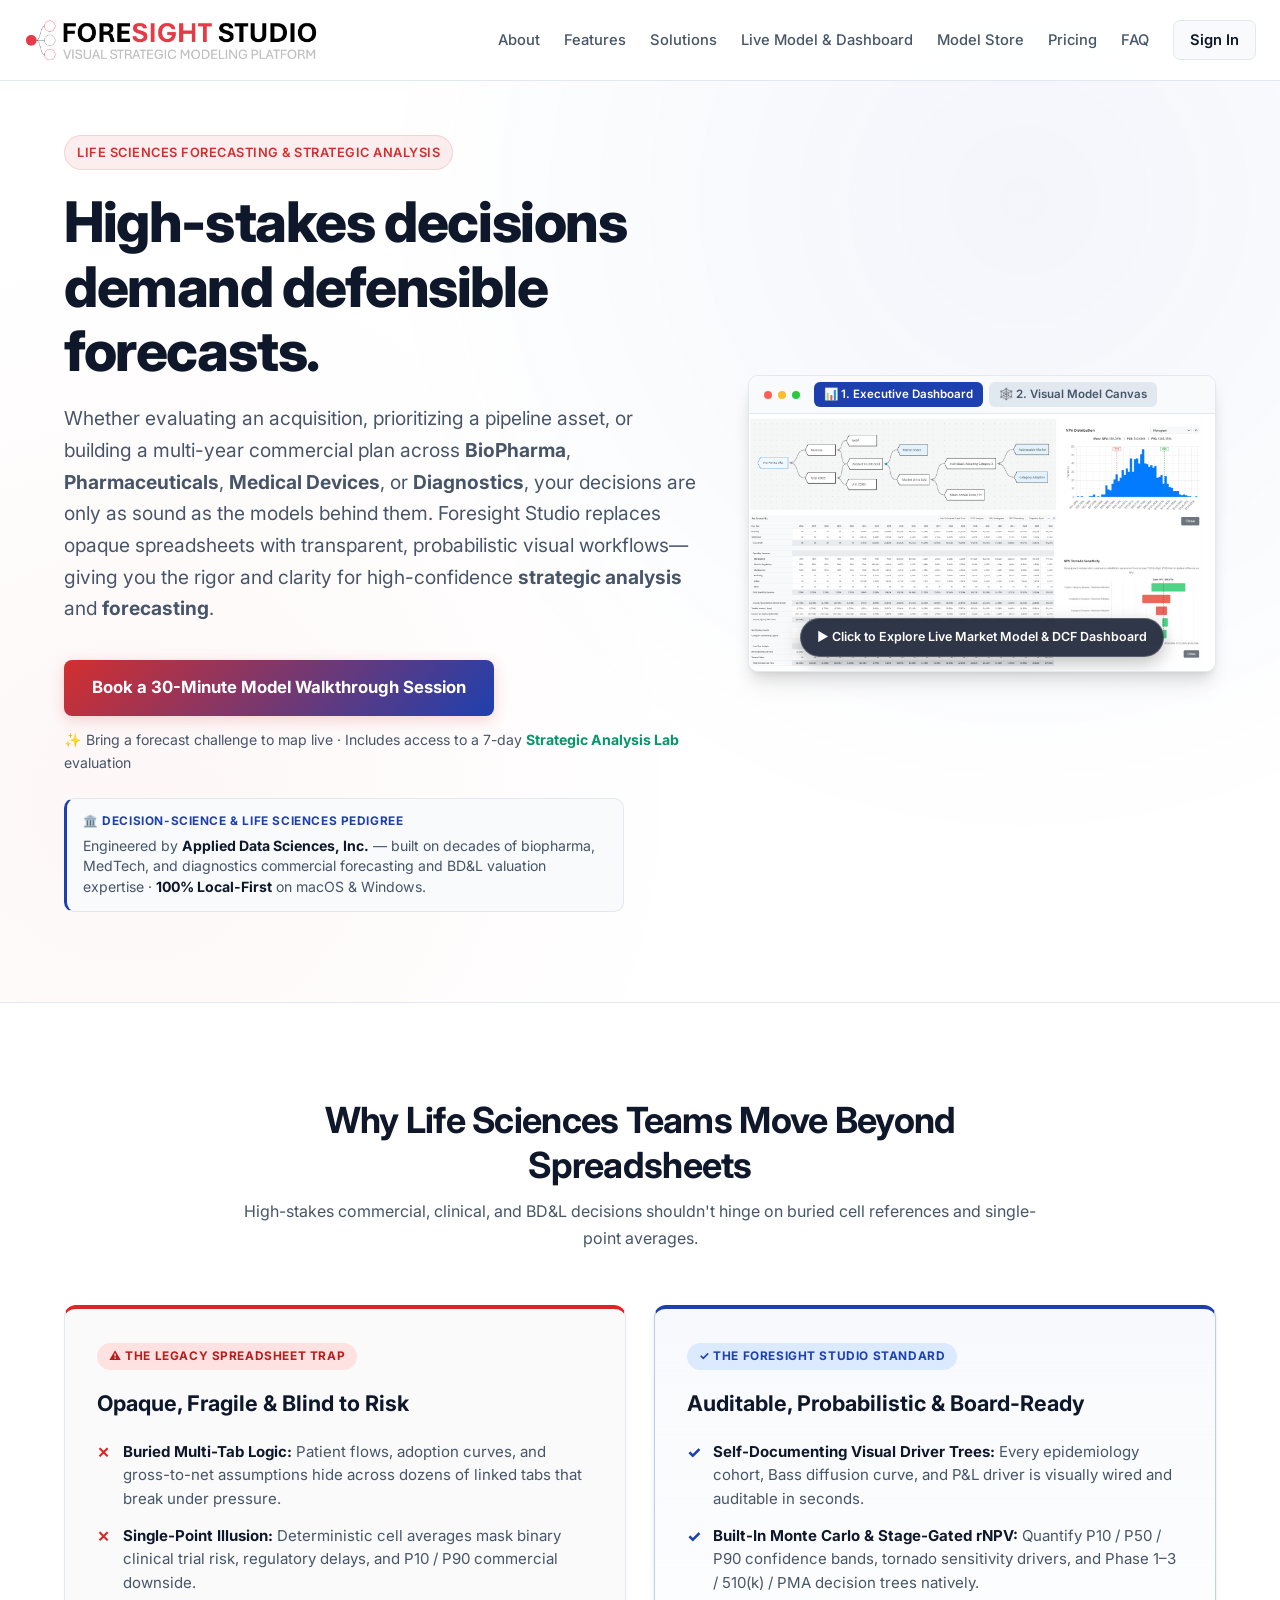
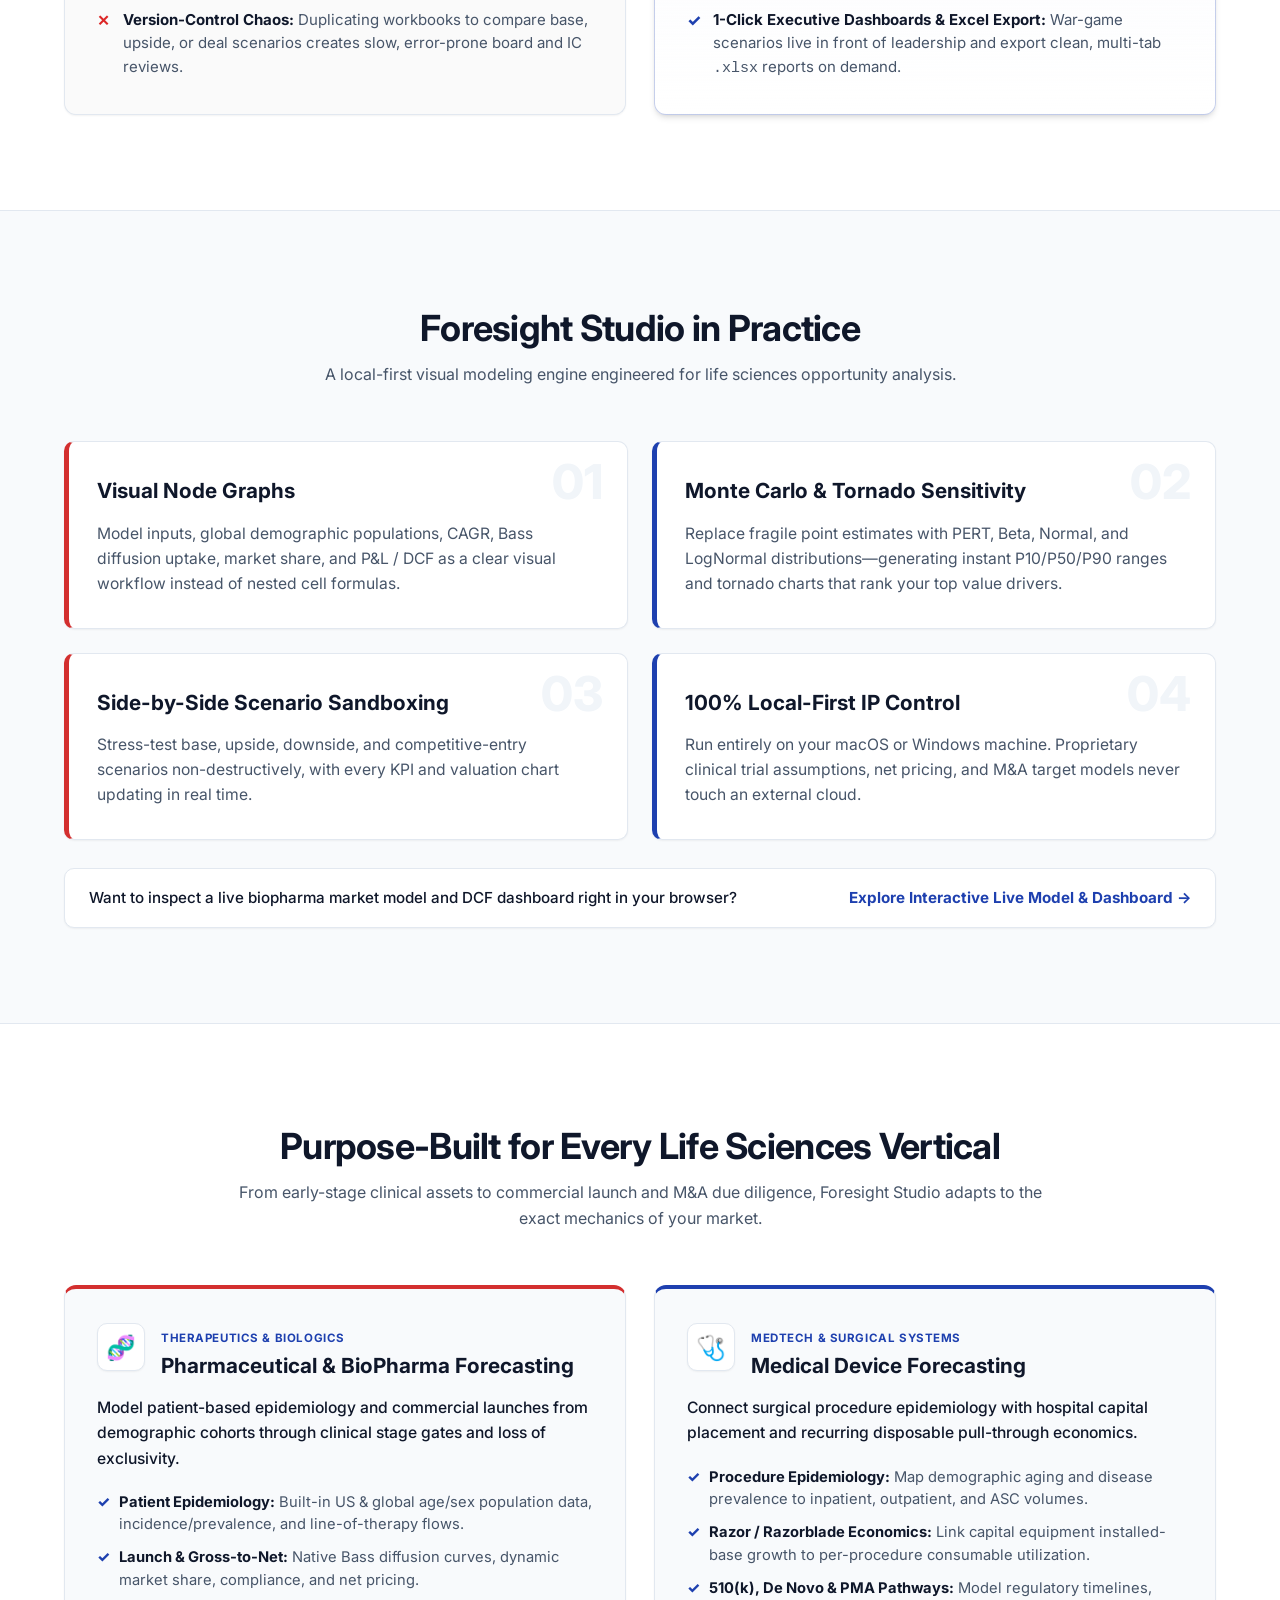
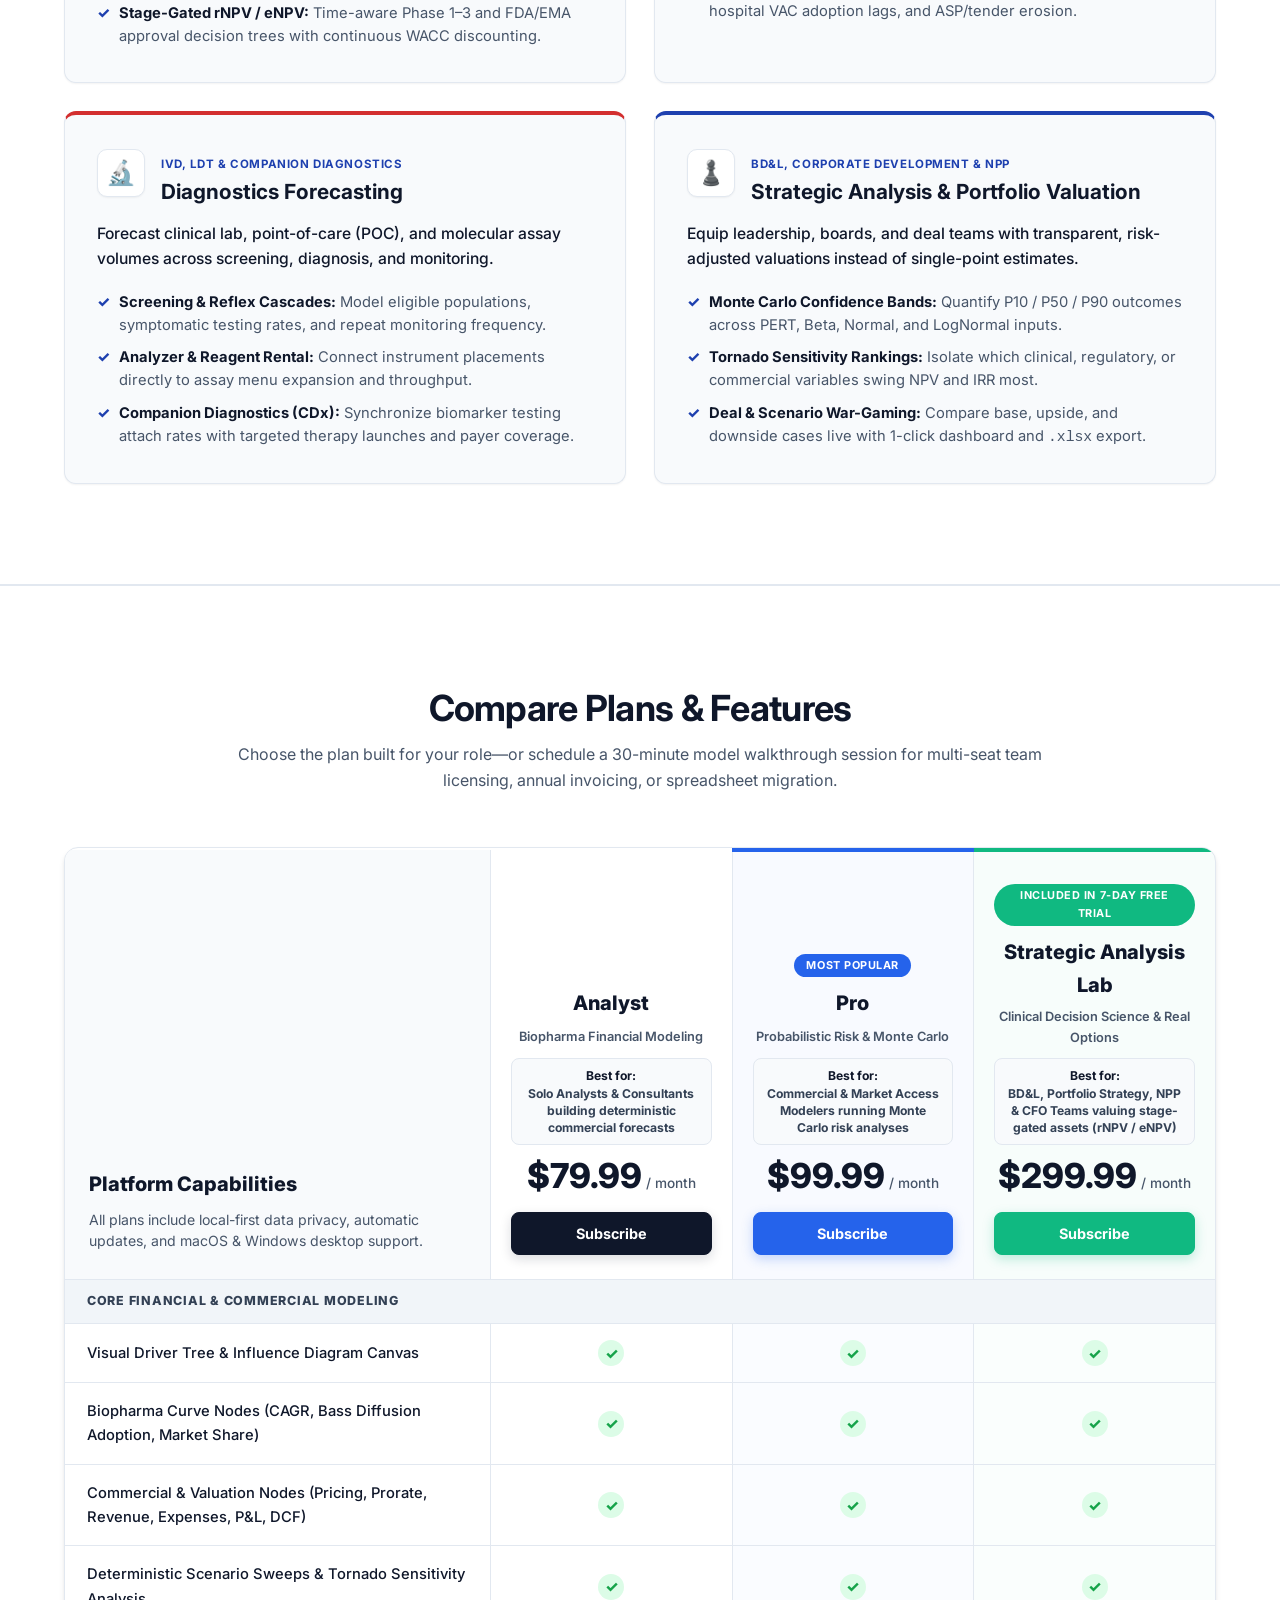
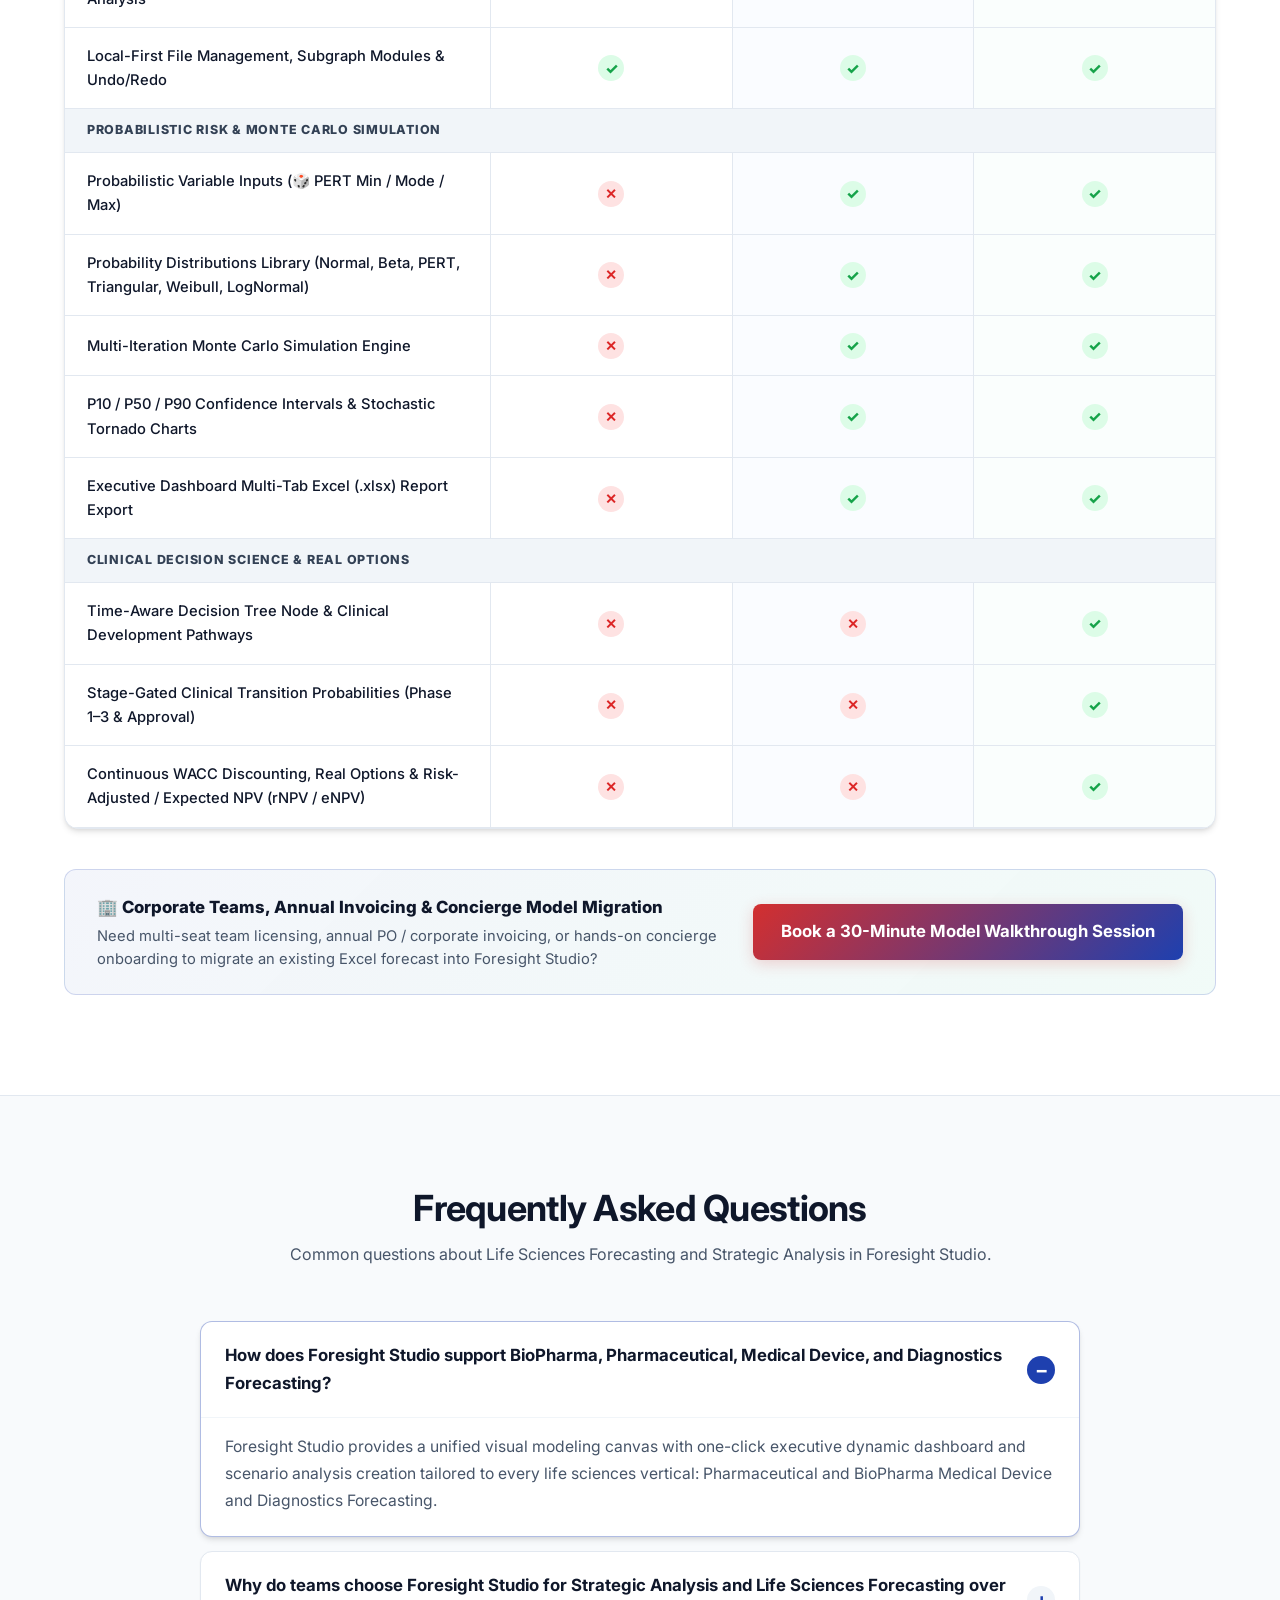
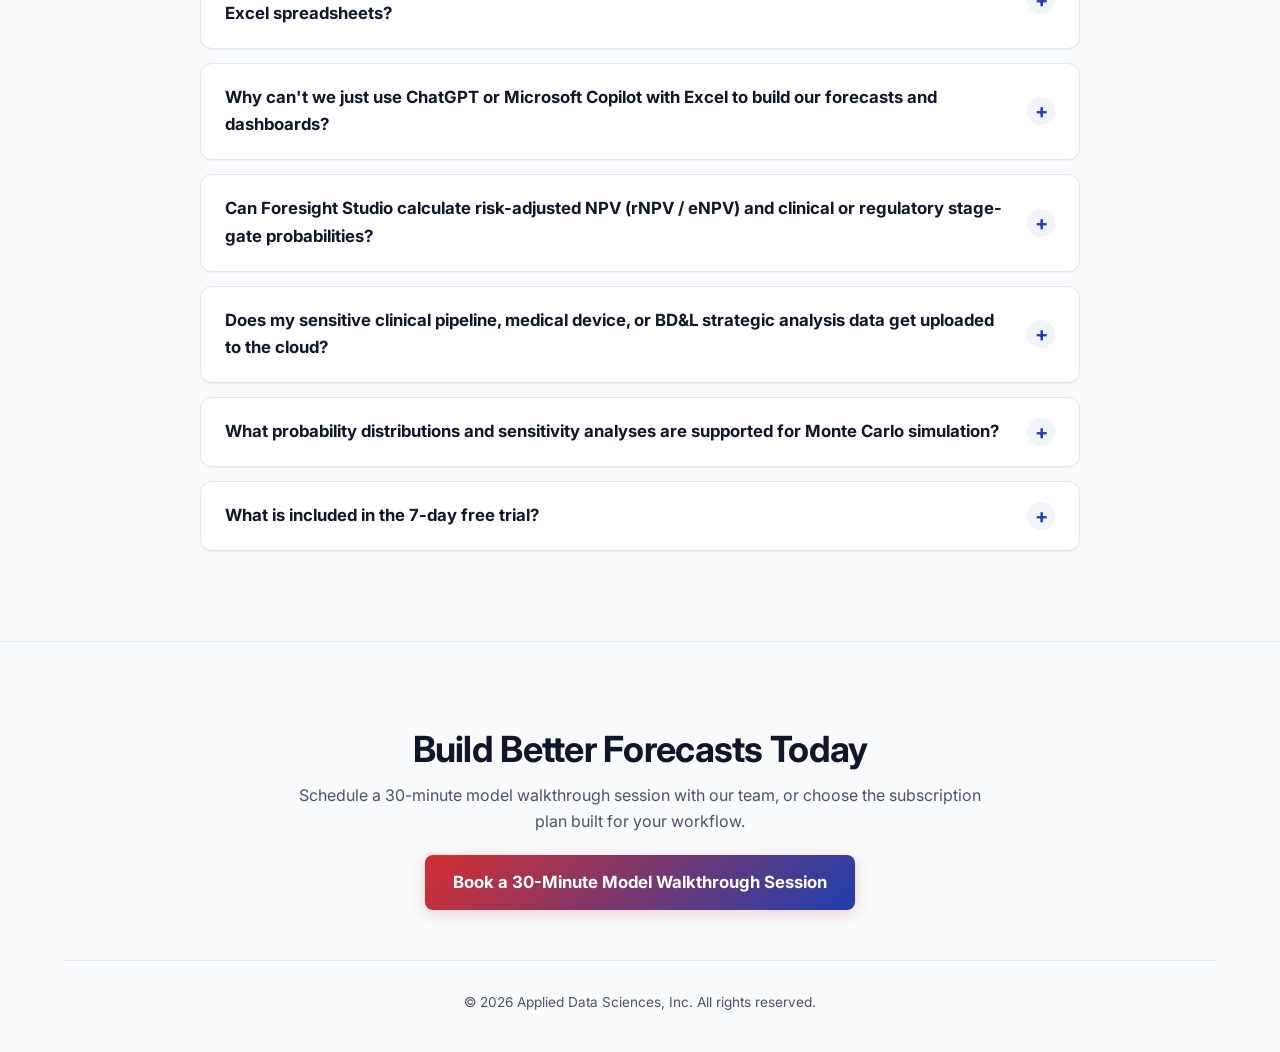
==== commit b290fe14: "Update Pro plan Best For description in pricing table" ====
--- a/index.html
+++ b/index.html
@@ -463,7 +463,7 @@
                                 <div class="pricing-popular-badge">Most Popular</div>
                                 <div class="pricing-tier-name">Pro</div>
                                 <div class="pricing-tier-tagline">Probabilistic Risk &amp; Monte Carlo</div>
-                                <div class="pricing-best-for"><strong>Best for:</strong> Commercial &amp; Market Access Modelers running Monte Carlo risk &amp; Excel exports</div>
+                                <div class="pricing-best-for"><strong>Best for:</strong> Commercial &amp; Market Access Modelers running Monte Carlo risk analyses</div>
                                 <div class="pricing-price-block">
                                     <span class="pricing-amount">$99.99</span>
                                     <span class="pricing-period">/ month</span>
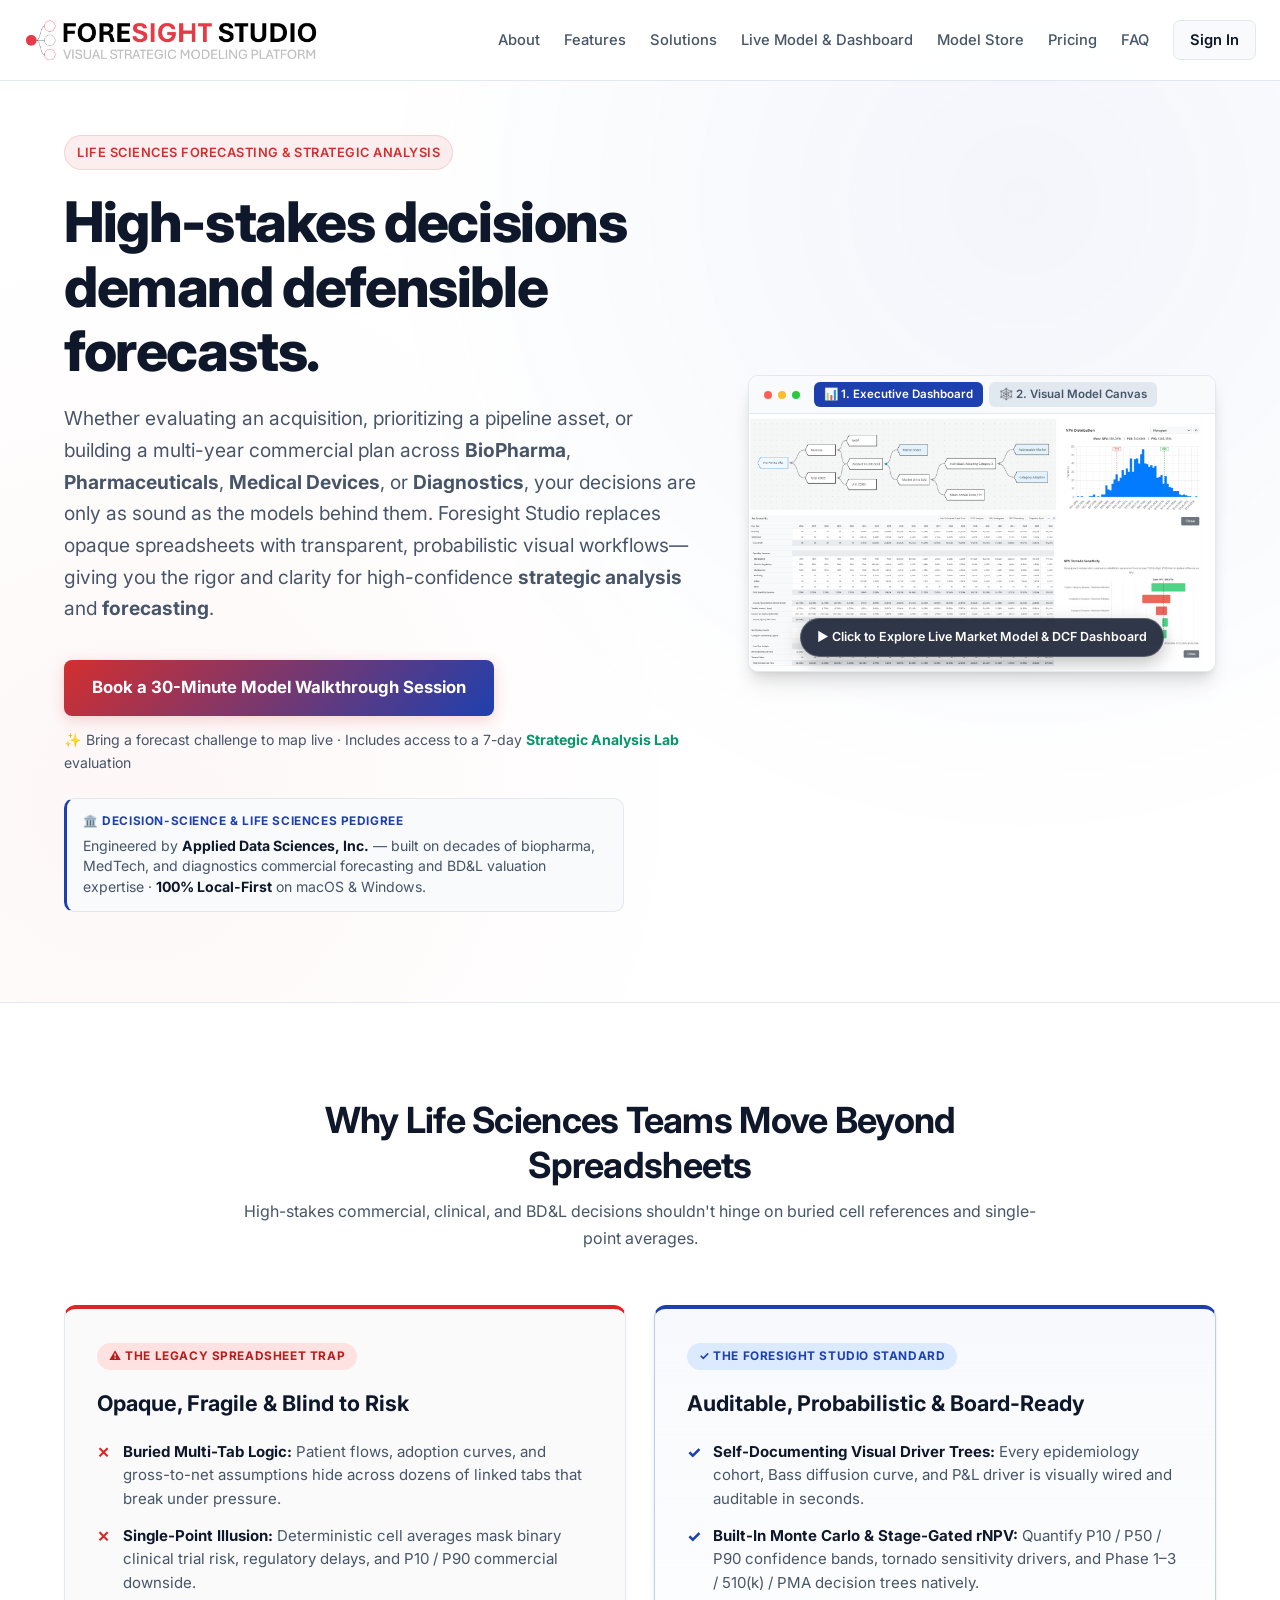
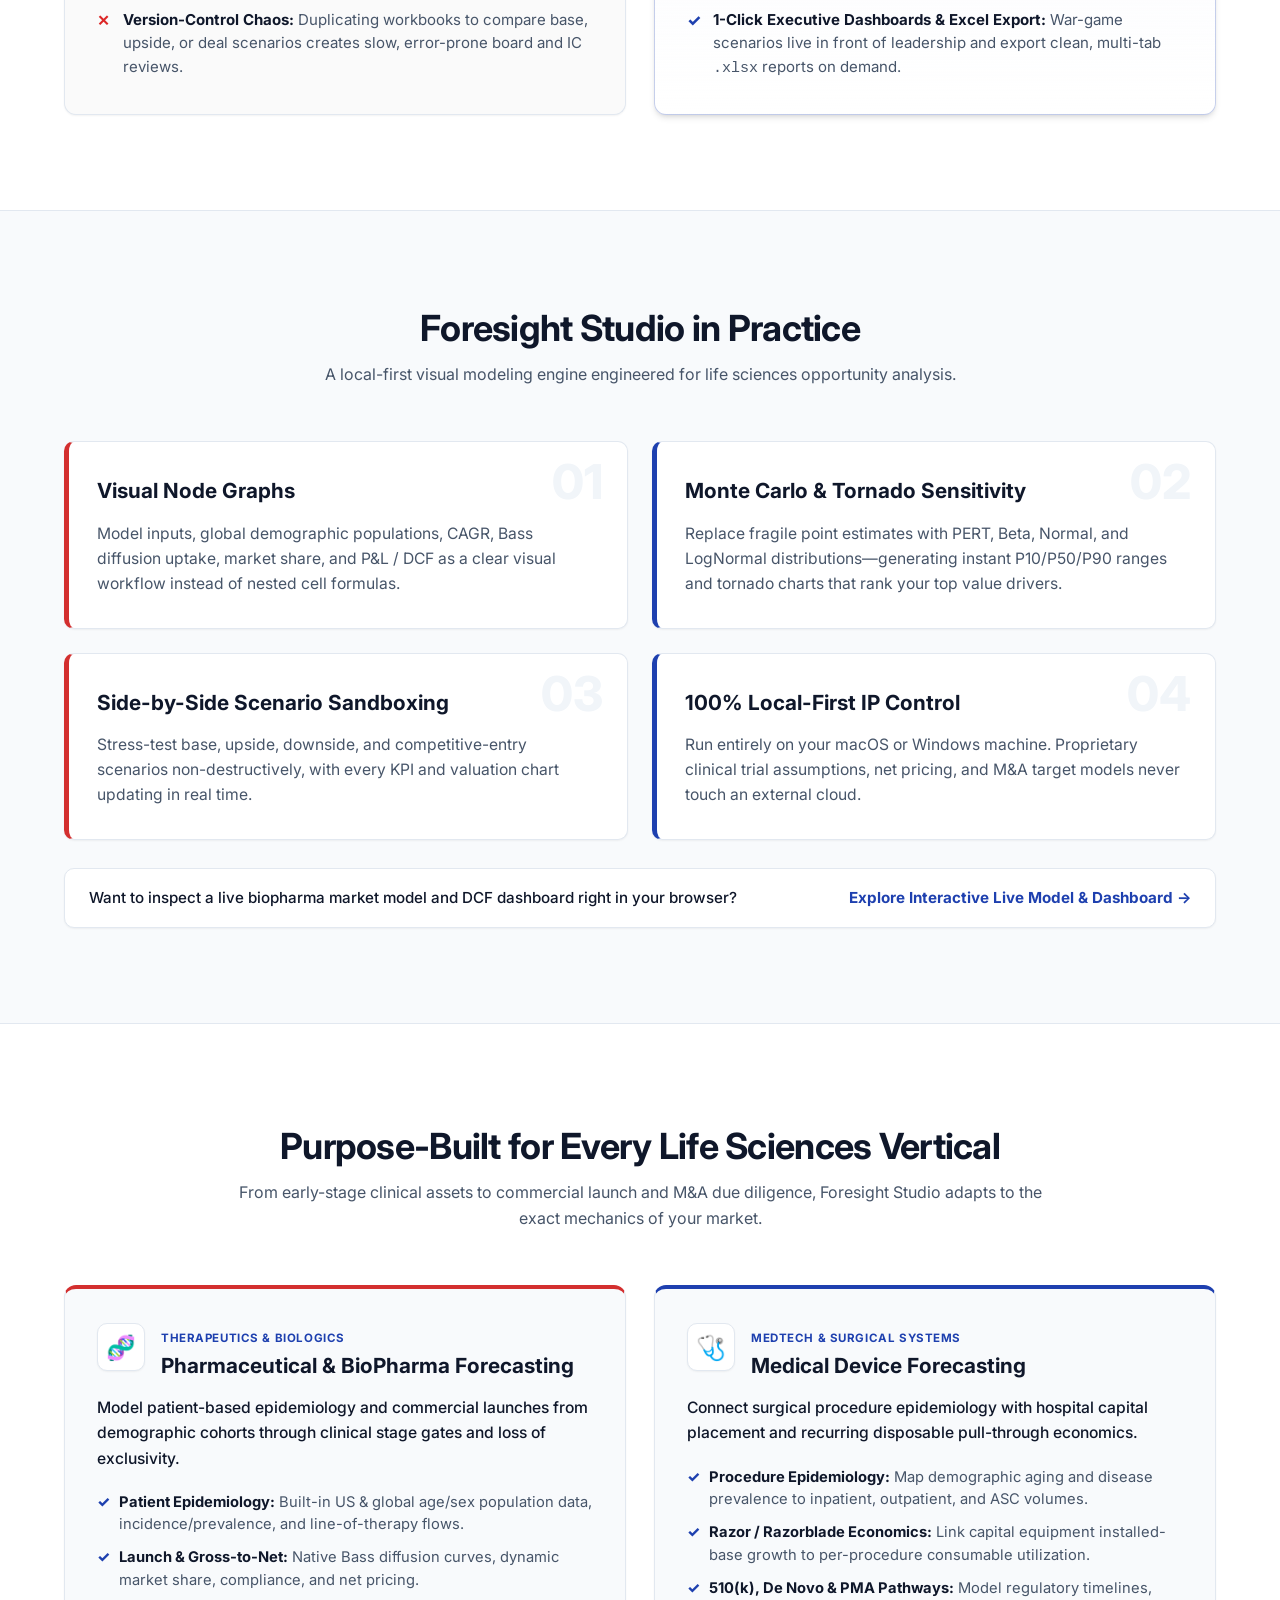
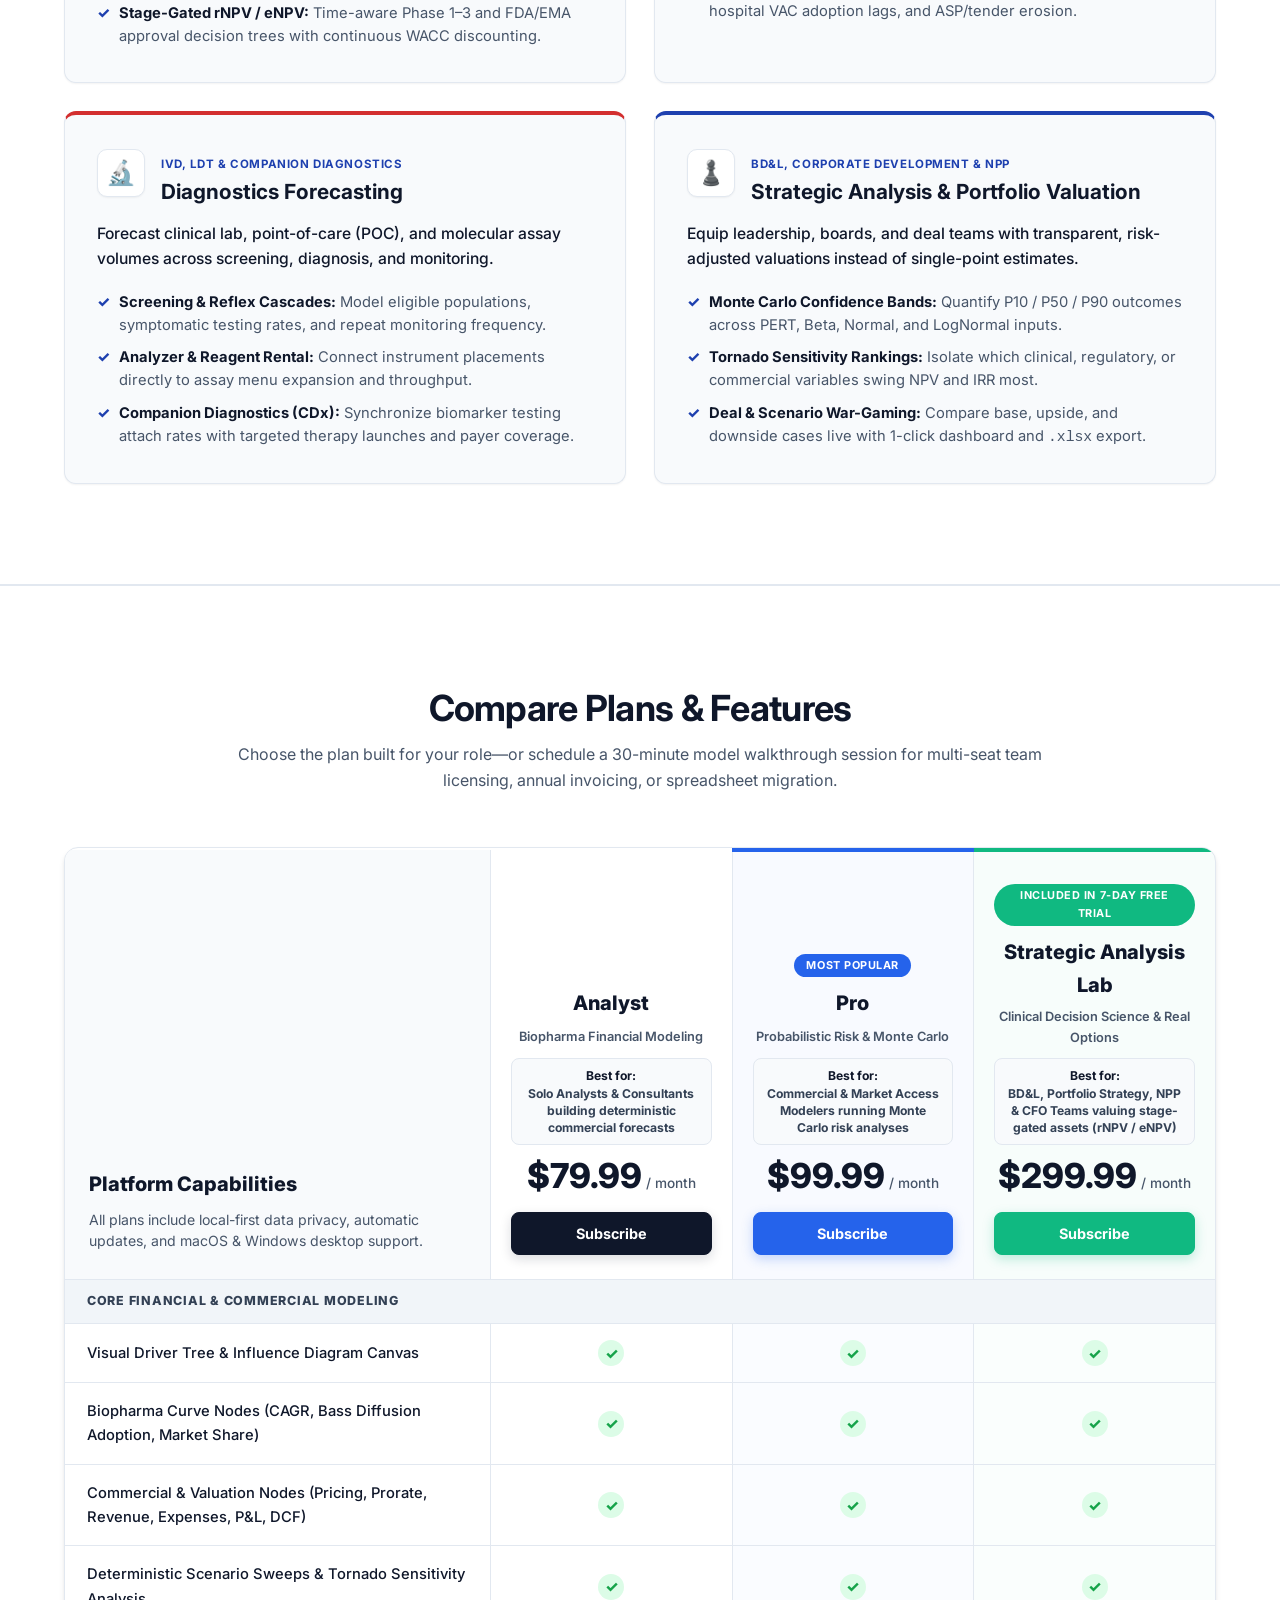
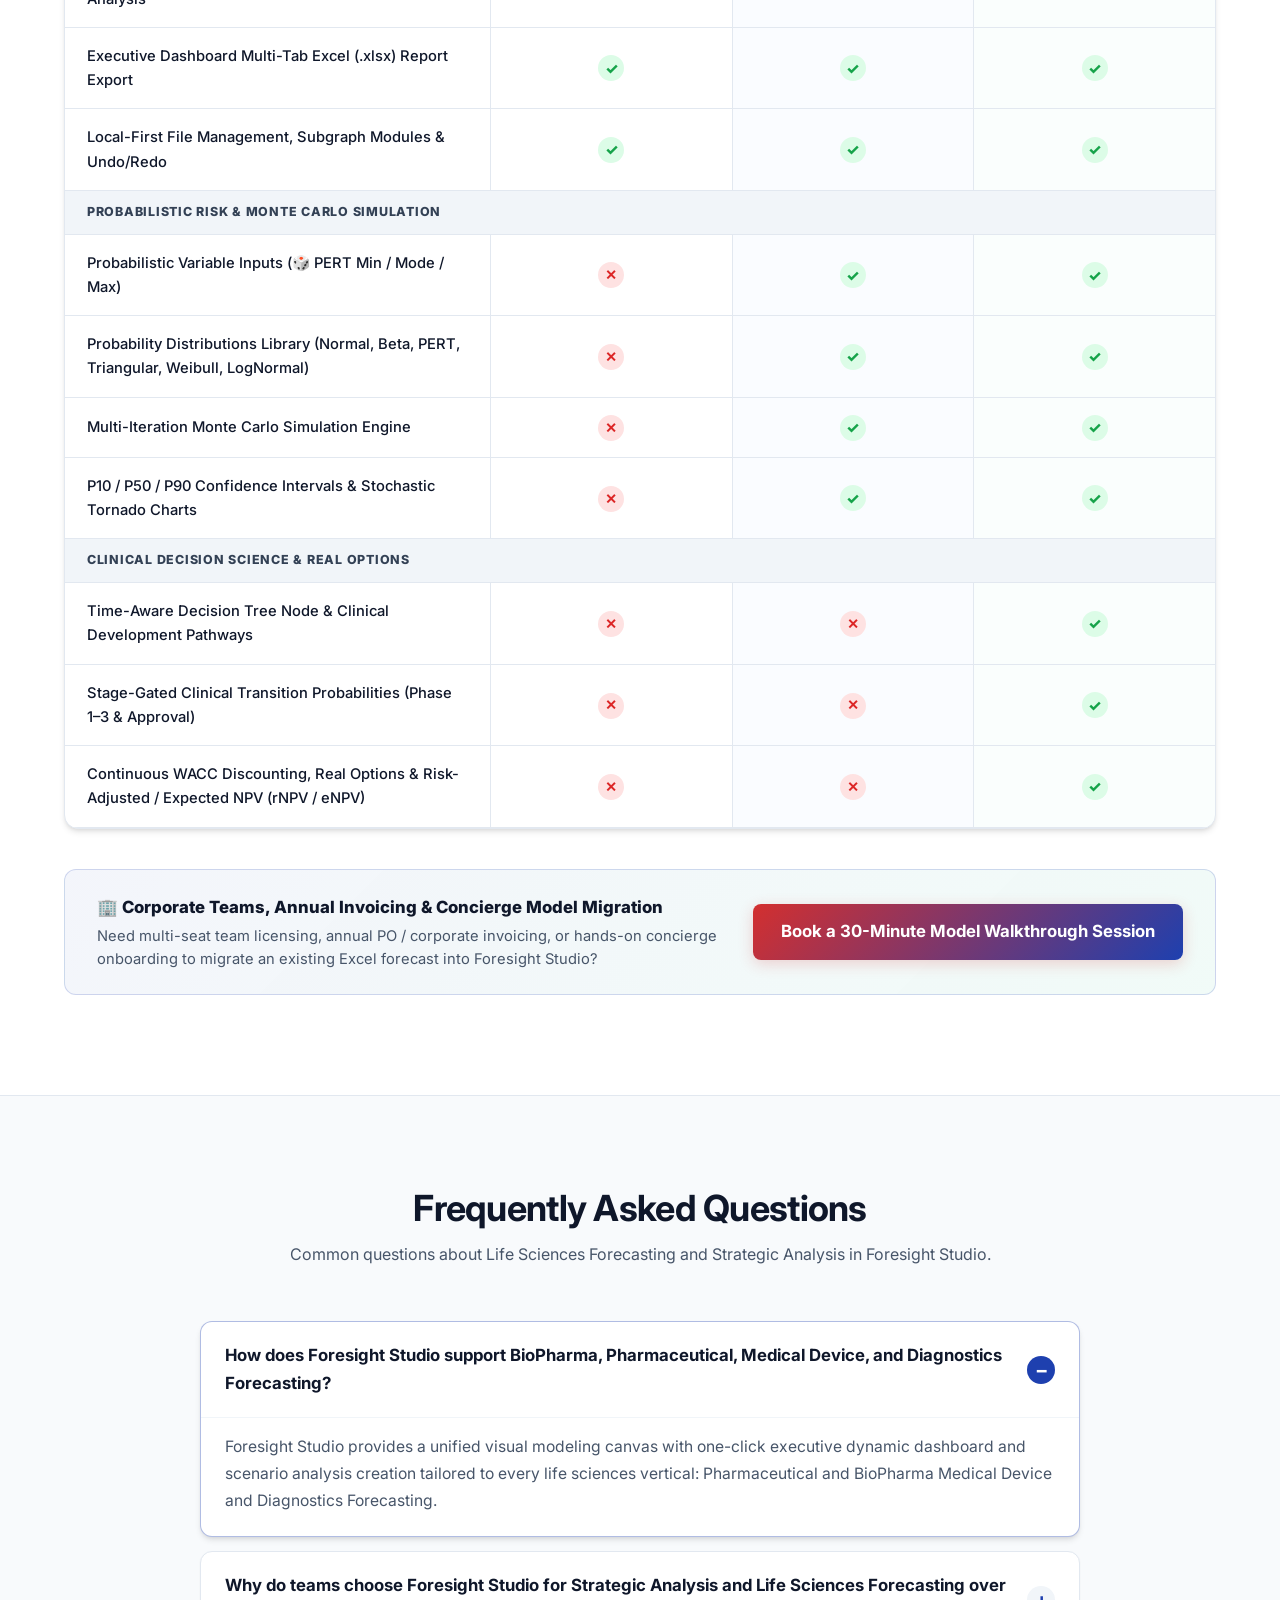
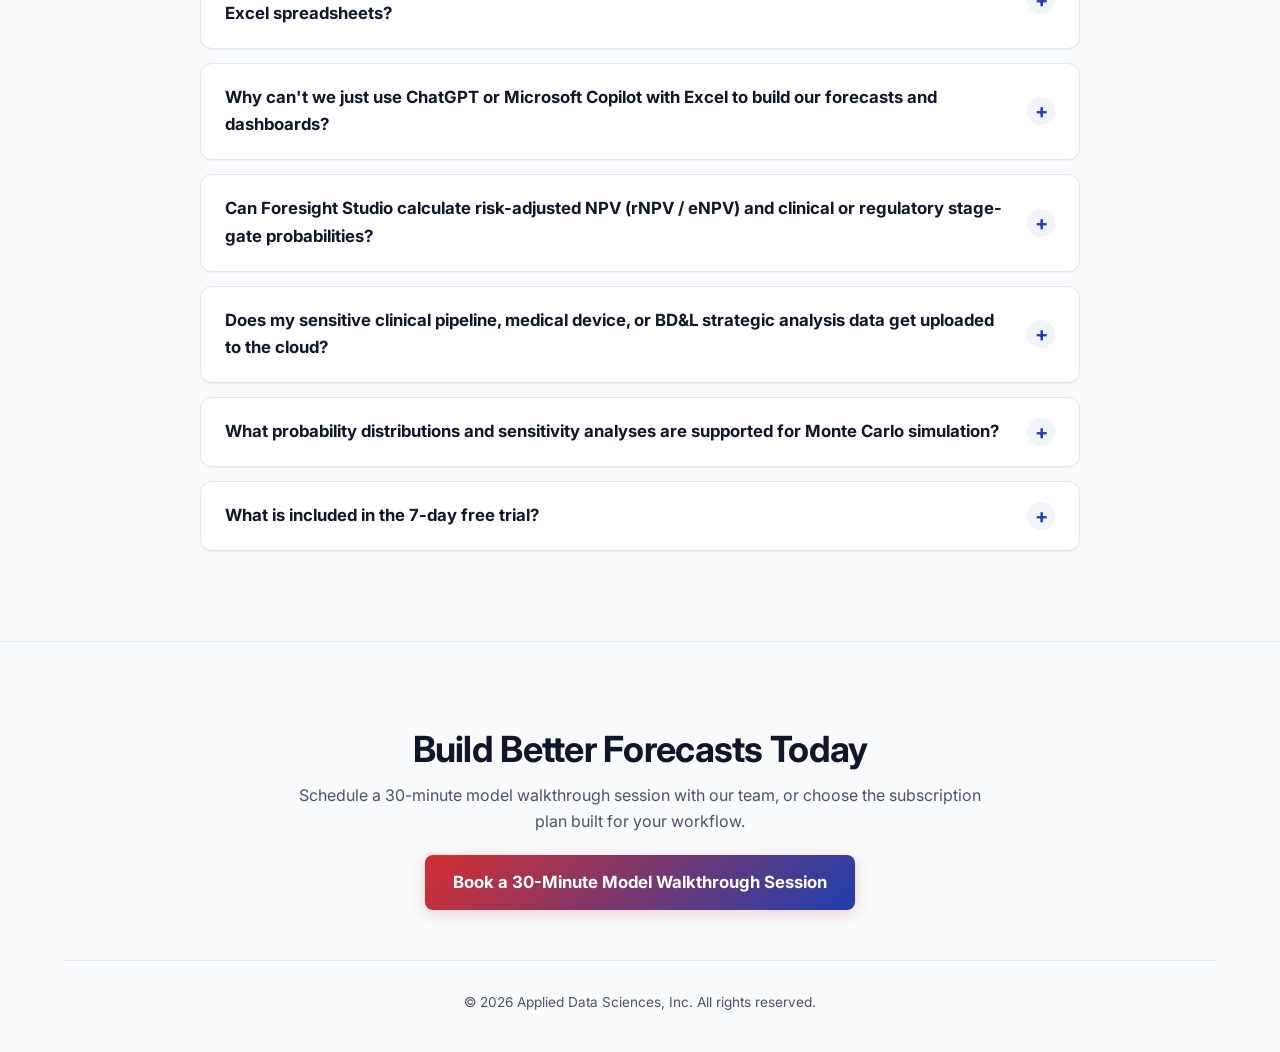
==== commit 49eb229e: "Include Executive Dashboard Multi-Tab Excel Export in all three plans" ====
--- a/index.html
+++ b/index.html
@@ -513,6 +513,12 @@
                             <td class="pricing-cell pricing-col-lab-cell"><span class="icon-check" aria-label="Included">&#10003;</span></td>
                         </tr>
                         <tr>
+                            <td class="pricing-feature-name">Executive Dashboard Multi-Tab Excel (.xlsx) Report Export</td>
+                            <td class="pricing-cell"><span class="icon-check" aria-label="Included">&#10003;</span></td>
+                            <td class="pricing-cell pricing-col-popular-cell"><span class="icon-check" aria-label="Included">&#10003;</span></td>
+                            <td class="pricing-cell pricing-col-lab-cell"><span class="icon-check" aria-label="Included">&#10003;</span></td>
+                        </tr>
+                        <tr>
                             <td class="pricing-feature-name">Local-First File Management, Subgraph Modules &amp; Undo/Redo</td>
                             <td class="pricing-cell"><span class="icon-check" aria-label="Included">&#10003;</span></td>
                             <td class="pricing-cell pricing-col-popular-cell"><span class="icon-check" aria-label="Included">&#10003;</span></td>
@@ -542,12 +548,6 @@
                         </tr>
                         <tr>
                             <td class="pricing-feature-name">P10 / P50 / P90 Confidence Intervals &amp; Stochastic Tornado Charts</td>
-                            <td class="pricing-cell"><span class="icon-cross" aria-label="Not included">&#10005;</span></td>
-                            <td class="pricing-cell pricing-col-popular-cell"><span class="icon-check" aria-label="Included">&#10003;</span></td>
-                            <td class="pricing-cell pricing-col-lab-cell"><span class="icon-check" aria-label="Included">&#10003;</span></td>
-                        </tr>
-                        <tr>
-                            <td class="pricing-feature-name">Executive Dashboard Multi-Tab Excel (.xlsx) Report Export</td>
                             <td class="pricing-cell"><span class="icon-cross" aria-label="Not included">&#10005;</span></td>
                             <td class="pricing-cell pricing-col-popular-cell"><span class="icon-check" aria-label="Included">&#10003;</span></td>
                             <td class="pricing-cell pricing-col-lab-cell"><span class="icon-check" aria-label="Included">&#10003;</span></td>
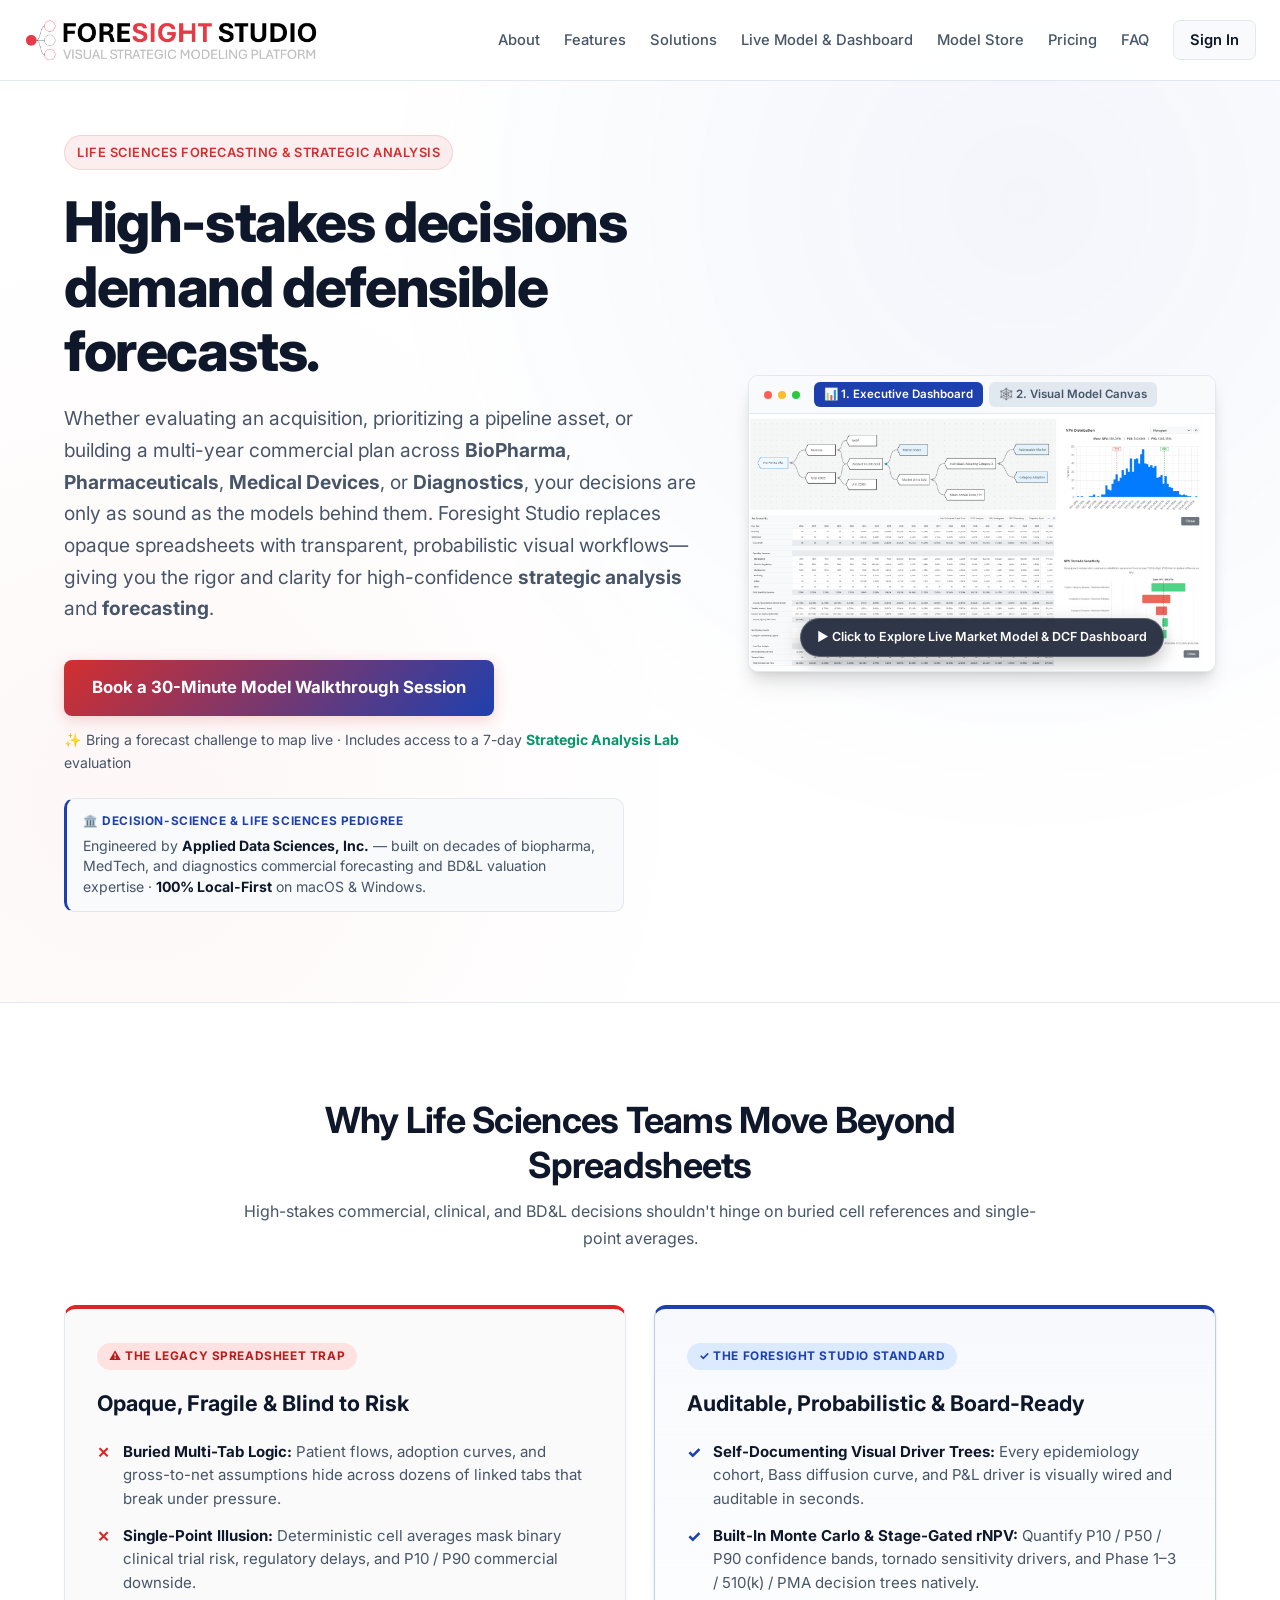
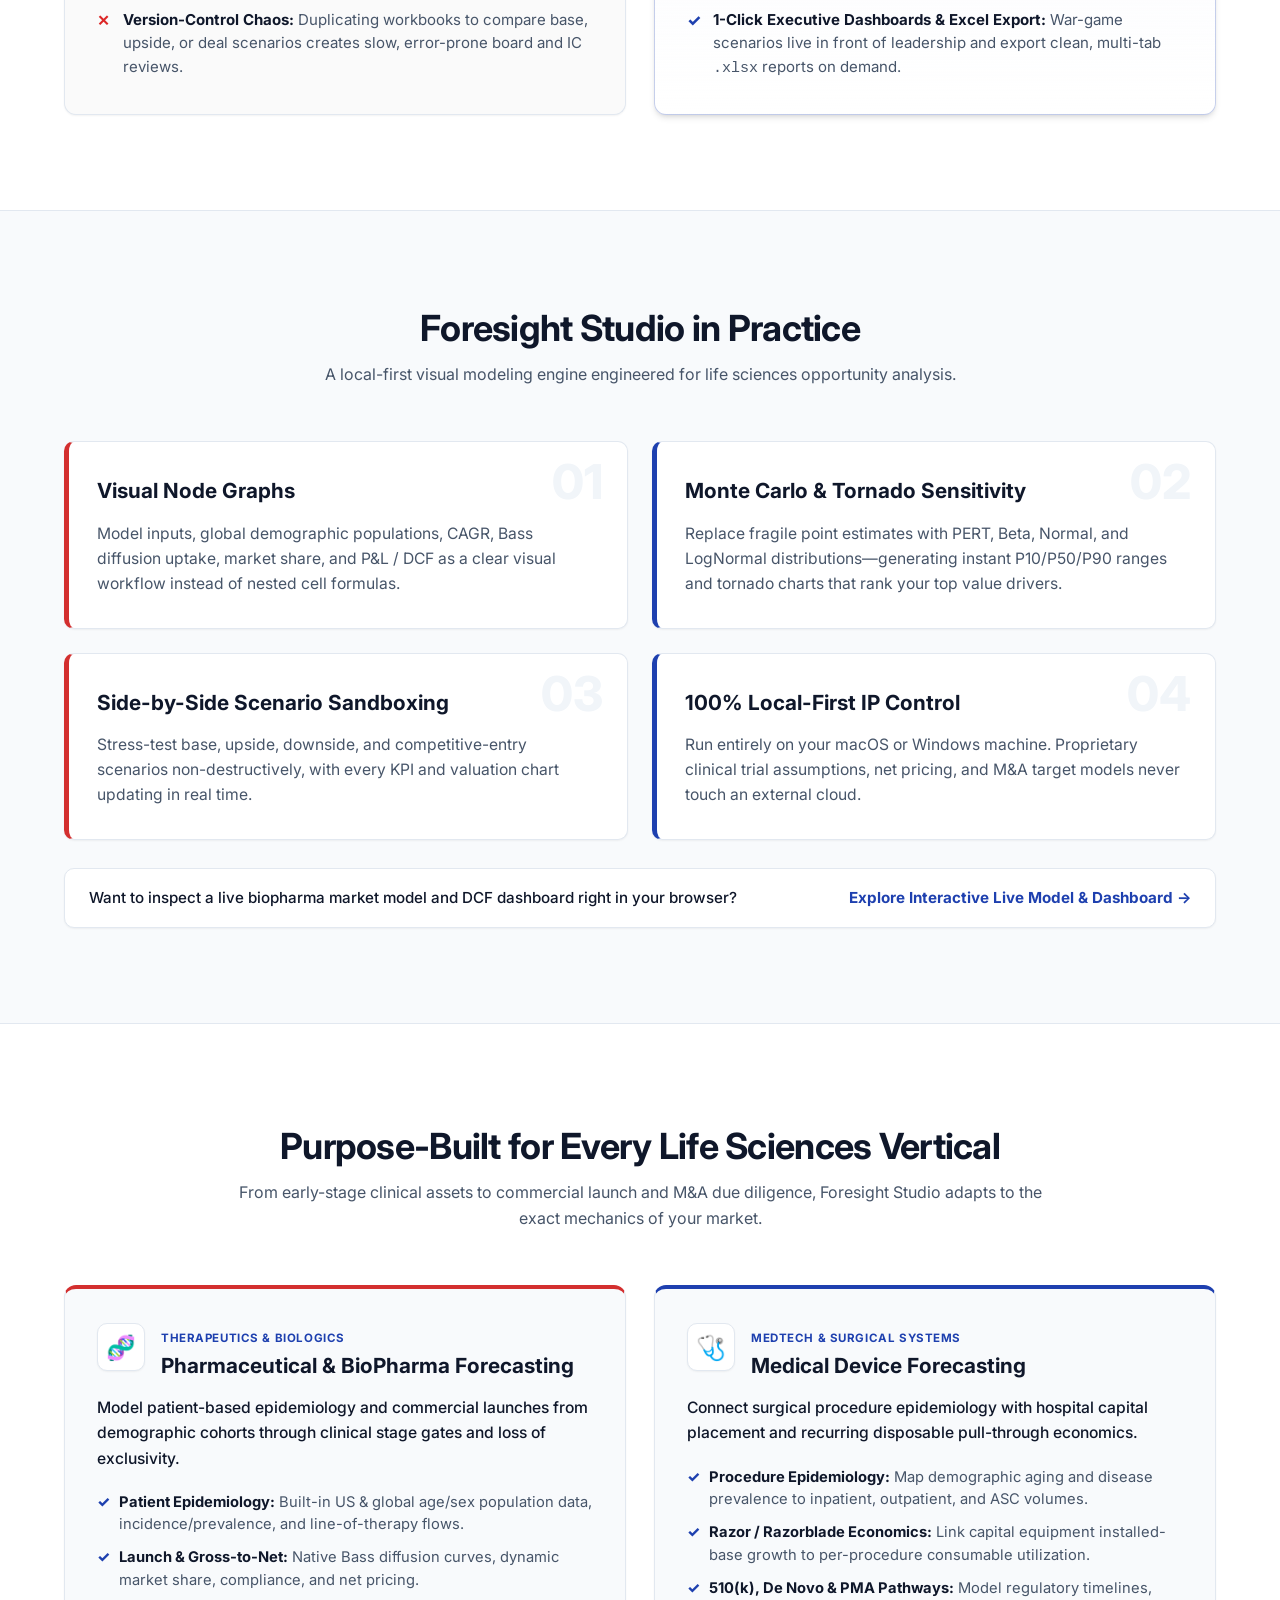
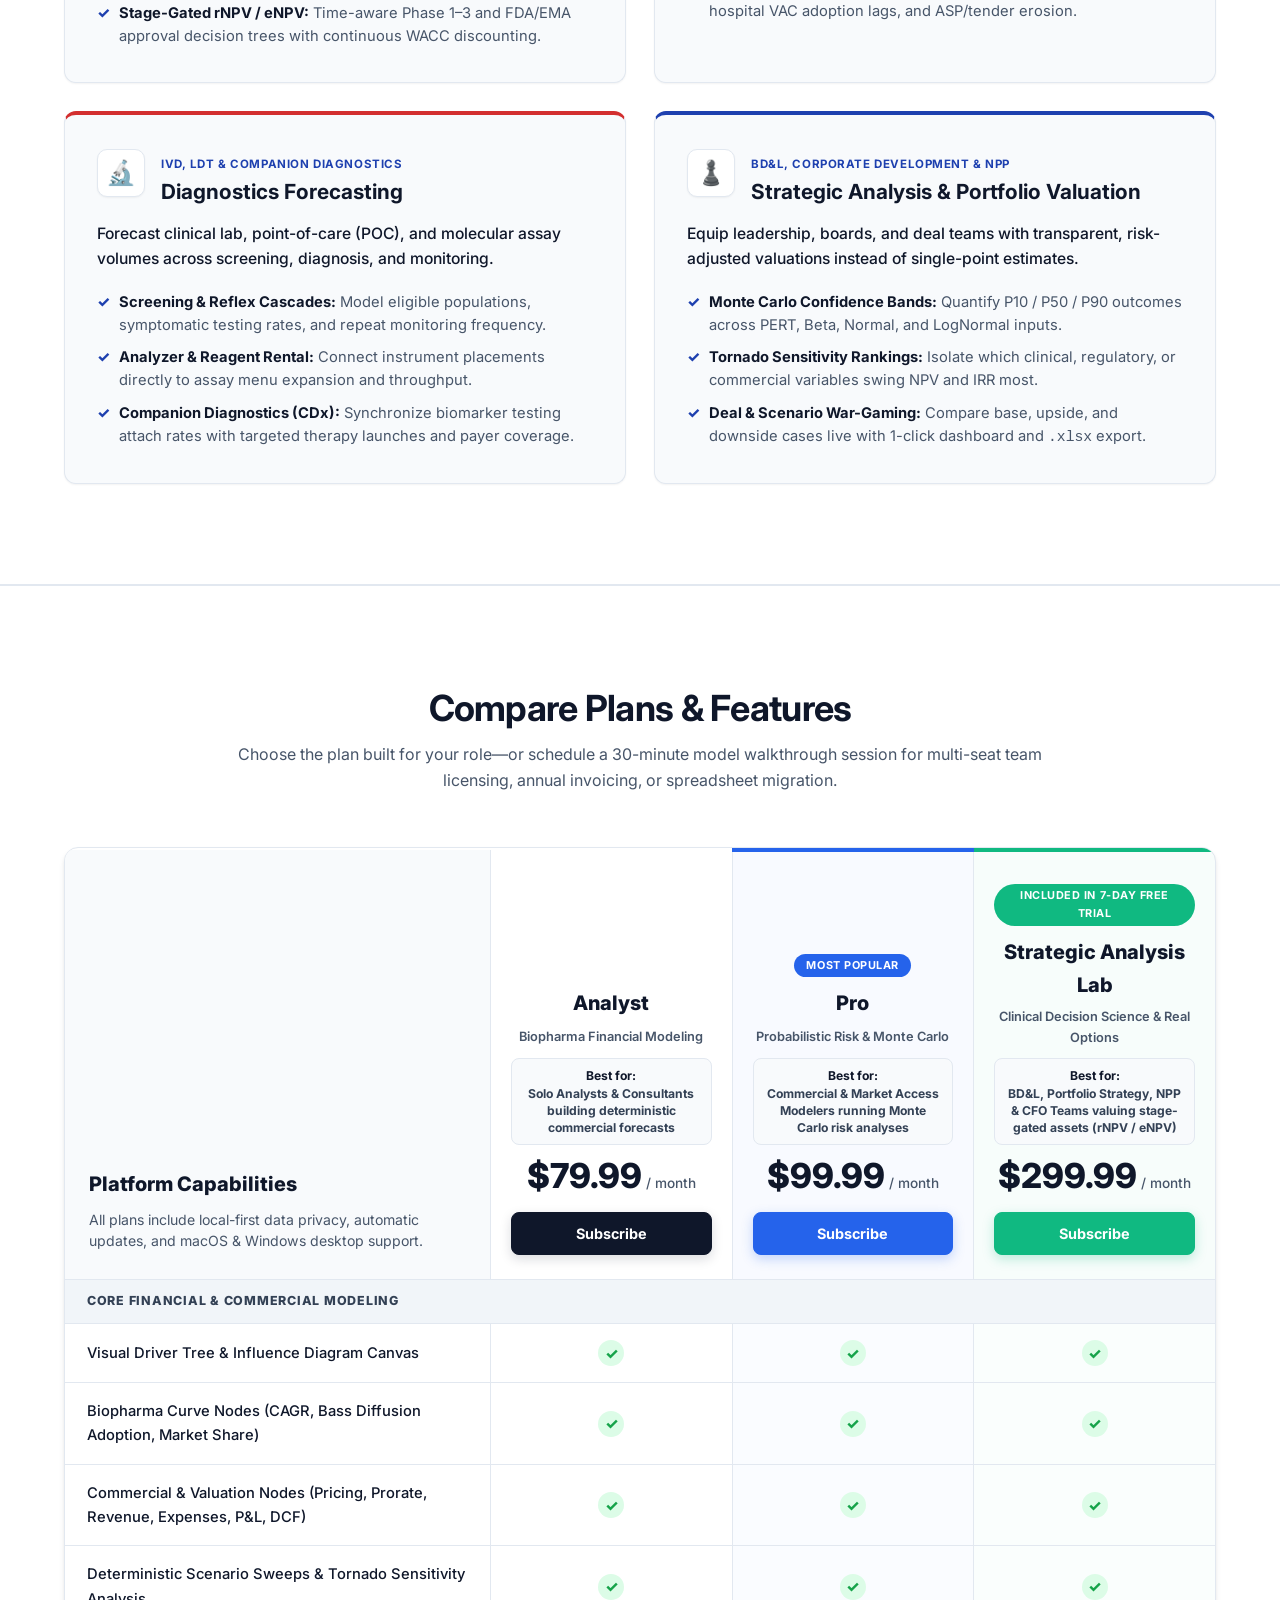
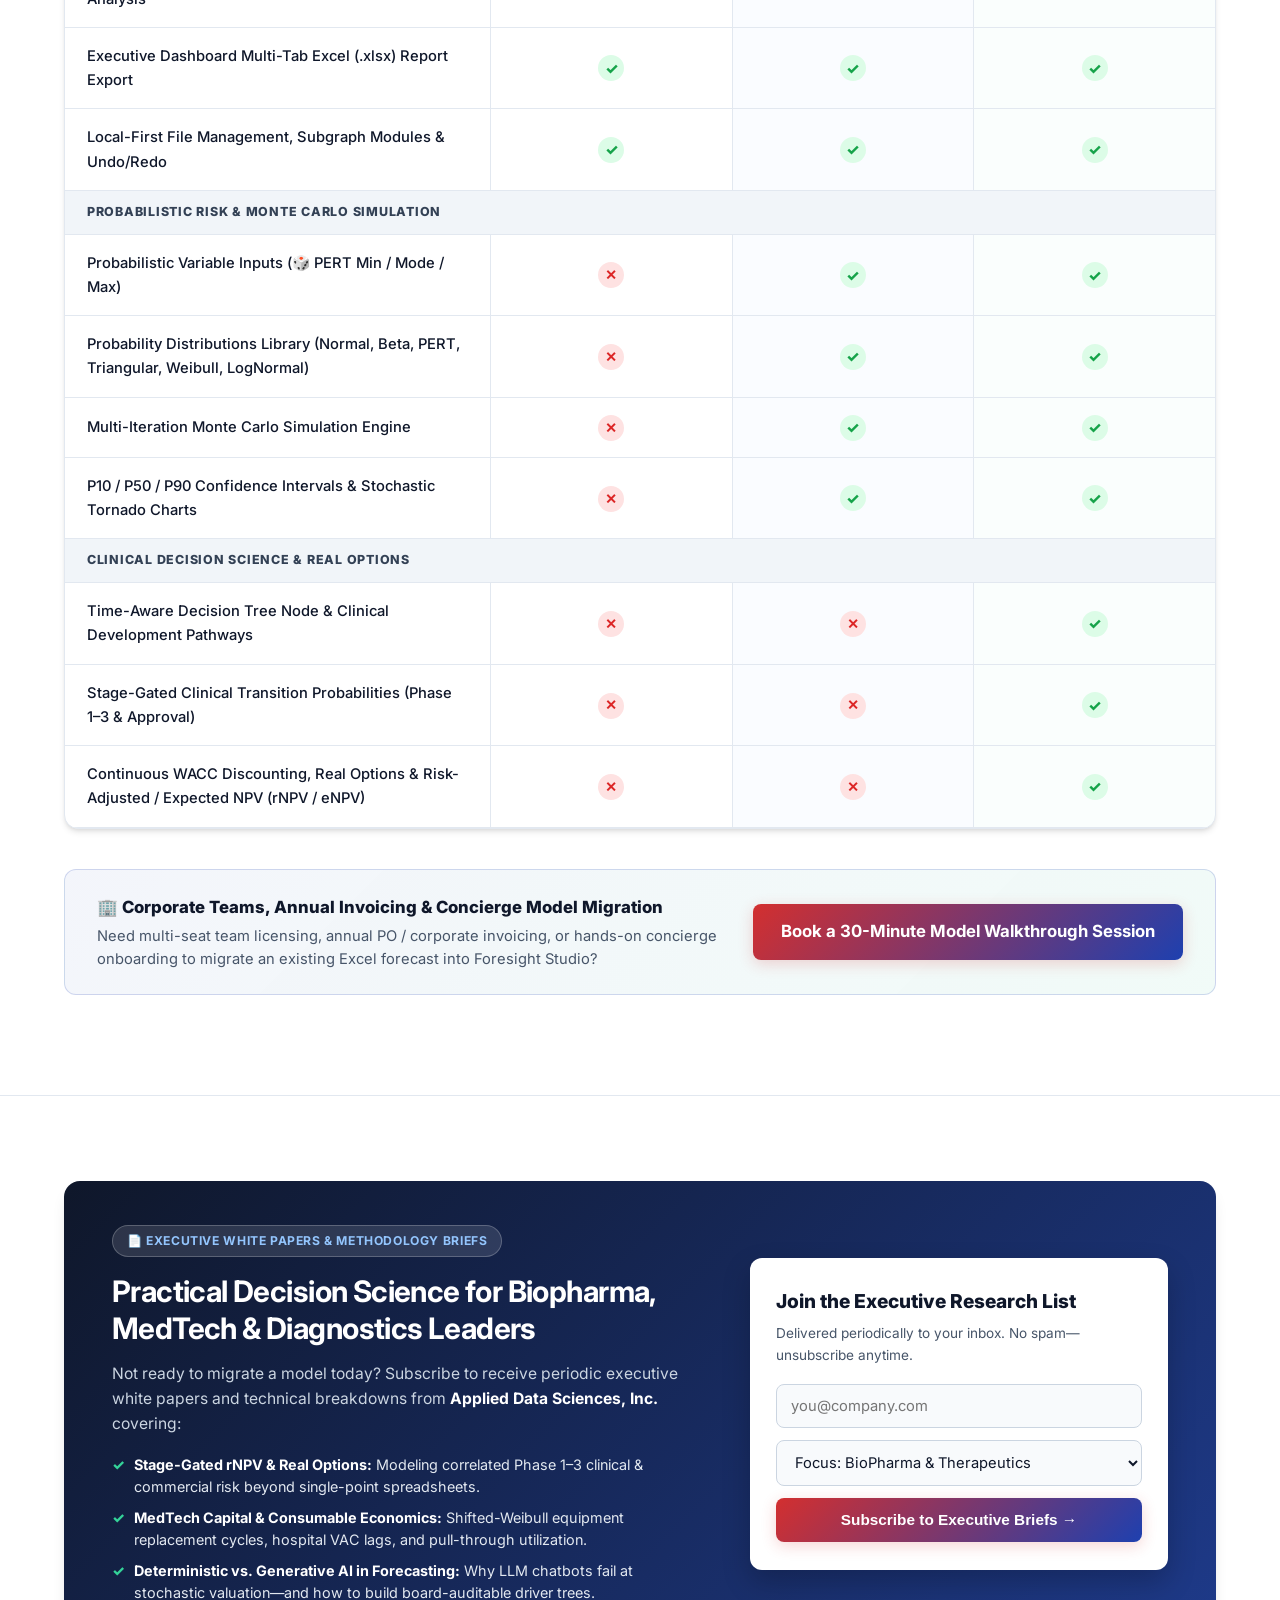
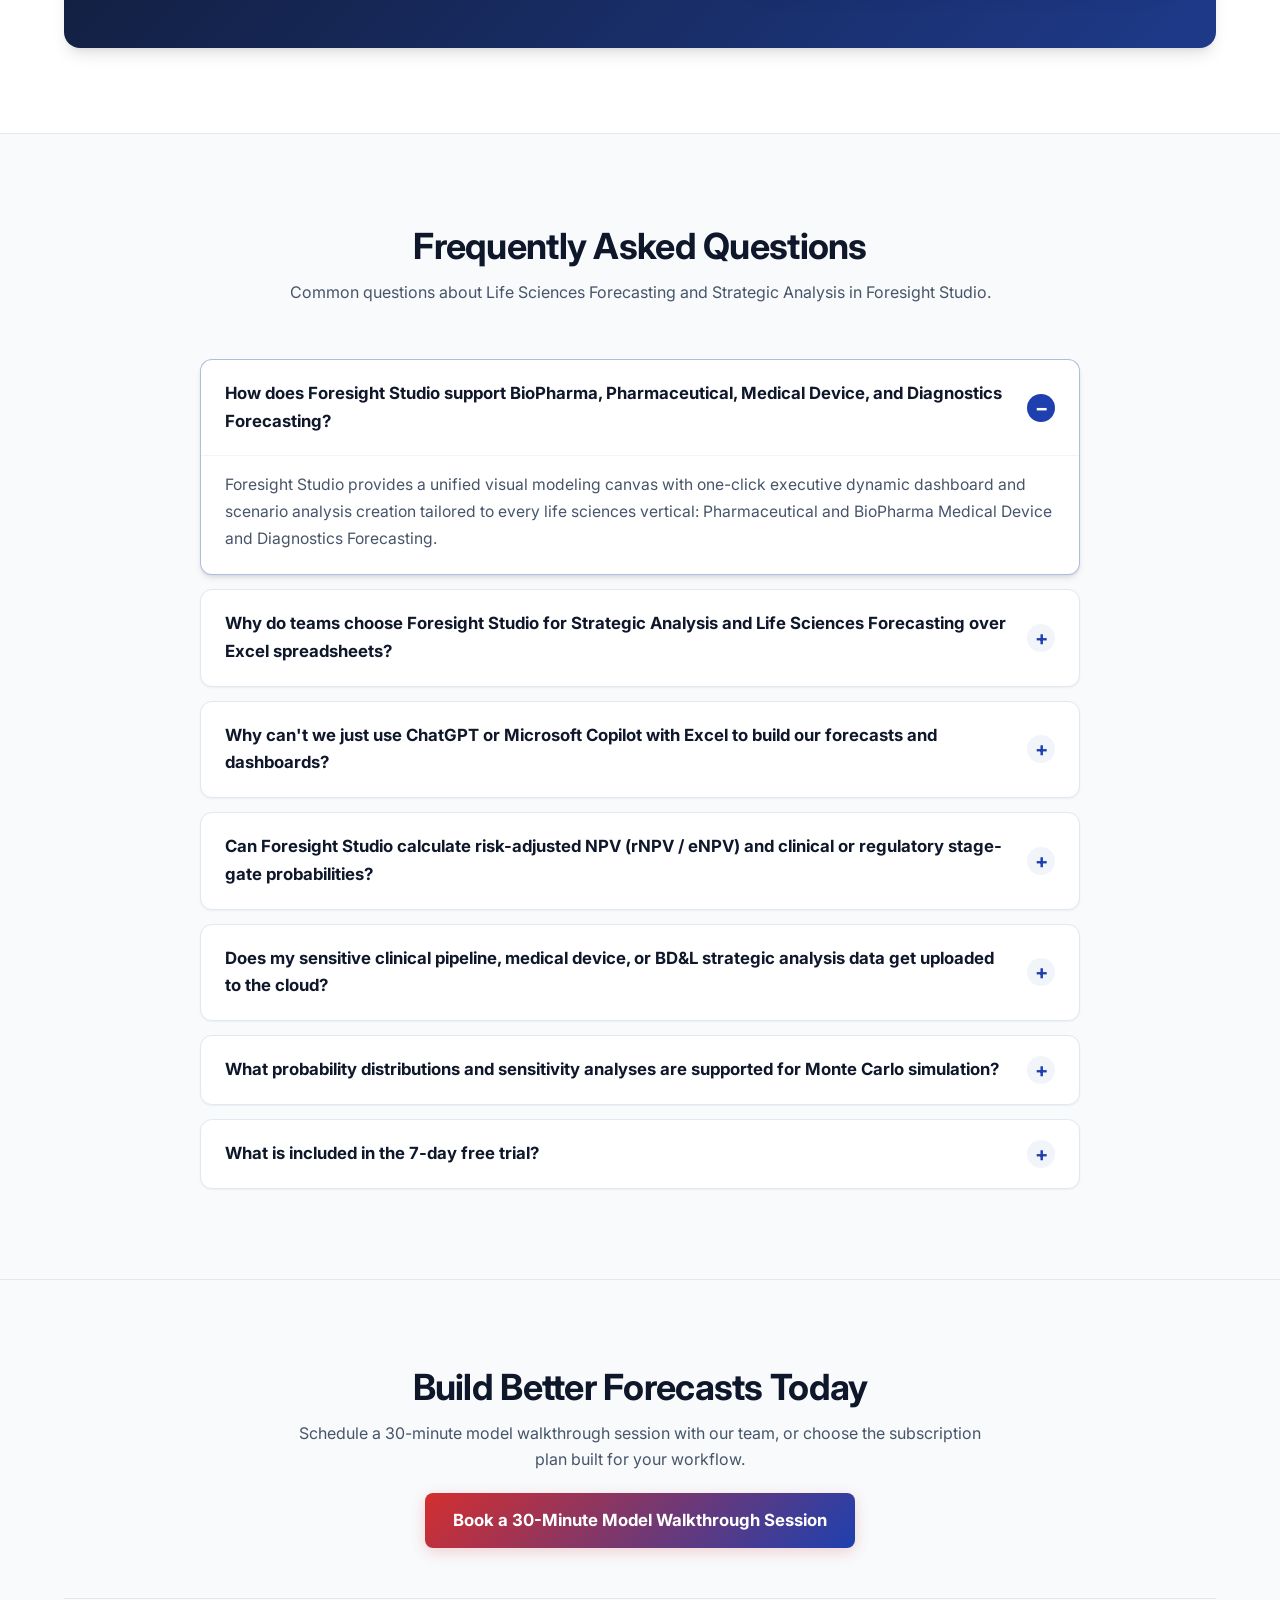
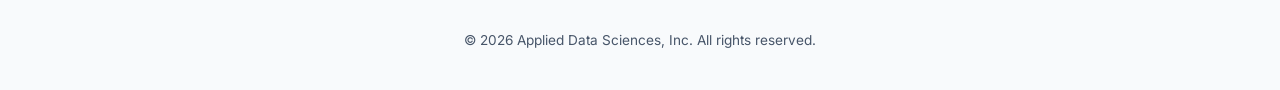
==== commit def2fbc5: "Add Executive White Papers lead capture, HubSpot integration (247755112), and preview export unlock " ====
--- a/index.html
+++ b/index.html
@@ -30,7 +30,7 @@
     <meta name="twitter:image" content="https://foresightstudio.io/assets/fss_screen_shots.png">
 
     <link rel="icon" type="image/png" href="assets/FSFavicon.png">
-    <link rel="stylesheet" href="style.css?v=12">
+    <link rel="stylesheet" href="style.css?v=13">
     <link rel="preconnect" href="https://fonts.googleapis.com">
     <link rel="preconnect" href="https://fonts.gstatic.com" crossorigin>
     <link href="https://fonts.googleapis.com/css2?family=Inter:wght@400;500;600;700;800&display=swap" rel="stylesheet">
@@ -588,6 +588,47 @@
         </div>
     </section>
 
+    <!-- Executive White Papers & Decision-Science Briefs Section (Lead Capture) -->
+    <section id="briefs" class="briefs-section">
+        <div class="container">
+            <div class="briefs-card">
+                <div class="briefs-content">
+                    <span class="briefs-badge">📄 Executive White Papers &amp; Methodology Briefs</span>
+                    <h2>Practical Decision Science for Biopharma, MedTech &amp; Diagnostics Leaders</h2>
+                    <p>Not ready to migrate a model today? Subscribe to receive periodic executive white papers and technical breakdowns from <strong>Applied Data Sciences, Inc.</strong> covering:</p>
+                    <ul class="briefs-topics">
+                        <li><strong>Stage-Gated rNPV &amp; Real Options:</strong> Modeling correlated Phase 1–3 clinical &amp; commercial risk beyond single-point spreadsheets.</li>
+                        <li><strong>MedTech Capital &amp; Consumable Economics:</strong> Shifted-Weibull equipment replacement cycles, hospital VAC lags, and pull-through utilization.</li>
+                        <li><strong>Deterministic vs. Generative AI in Forecasting:</strong> Why LLM chatbots fail at stochastic valuation—and how to build board-auditable driver trees.</li>
+                    </ul>
+                </div>
+                <div class="briefs-form-box">
+                    <div class="briefs-form-title">Join the Executive Research List</div>
+                    <p class="briefs-form-sub">Delivered periodically to your inbox. No spam—unsubscribe anytime.</p>
+                    <form id="executive-briefs-form" class="briefs-form" onsubmit="handleExecutiveBriefsSubmit(event)">
+                        <div class="briefs-input-group">
+                            <label for="briefs-email-input" class="sr-only">Work Email Address</label>
+                            <input type="email" id="briefs-email-input" name="email" placeholder="you@company.com" required autocomplete="email">
+                        </div>
+                        <div class="briefs-input-group">
+                            <label for="briefs-focus-select" class="sr-only">Primary Vertical Focus</label>
+                            <select id="briefs-focus-select" name="industry">
+                                <option value="BioPharma & Therapeutics">Focus: BioPharma &amp; Therapeutics</option>
+                                <option value="Medical Devices & MedTech">Focus: Medical Devices &amp; MedTech</option>
+                                <option value="Diagnostics (IVD / LDT / CDx)">Focus: Diagnostics (IVD / LDT / CDx)</option>
+                                <option value="BD&L / Portfolio Valuation / Investing">Focus: BD&amp;L / Portfolio Valuation</option>
+                            </select>
+                        </div>
+                        <button type="submit" id="briefs-submit-btn" class="btn btn-hero-primary briefs-submit-btn">Subscribe to Executive Briefs &rarr;</button>
+                    </form>
+                    <div id="briefs-success-msg" class="briefs-success-msg" style="display: none;">
+                        ✅ <strong>You're subscribed!</strong> We've added your email to the Foresight Studio Executive White Papers &amp; Decision-Science list.
+                    </div>
+                </div>
+            </div>
+        </div>
+    </section>
+
     <!-- Frequently Asked Questions Section (SEO & AI Answer Engine Optimized) -->
     <section id="faq" class="faq-section">
         <div class="container">
@@ -704,6 +745,52 @@
             window.location.href = finalUrl;
         }
 
+        function handleExecutiveBriefsSubmit(e) {
+            e.preventDefault();
+            const emailInput = document.getElementById('briefs-email-input');
+            const focusSelect = document.getElementById('briefs-focus-select');
+            const submitBtn = document.getElementById('briefs-submit-btn');
+            const formEl = document.getElementById('executive-briefs-form');
+            const successEl = document.getElementById('briefs-success-msg');
+
+            const email = emailInput ? emailInput.value.trim() : '';
+            const focus = focusSelect ? focusSelect.value : '';
+            if (!email) return;
+
+            if (submitBtn) {
+                submitBtn.disabled = true;
+                submitBtn.textContent = 'Subscribing...';
+            }
+
+            try {
+                localStorage.setItem('foresight_lead_email', email);
+                // 1. Identify in HubSpot via _hsq queue
+                window._hsq = window._hsq || [];
+                window._hsq.push(['identify', {
+                    email: email,
+                    industry: focus,
+                    lifecyclestage: 'subscriber',
+                    lead_source: 'Foresight Studio Executive Briefs'
+                }]);
+                window._hsq.push(['trackPageView']);
+
+                // 2. Identify and capture in PostHog
+                if (window.posthog) {
+                    posthog.identify(email, { email: email, vertical_focus: focus, lead_source: 'executive_briefs' });
+                    posthog.capture('subscribed_executive_briefs', {
+                        email: email,
+                        vertical_focus: focus,
+                        referrer: getStoredReferrer() || null
+                    });
+                }
+            } catch (_) {}
+
+            setTimeout(() => {
+                if (formEl) formEl.style.display = 'none';
+                if (successEl) successEl.style.display = 'block';
+            }, 300);
+        }
+
         // Capture referrer on load and decorate /dashboard links if present
         document.addEventListener('DOMContentLoaded', () => {
             const ref = getStoredReferrer();
@@ -729,5 +816,8 @@
             }
         });
     </script>
+    <!-- Start of HubSpot Embed Code -->
+    <script type="text/javascript" id="hs-script-loader" async defer src="//js.hs-scripts.com/247755112.js"></script>
+    <!-- End of HubSpot Embed Code -->
 </body>
 </html>
--- a/style.css
+++ b/style.css
@@ -1086,6 +1086,162 @@
     font-size: 0.92rem;
     color: var(--text-secondary);
     line-height: 1.5;
+}
+
+/* Executive White Papers & Decision-Science Briefs Section */
+.briefs-section {
+    padding: 85px 0;
+    background-color: var(--bg-primary);
+    border-top: 1px solid var(--border-color);
+}
+
+.briefs-card {
+    background: linear-gradient(135deg, #0f172a 0%, #1e3a8a 100%);
+    border-radius: 16px;
+    padding: 44px 48px;
+    color: #ffffff;
+    display: grid;
+    grid-template-columns: 1.35fr 0.95fr;
+    gap: 44px;
+    align-items: center;
+    box-shadow: var(--shadow-lg);
+}
+
+.briefs-badge {
+    display: inline-block;
+    background: rgba(255, 255, 255, 0.12);
+    border: 1px solid rgba(255, 255, 255, 0.22);
+    color: #93c5fd;
+    padding: 5px 14px;
+    border-radius: 999px;
+    font-size: 0.76rem;
+    font-weight: 700;
+    text-transform: uppercase;
+    letter-spacing: 0.05em;
+    margin-bottom: 16px;
+}
+
+.briefs-content h2 {
+    color: #ffffff;
+    font-size: 1.85rem;
+    line-height: 1.25;
+    margin-bottom: 14px;
+}
+
+.briefs-content p {
+    color: #cbd5e1;
+    font-size: 0.98rem;
+    line-height: 1.6;
+    margin-bottom: 18px;
+}
+
+.briefs-content p strong {
+    color: #ffffff;
+}
+
+.briefs-topics {
+    list-style: none;
+    display: flex;
+    flex-direction: column;
+    gap: 10px;
+}
+
+.briefs-topics li {
+    position: relative;
+    padding-left: 22px;
+    font-size: 0.9rem;
+    color: #e2e8f0;
+    line-height: 1.5;
+}
+
+.briefs-topics li::before {
+    content: "✓";
+    position: absolute;
+    left: 0;
+    top: 0;
+    color: #34d399;
+    font-weight: 800;
+}
+
+.briefs-topics li strong {
+    color: #ffffff;
+}
+
+.briefs-form-box {
+    background: #ffffff;
+    color: var(--text-primary);
+    border-radius: 12px;
+    padding: 28px 26px;
+    box-shadow: 0 12px 28px rgba(0, 0, 0, 0.22);
+}
+
+.briefs-form-title {
+    font-size: 1.2rem;
+    font-weight: 800;
+    color: var(--text-primary);
+    margin-bottom: 4px;
+}
+
+.briefs-form-sub {
+    font-size: 0.85rem;
+    color: var(--text-secondary);
+    margin-bottom: 18px;
+}
+
+.briefs-form {
+    display: flex;
+    flex-direction: column;
+    gap: 12px;
+}
+
+.briefs-input-group input,
+.briefs-input-group select {
+    width: 100%;
+    padding: 12px 14px;
+    border: 1px solid #cbd5e1;
+    border-radius: 8px;
+    font-family: inherit;
+    font-size: 0.92rem;
+    color: var(--text-primary);
+    background-color: #f8fafc;
+    transition: border-color 0.2s ease, box-shadow 0.2s ease;
+}
+
+.briefs-input-group input:focus,
+.briefs-input-group select:focus {
+    outline: none;
+    border-color: var(--accent-blue);
+    background-color: #ffffff;
+    box-shadow: 0 0 0 3px rgba(30, 64, 175, 0.14);
+}
+
+.briefs-submit-btn {
+    width: 100%;
+    padding: 13px 20px;
+    font-size: 0.96rem;
+    border: none;
+}
+
+.briefs-success-msg {
+    background-color: #ecfdf5;
+    border: 1px solid #6ee7b7;
+    color: #065f46;
+    border-radius: 8px;
+    padding: 14px 16px;
+    font-size: 0.9rem;
+    line-height: 1.5;
+}
+
+.sr-only {
+    position: absolute;
+    width: 1px;
+    height: 1px;
+    padding: 0;
+    margin: -1px;
+    overflow: hidden;
+    clip: rect(0, 0, 0, 0);
+    white-space: nowrap;
+    border: 0;
 }
 
 /* FAQ Section */
@@ -1355,6 +1511,12 @@
         flex-direction: column;
         text-align: center;
     }
+
+    .briefs-card {
+        grid-template-columns: 1fr;
+        padding: 32px 24px;
+        gap: 28px;
+    }
     
     .nav-menu {
         display: none; /* Hide link menu on simple mobile navbar */
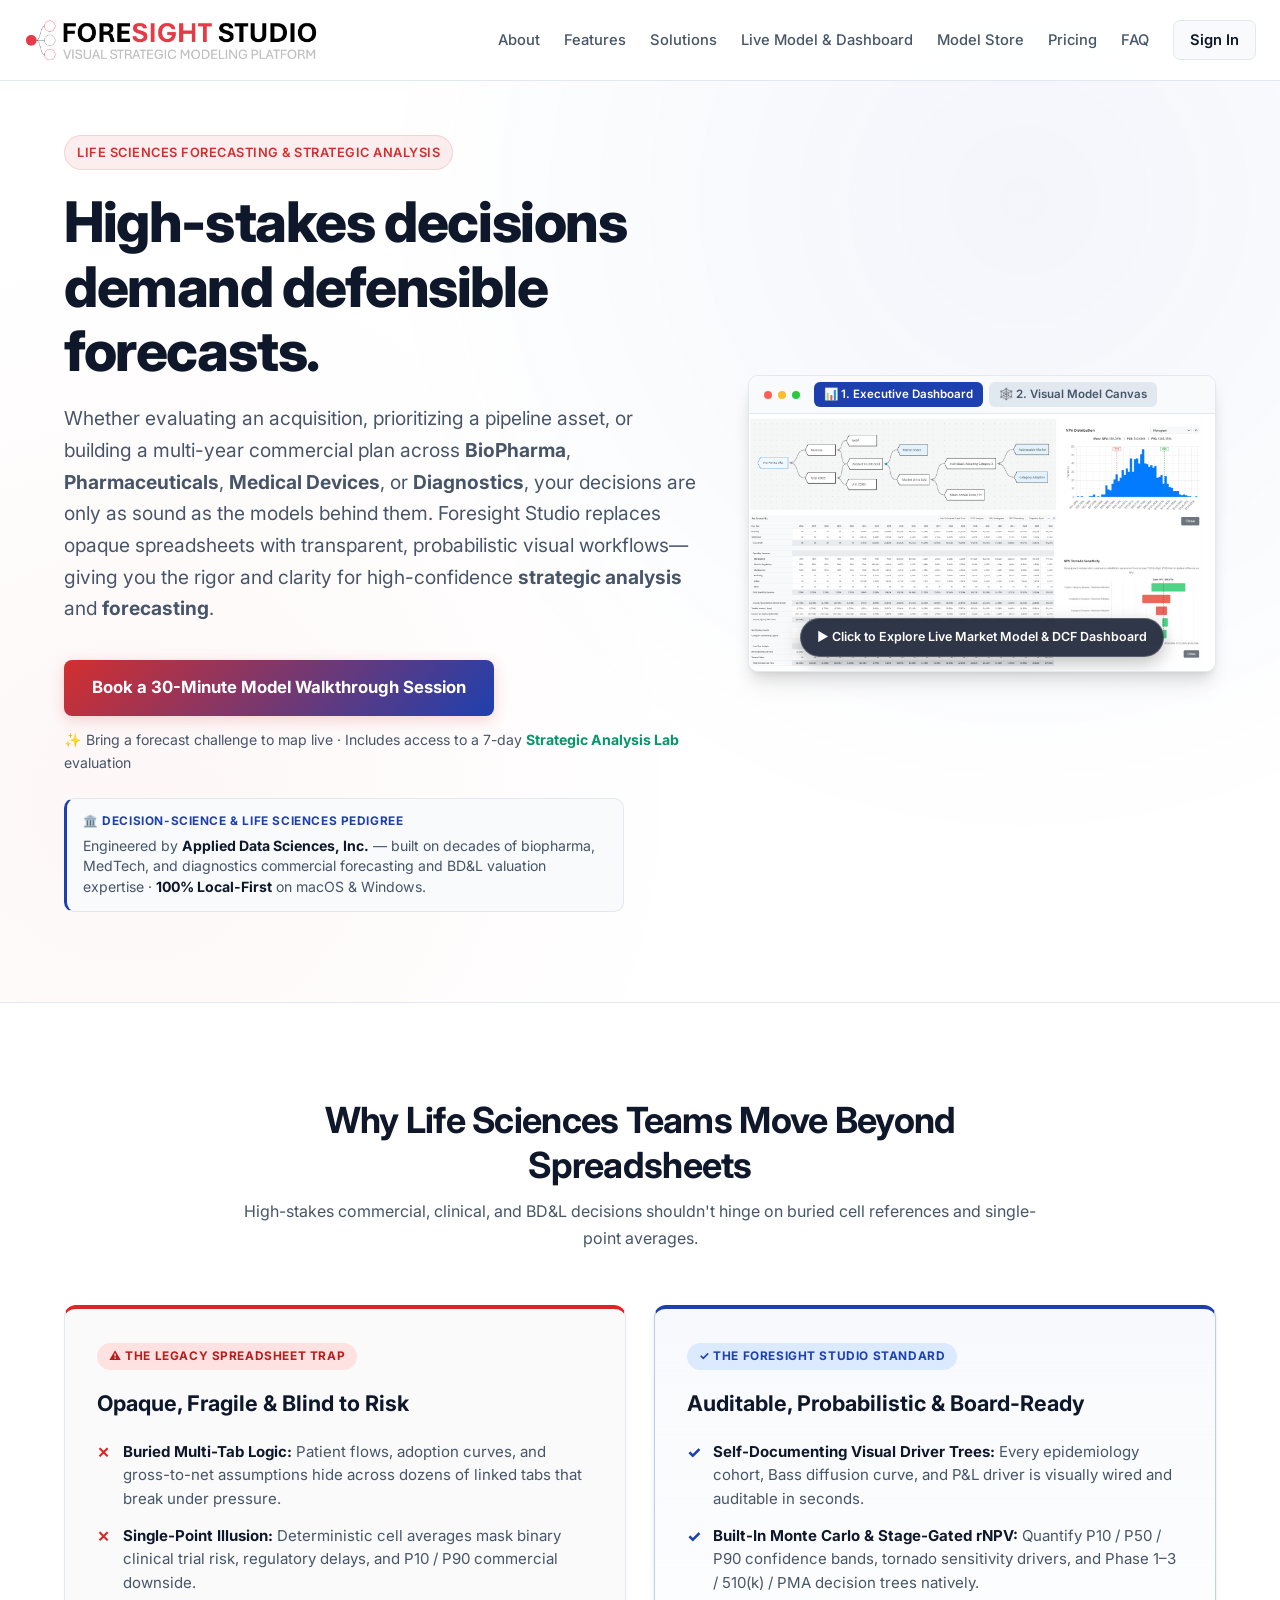
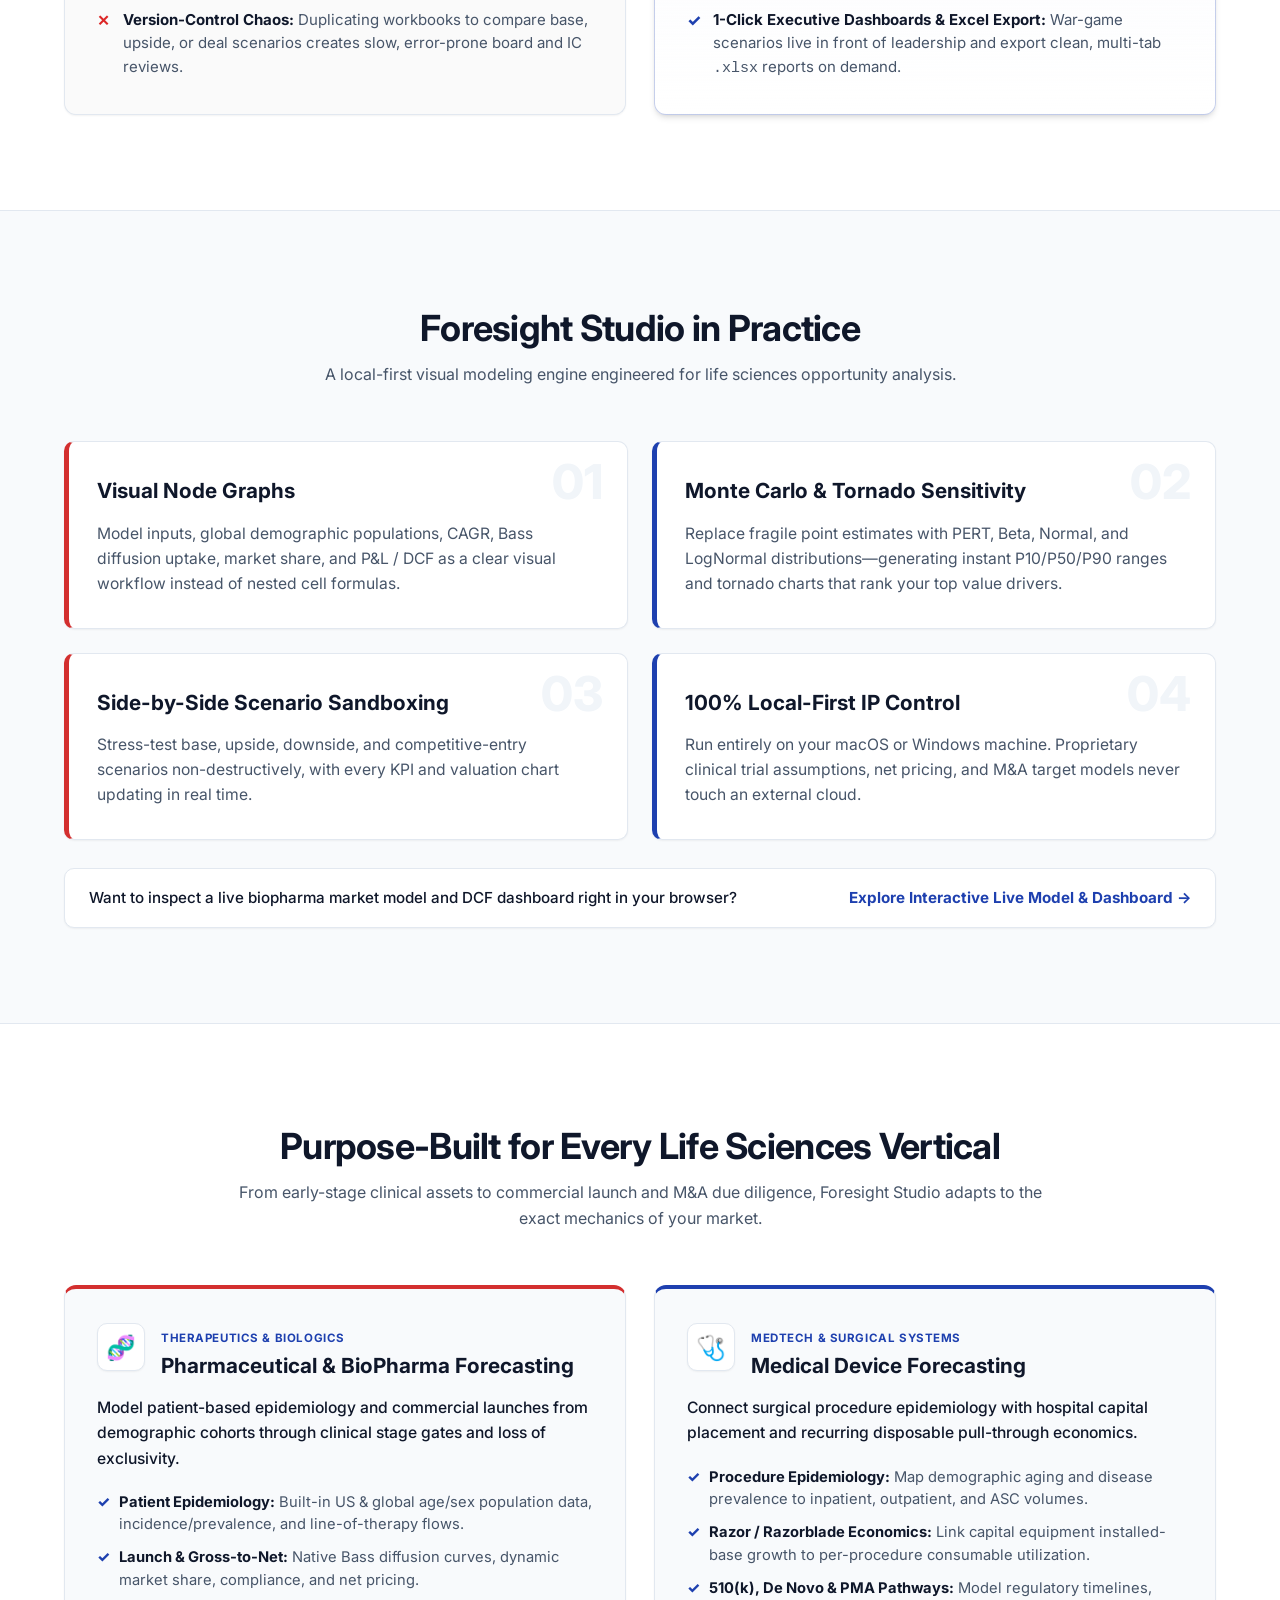
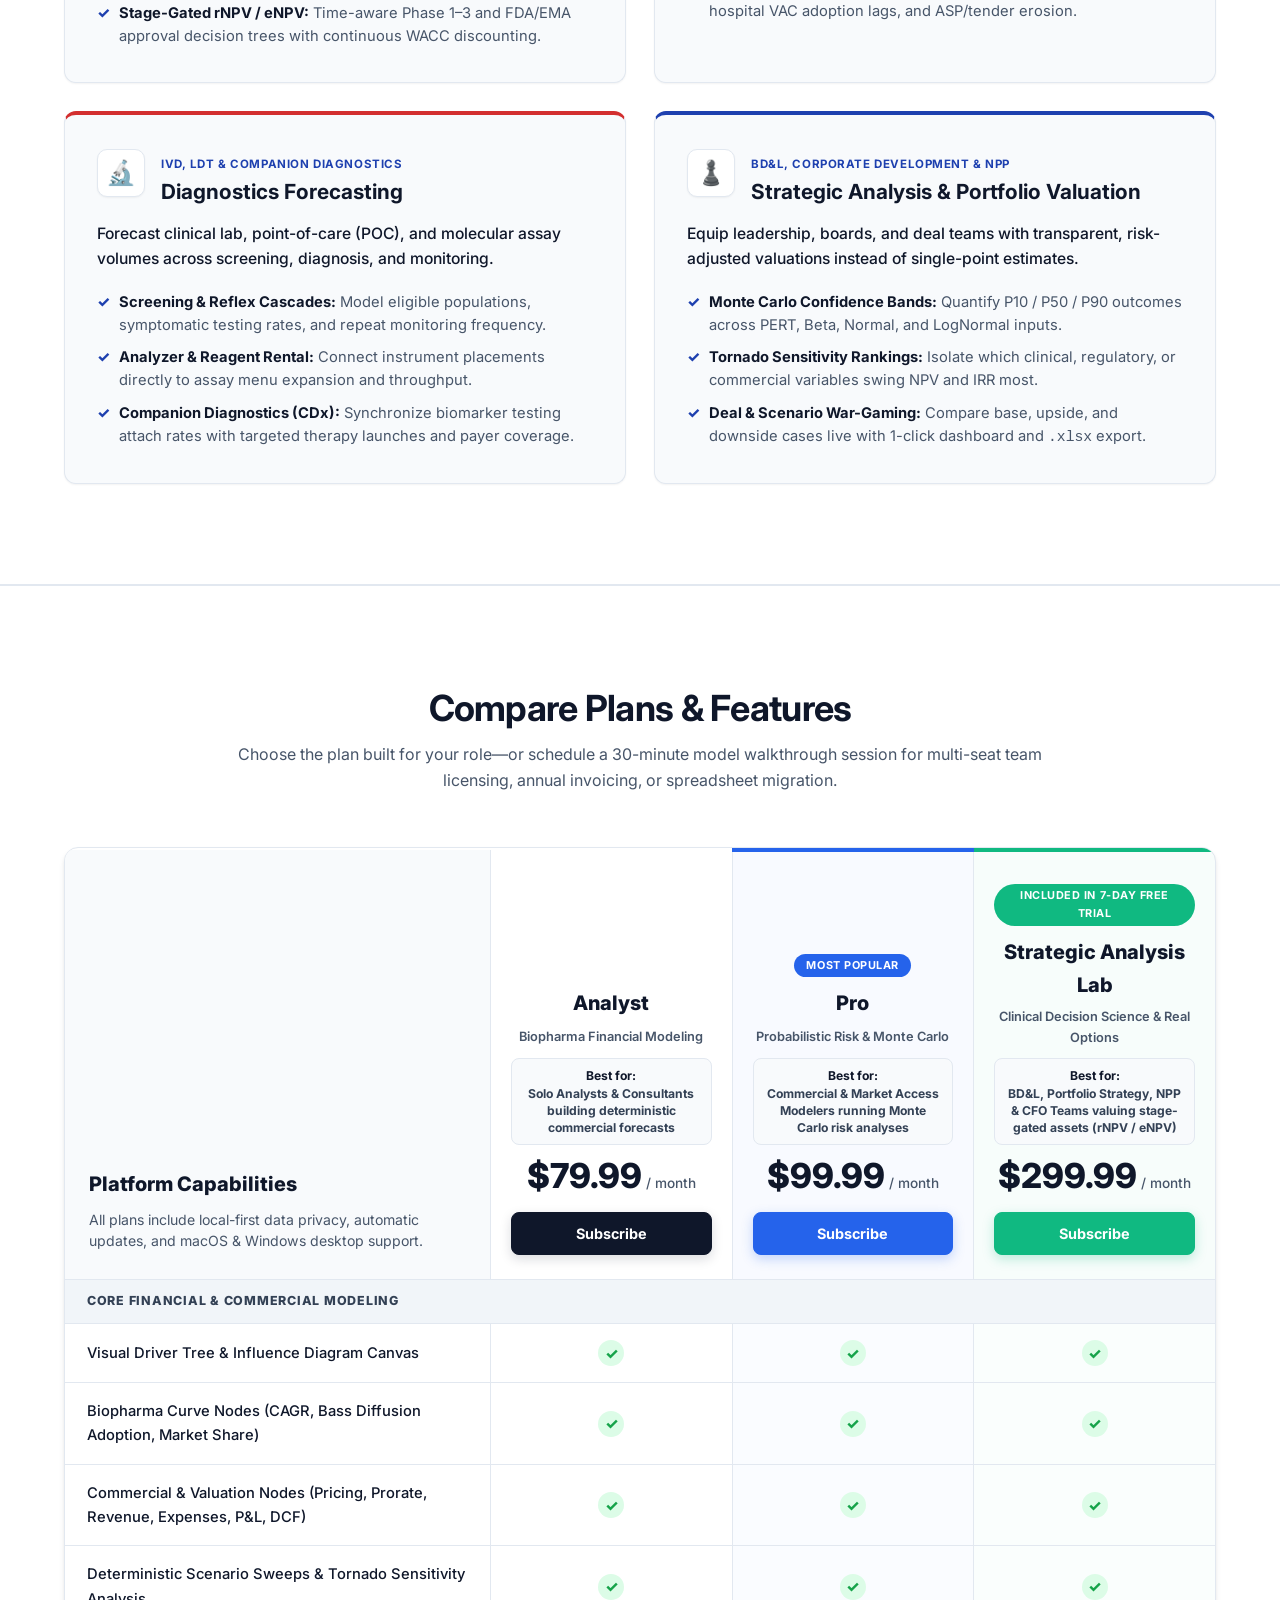
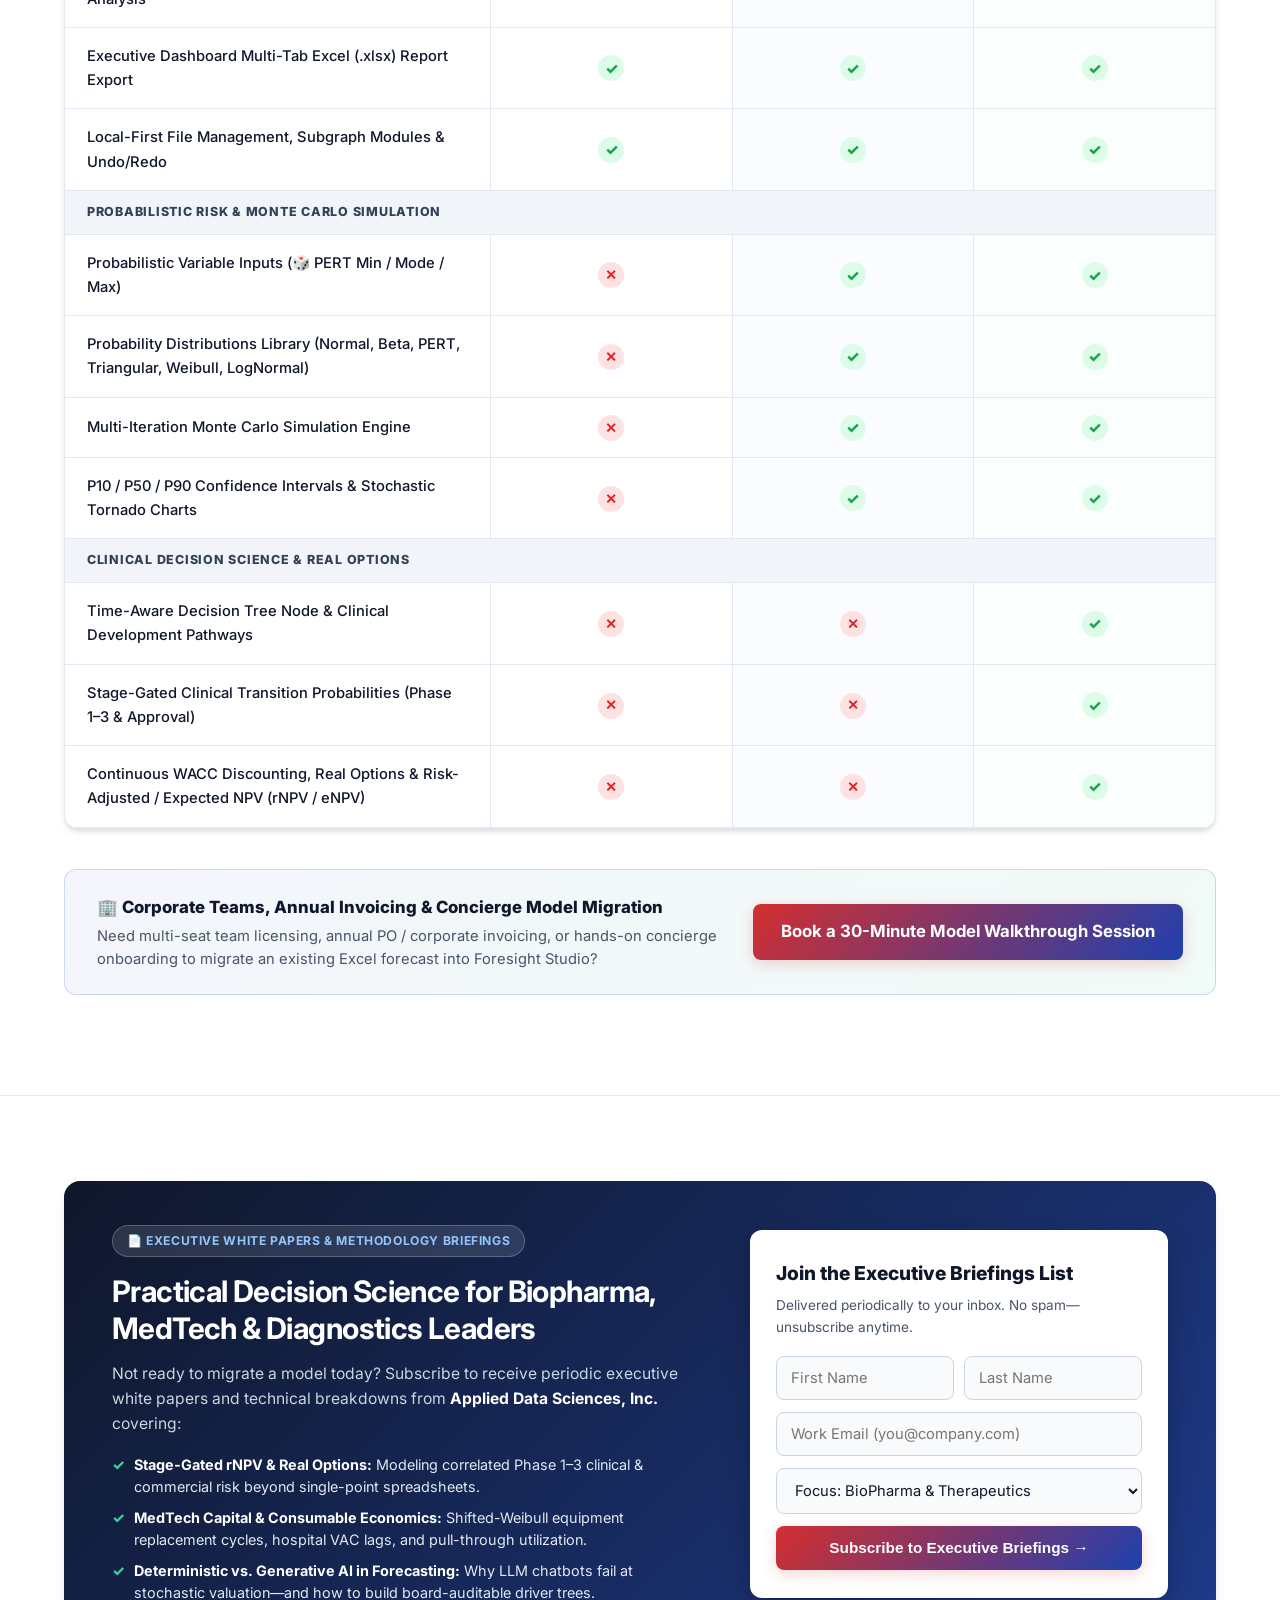
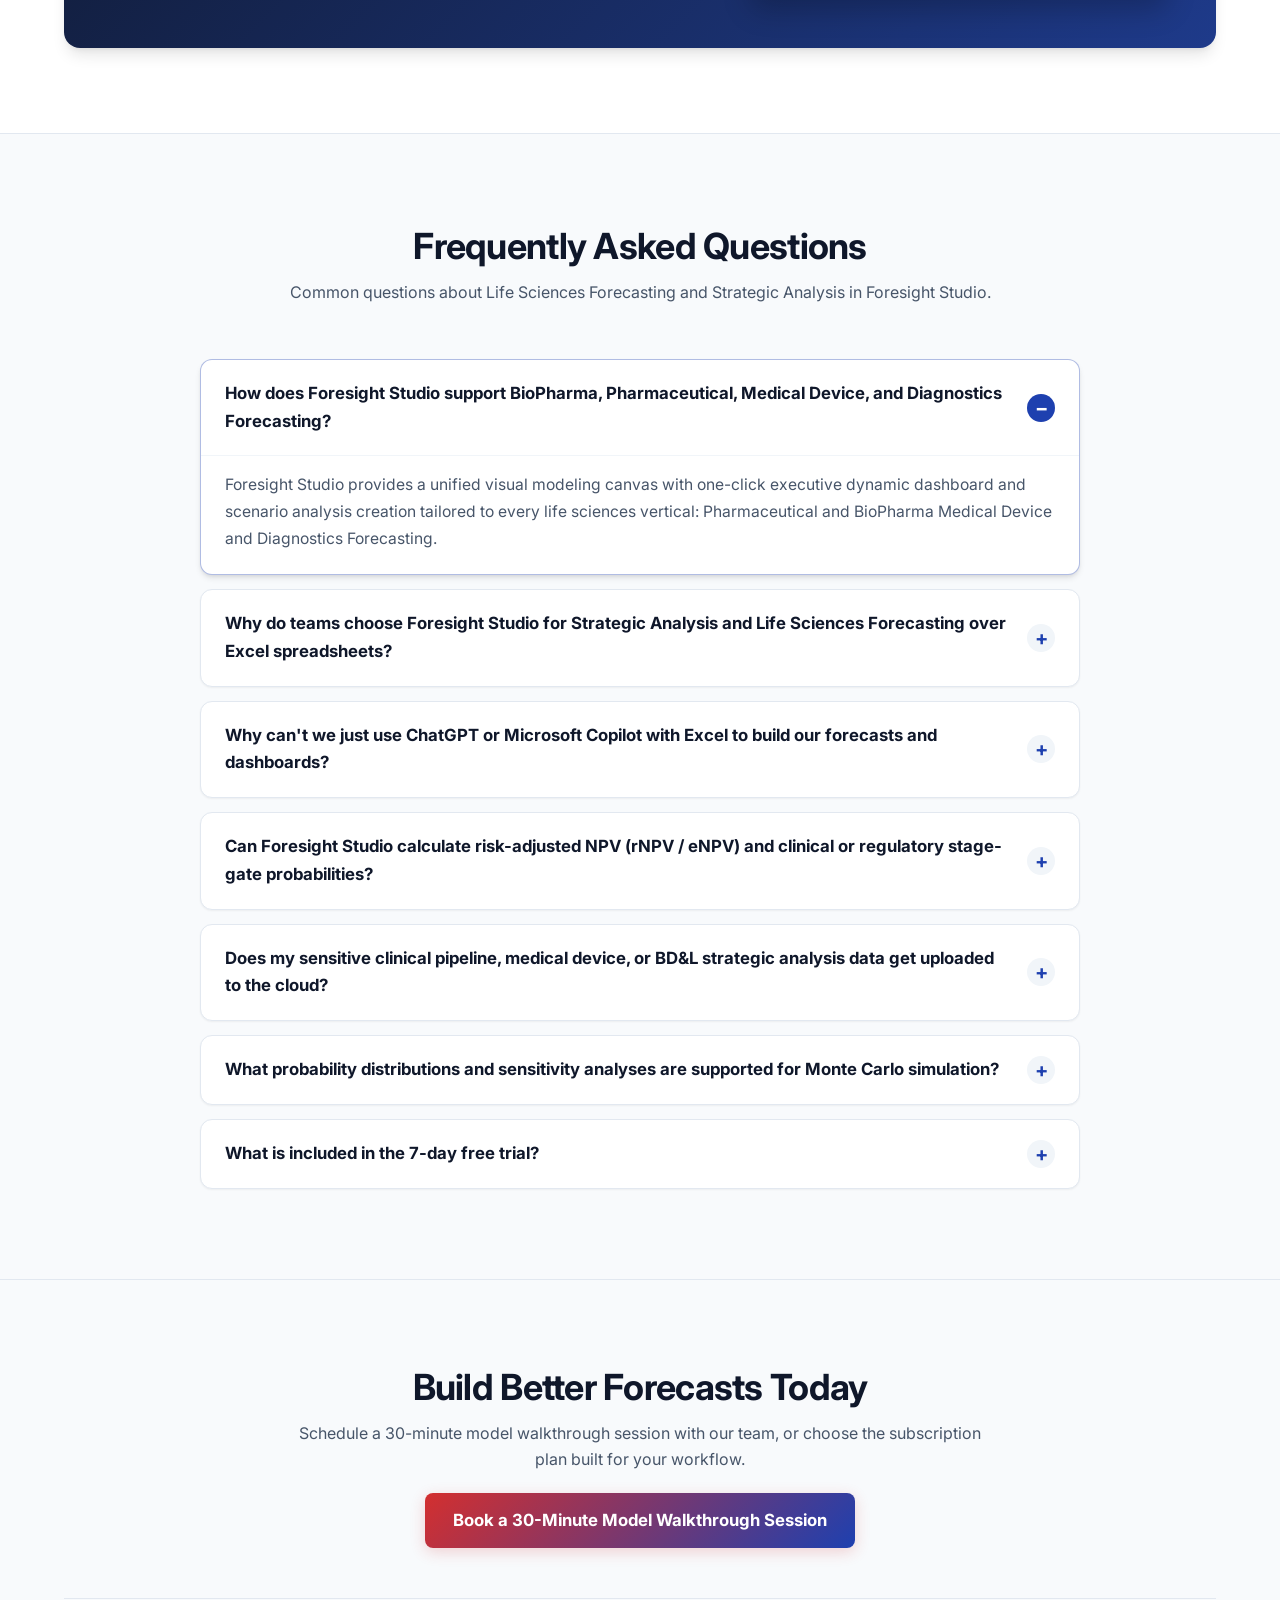
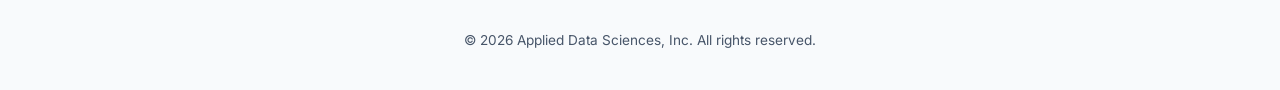
==== commit 6eb890f5: "Rename to Executive Briefings, add First/Last Name fields, and add Exit-Intent popup modal" ====
--- a/index.html
+++ b/index.html
@@ -30,7 +30,7 @@
     <meta name="twitter:image" content="https://foresightstudio.io/assets/fss_screen_shots.png">
 
     <link rel="icon" type="image/png" href="assets/FSFavicon.png">
-    <link rel="stylesheet" href="style.css?v=13">
+    <link rel="stylesheet" href="style.css?v=14">
     <link rel="preconnect" href="https://fonts.googleapis.com">
     <link rel="preconnect" href="https://fonts.gstatic.com" crossorigin>
     <link href="https://fonts.googleapis.com/css2?family=Inter:wght@400;500;600;700;800&display=swap" rel="stylesheet">
@@ -588,12 +588,12 @@
         </div>
     </section>
 
-    <!-- Executive White Papers & Decision-Science Briefs Section (Lead Capture) -->
+    <!-- Executive White Papers & Decision-Science Briefings Section (Lead Capture) -->
     <section id="briefs" class="briefs-section">
         <div class="container">
             <div class="briefs-card">
                 <div class="briefs-content">
-                    <span class="briefs-badge">📄 Executive White Papers &amp; Methodology Briefs</span>
+                    <span class="briefs-badge">📄 Executive White Papers &amp; Methodology Briefings</span>
                     <h2>Practical Decision Science for Biopharma, MedTech &amp; Diagnostics Leaders</h2>
                     <p>Not ready to migrate a model today? Subscribe to receive periodic executive white papers and technical breakdowns from <strong>Applied Data Sciences, Inc.</strong> covering:</p>
                     <ul class="briefs-topics">
@@ -603,12 +603,22 @@
                     </ul>
                 </div>
                 <div class="briefs-form-box">
-                    <div class="briefs-form-title">Join the Executive Research List</div>
+                    <div class="briefs-form-title">Join the Executive Briefings List</div>
                     <p class="briefs-form-sub">Delivered periodically to your inbox. No spam—unsubscribe anytime.</p>
-                    <form id="executive-briefs-form" class="briefs-form" onsubmit="handleExecutiveBriefsSubmit(event)">
+                    <form id="executive-briefs-form" class="briefs-form" onsubmit="handleExecutiveBriefsSubmit(event, 'inline')">
+                        <div class="briefs-name-row">
+                            <div class="briefs-input-group">
+                                <label for="briefs-firstname-input" class="sr-only">First Name</label>
+                                <input type="text" id="briefs-firstname-input" name="firstname" placeholder="First Name" required autocomplete="given-name">
+                            </div>
+                            <div class="briefs-input-group">
+                                <label for="briefs-lastname-input" class="sr-only">Last Name</label>
+                                <input type="text" id="briefs-lastname-input" name="lastname" placeholder="Last Name" required autocomplete="family-name">
+                            </div>
+                        </div>
                         <div class="briefs-input-group">
                             <label for="briefs-email-input" class="sr-only">Work Email Address</label>
-                            <input type="email" id="briefs-email-input" name="email" placeholder="you@company.com" required autocomplete="email">
+                            <input type="email" id="briefs-email-input" name="email" placeholder="Work Email (you@company.com)" required autocomplete="email">
                         </div>
                         <div class="briefs-input-group">
                             <label for="briefs-focus-select" class="sr-only">Primary Vertical Focus</label>
@@ -619,10 +629,10 @@
                                 <option value="BD&L / Portfolio Valuation / Investing">Focus: BD&amp;L / Portfolio Valuation</option>
                             </select>
                         </div>
-                        <button type="submit" id="briefs-submit-btn" class="btn btn-hero-primary briefs-submit-btn">Subscribe to Executive Briefs &rarr;</button>
+                        <button type="submit" id="briefs-submit-btn" class="btn btn-hero-primary briefs-submit-btn">Subscribe to Executive Briefings &rarr;</button>
                     </form>
                     <div id="briefs-success-msg" class="briefs-success-msg" style="display: none;">
-                        ✅ <strong>You're subscribed!</strong> We've added your email to the Foresight Studio Executive White Papers &amp; Decision-Science list.
+                        ✅ <strong>You're subscribed!</strong> We've added you to the Foresight Studio Executive White Papers &amp; Briefings list.
                     </div>
                 </div>
             </div>
@@ -705,6 +715,56 @@
             </div>
         </div>
     </footer>
+
+    <!-- Exit-Intent Popup Modal for Executive White Papers & Briefings -->
+    <div id="exit-intent-modal" class="exit-modal-overlay" role="dialog" aria-modal="true" aria-labelledby="exit-modal-heading" style="display: none;">
+        <div class="briefs-card exit-modal-card">
+            <button type="button" class="exit-modal-close" aria-label="Close popup" onclick="dismissExitIntentModal()">&times;</button>
+            <div class="briefs-content">
+                <span class="briefs-badge">📄 Executive White Papers &amp; Methodology Briefings</span>
+                <h2 id="exit-modal-heading">Practical Decision Science for Biopharma, MedTech &amp; Diagnostics Leaders</h2>
+                <p>Not ready to migrate a model today? Subscribe to receive periodic executive white papers and technical breakdowns from <strong>Applied Data Sciences, Inc.</strong> covering:</p>
+                <ul class="briefs-topics">
+                    <li><strong>Stage-Gated rNPV &amp; Real Options:</strong> Modeling correlated Phase 1–3 clinical &amp; commercial risk beyond single-point spreadsheets.</li>
+                    <li><strong>MedTech Capital &amp; Consumable Economics:</strong> Shifted-Weibull equipment replacement cycles, hospital VAC lags, and pull-through utilization.</li>
+                    <li><strong>Deterministic vs. Generative AI in Forecasting:</strong> Why LLM chatbots fail at stochastic valuation—and how to build board-auditable driver trees.</li>
+                </ul>
+            </div>
+            <div class="briefs-form-box">
+                <div class="briefs-form-title">Join the Executive Briefings List</div>
+                <p class="briefs-form-sub">Delivered periodically to your inbox. No spam—unsubscribe anytime.</p>
+                <form id="exit-executive-briefs-form" class="briefs-form" onsubmit="handleExecutiveBriefsSubmit(event, 'exit_popup')">
+                    <div class="briefs-name-row">
+                        <div class="briefs-input-group">
+                            <label for="exit-briefs-firstname-input" class="sr-only">First Name</label>
+                            <input type="text" id="exit-briefs-firstname-input" name="firstname" placeholder="First Name" required autocomplete="given-name">
+                        </div>
+                        <div class="briefs-input-group">
+                            <label for="exit-briefs-lastname-input" class="sr-only">Last Name</label>
+                            <input type="text" id="exit-briefs-lastname-input" name="lastname" placeholder="Last Name" required autocomplete="family-name">
+                        </div>
+                    </div>
+                    <div class="briefs-input-group">
+                        <label for="exit-briefs-email-input" class="sr-only">Work Email Address</label>
+                        <input type="email" id="exit-briefs-email-input" name="email" placeholder="Work Email (you@company.com)" required autocomplete="email">
+                    </div>
+                    <div class="briefs-input-group">
+                        <label for="exit-briefs-focus-select" class="sr-only">Primary Vertical Focus</label>
+                        <select id="exit-briefs-focus-select" name="industry">
+                            <option value="BioPharma & Therapeutics">Focus: BioPharma &amp; Therapeutics</option>
+                            <option value="Medical Devices & MedTech">Focus: Medical Devices &amp; MedTech</option>
+                            <option value="Diagnostics (IVD / LDT / CDx)">Focus: Diagnostics (IVD / LDT / CDx)</option>
+                            <option value="BD&L / Portfolio Valuation / Investing">Focus: BD&amp;L / Portfolio Valuation</option>
+                        </select>
+                    </div>
+                    <button type="submit" id="exit-briefs-submit-btn" class="btn btn-hero-primary briefs-submit-btn">Subscribe to Executive Briefings &rarr;</button>
+                </form>
+                <div id="exit-briefs-success-msg" class="briefs-success-msg" style="display: none;">
+                    ✅ <strong>You're subscribed!</strong> We've added you to the Foresight Studio Executive White Papers &amp; Briefings list.
+                </div>
+            </div>
+        </div>
+    </div>
 
     <script>
         function getStoredReferrer() {
@@ -745,14 +805,18 @@
             window.location.href = finalUrl;
         }
 
-        function handleExecutiveBriefsSubmit(e) {
+        function handleExecutiveBriefsSubmit(e, sourceLocation = 'inline') {
             e.preventDefault();
-            const emailInput = document.getElementById('briefs-email-input');
-            const focusSelect = document.getElementById('briefs-focus-select');
-            const submitBtn = document.getElementById('briefs-submit-btn');
-            const formEl = document.getElementById('executive-briefs-form');
-            const successEl = document.getElementById('briefs-success-msg');
-
+            const isPopup = sourceLocation === 'exit_popup';
+            const prefix = isPopup ? 'exit-briefs' : 'briefs';
+            const firstInput = document.getElementById(`${prefix}-firstname-input`);
+            const lastInput = document.getElementById(`${prefix}-lastname-input`);
+            const emailInput = document.getElementById(`${prefix}-email-input`);
+            const focusSelect = document.getElementById(`${prefix}-focus-select`);
+            const submitBtn = document.getElementById(`${prefix}-submit-btn`);
+
+            const firstName = firstInput ? firstInput.value.trim() : '';
+            const lastName = lastInput ? lastInput.value.trim() : '';
             const email = emailInput ? emailInput.value.trim() : '';
             const focus = focusSelect ? focusSelect.value : '';
             if (!email) return;
@@ -764,34 +828,80 @@
 
             try {
                 localStorage.setItem('foresight_lead_email', email);
+                localStorage.setItem('foresight_lead_firstname', firstName);
+                localStorage.setItem('foresight_lead_lastname', lastName);
+
                 // 1. Identify in HubSpot via _hsq queue
                 window._hsq = window._hsq || [];
                 window._hsq.push(['identify', {
                     email: email,
+                    firstname: firstName,
+                    lastname: lastName,
                     industry: focus,
                     lifecyclestage: 'subscriber',
-                    lead_source: 'Foresight Studio Executive Briefs'
+                    lead_source: isPopup ? 'Foresight Studio Executive Briefings (Exit Popup)' : 'Foresight Studio Executive Briefings'
                 }]);
                 window._hsq.push(['trackPageView']);
 
                 // 2. Identify and capture in PostHog
                 if (window.posthog) {
-                    posthog.identify(email, { email: email, vertical_focus: focus, lead_source: 'executive_briefs' });
+                    posthog.identify(email, {
+                        email: email,
+                        first_name: firstName,
+                        last_name: lastName,
+                        name: `${firstName} ${lastName}`.trim(),
+                        vertical_focus: focus,
+                        lead_source: isPopup ? 'executive_briefings_exit_popup' : 'executive_briefings'
+                    });
                     posthog.capture('subscribed_executive_briefs', {
                         email: email,
+                        first_name: firstName,
+                        last_name: lastName,
                         vertical_focus: focus,
+                        source_location: sourceLocation,
                         referrer: getStoredReferrer() || null
                     });
                 }
             } catch (_) {}
 
             setTimeout(() => {
-                if (formEl) formEl.style.display = 'none';
-                if (successEl) successEl.style.display = 'block';
+                ['executive-briefs-form', 'exit-executive-briefs-form'].forEach(id => {
+                    const f = document.getElementById(id);
+                    if (f) f.style.display = 'none';
+                });
+                ['briefs-success-msg', 'exit-briefs-success-msg'].forEach(id => {
+                    const s = document.getElementById(id);
+                    if (s) s.style.display = 'block';
+                });
+                if (isPopup) {
+                    setTimeout(() => dismissExitIntentModal(), 1800);
+                }
             }, 300);
         }
 
-        // Capture referrer on load and decorate /dashboard links if present
+        function showExitIntentModal() {
+            const modal = document.getElementById('exit-intent-modal');
+            if (!modal || modal.style.display === 'flex') return;
+            try {
+                if (localStorage.getItem('foresight_lead_email')) return;
+                if (sessionStorage.getItem('foresight_exit_popup_shown')) return;
+                sessionStorage.setItem('foresight_exit_popup_shown', '1');
+            } catch (_) {}
+
+            modal.style.display = 'flex';
+            if (window.posthog) {
+                posthog.capture('shown_exit_intent_popup');
+            }
+            const firstInput = document.getElementById('exit-briefs-firstname-input');
+            if (firstInput) setTimeout(() => firstInput.focus(), 60);
+        }
+
+        function dismissExitIntentModal() {
+            const modal = document.getElementById('exit-intent-modal');
+            if (modal) modal.style.display = 'none';
+        }
+
+        // Capture referrer on load, decorate /dashboard links, and arm Exit-Intent detector
         document.addEventListener('DOMContentLoaded', () => {
             const ref = getStoredReferrer();
             if (ref) {
@@ -803,6 +913,27 @@
                     }
                 });
             }
+
+            // Arm exit-intent popup after visitor has been on page for 4 seconds
+            let exitIntentArmed = false;
+            setTimeout(() => { exitIntentArmed = true; }, 4000);
+
+            document.addEventListener('mouseout', (e) => {
+                if (!exitIntentArmed) return;
+                if (!e.relatedTarget && !e.toElement && e.clientY <= 12) {
+                    showExitIntentModal();
+                }
+            });
+
+            const exitModal = document.getElementById('exit-intent-modal');
+            if (exitModal) {
+                exitModal.addEventListener('click', (e) => {
+                    if (e.target === exitModal) dismissExitIntentModal();
+                });
+            }
+            document.addEventListener('keydown', (e) => {
+                if (e.key === 'Escape') dismissExitIntentModal();
+            });
         });
 
         // Force page to load at the top and clear URL hash on reload/refresh
--- a/style.css
+++ b/style.css
@@ -1192,6 +1192,69 @@
     display: flex;
     flex-direction: column;
     gap: 12px;
+}
+
+.briefs-name-row {
+    display: grid;
+    grid-template-columns: 1fr 1fr;
+    gap: 10px;
+}
+
+/* Exit-Intent Modal Popup */
+.exit-modal-overlay {
+    position: fixed;
+    inset: 0;
+    background: rgba(15, 23, 42, 0.72);
+    backdrop-filter: blur(5px);
+    z-index: 99999;
+    display: flex;
+    align-items: center;
+    justify-content: center;
+    padding: 20px;
+    animation: exitModalFadeIn 0.22s ease-out;
+}
+
+@keyframes exitModalFadeIn {
+    from {
+        opacity: 0;
+        transform: scale(0.97);
+    }
+    to {
+        opacity: 1;
+        transform: scale(1);
+    }
+}
+
+.exit-modal-card {
+    max-width: 1080px;
+    width: 100%;
+    position: relative;
+    box-shadow: 0 25px 50px -12px rgba(0, 0, 0, 0.5);
+    border: 1px solid rgba(255, 255, 255, 0.16);
+}
+
+.exit-modal-close {
+    position: absolute;
+    top: 16px;
+    right: 20px;
+    width: 36px;
+    height: 36px;
+    border-radius: 50%;
+    border: 1px solid rgba(255, 255, 255, 0.25);
+    background: rgba(255, 255, 255, 0.12);
+    color: #ffffff;
+    font-size: 22px;
+    line-height: 1;
+    cursor: pointer;
+    display: inline-flex;
+    align-items: center;
+    justify-content: center;
+    transition: background-color 0.15s ease, transform 0.15s ease;
+}
+
+.exit-modal-close:hover {
+    background: rgba(255, 255, 255, 0.24);
+    transform: scale(1.05);
 }
 
 .briefs-input-group input,
